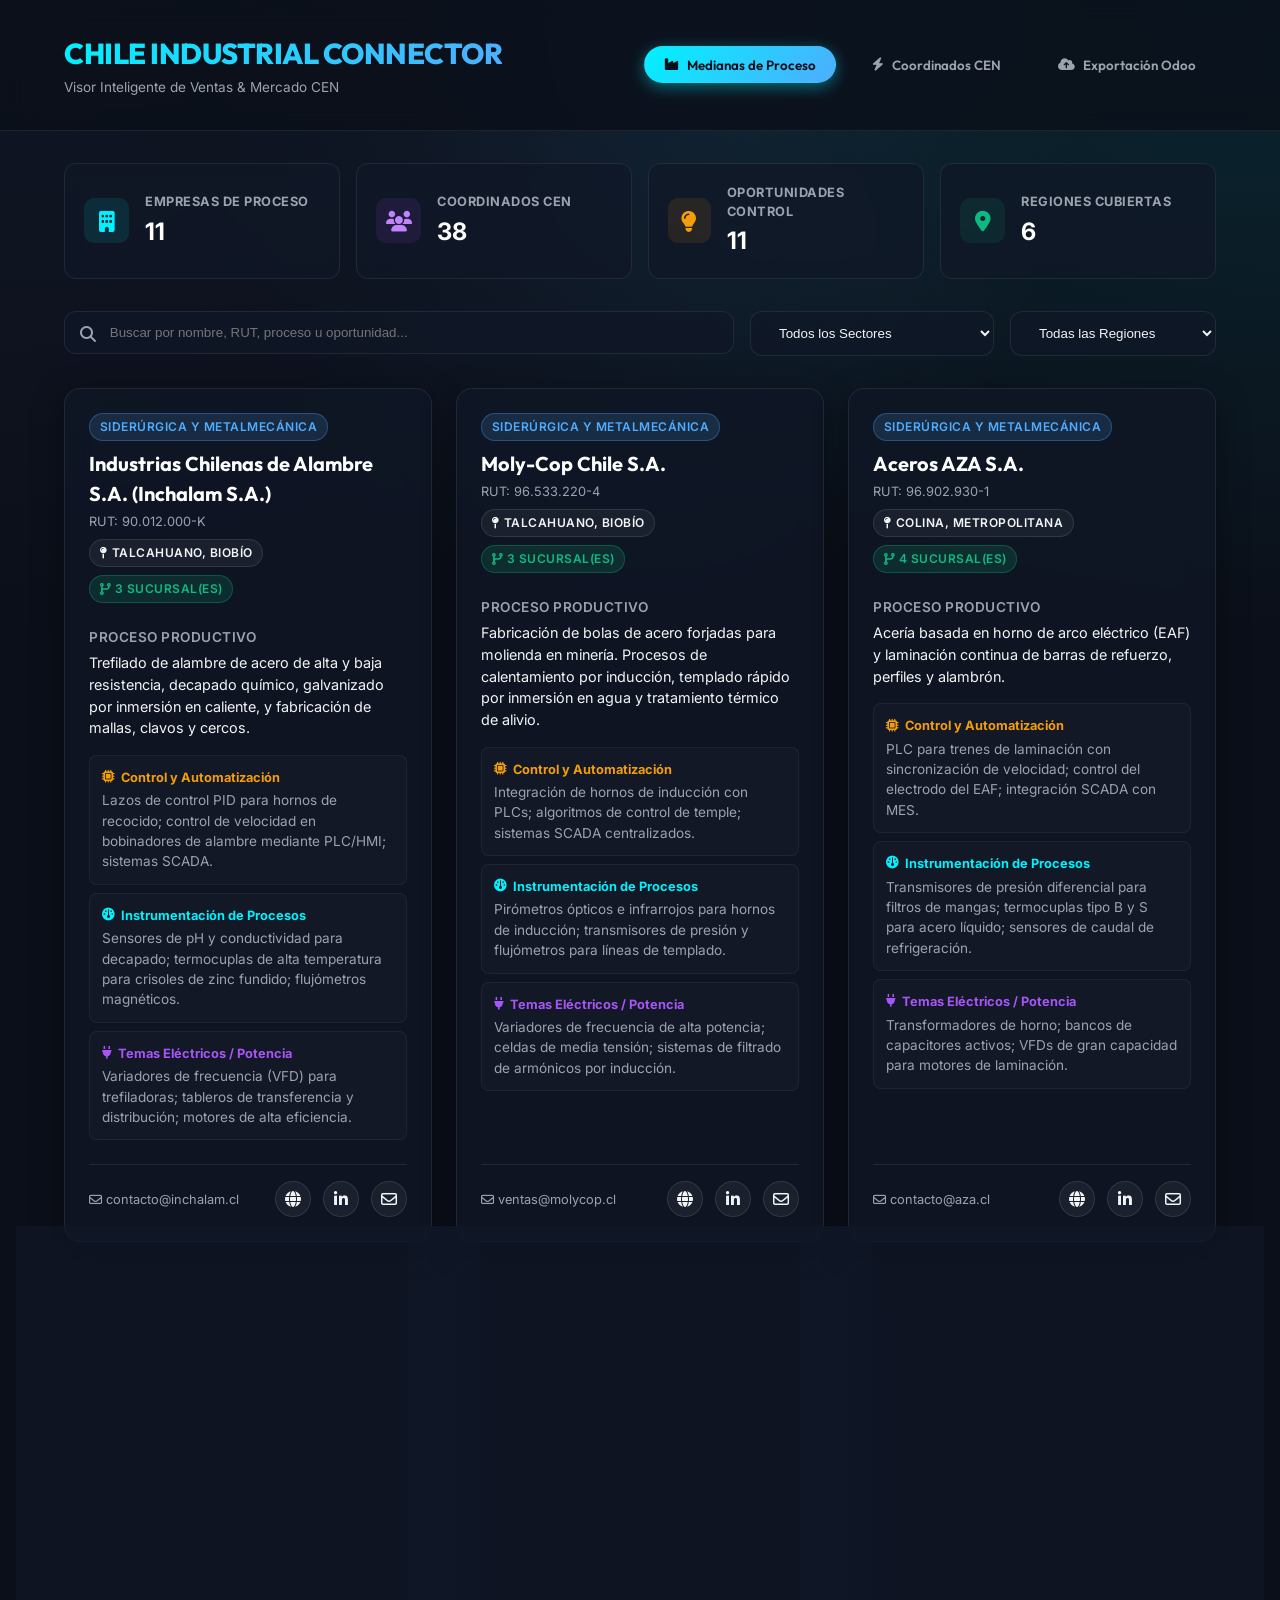
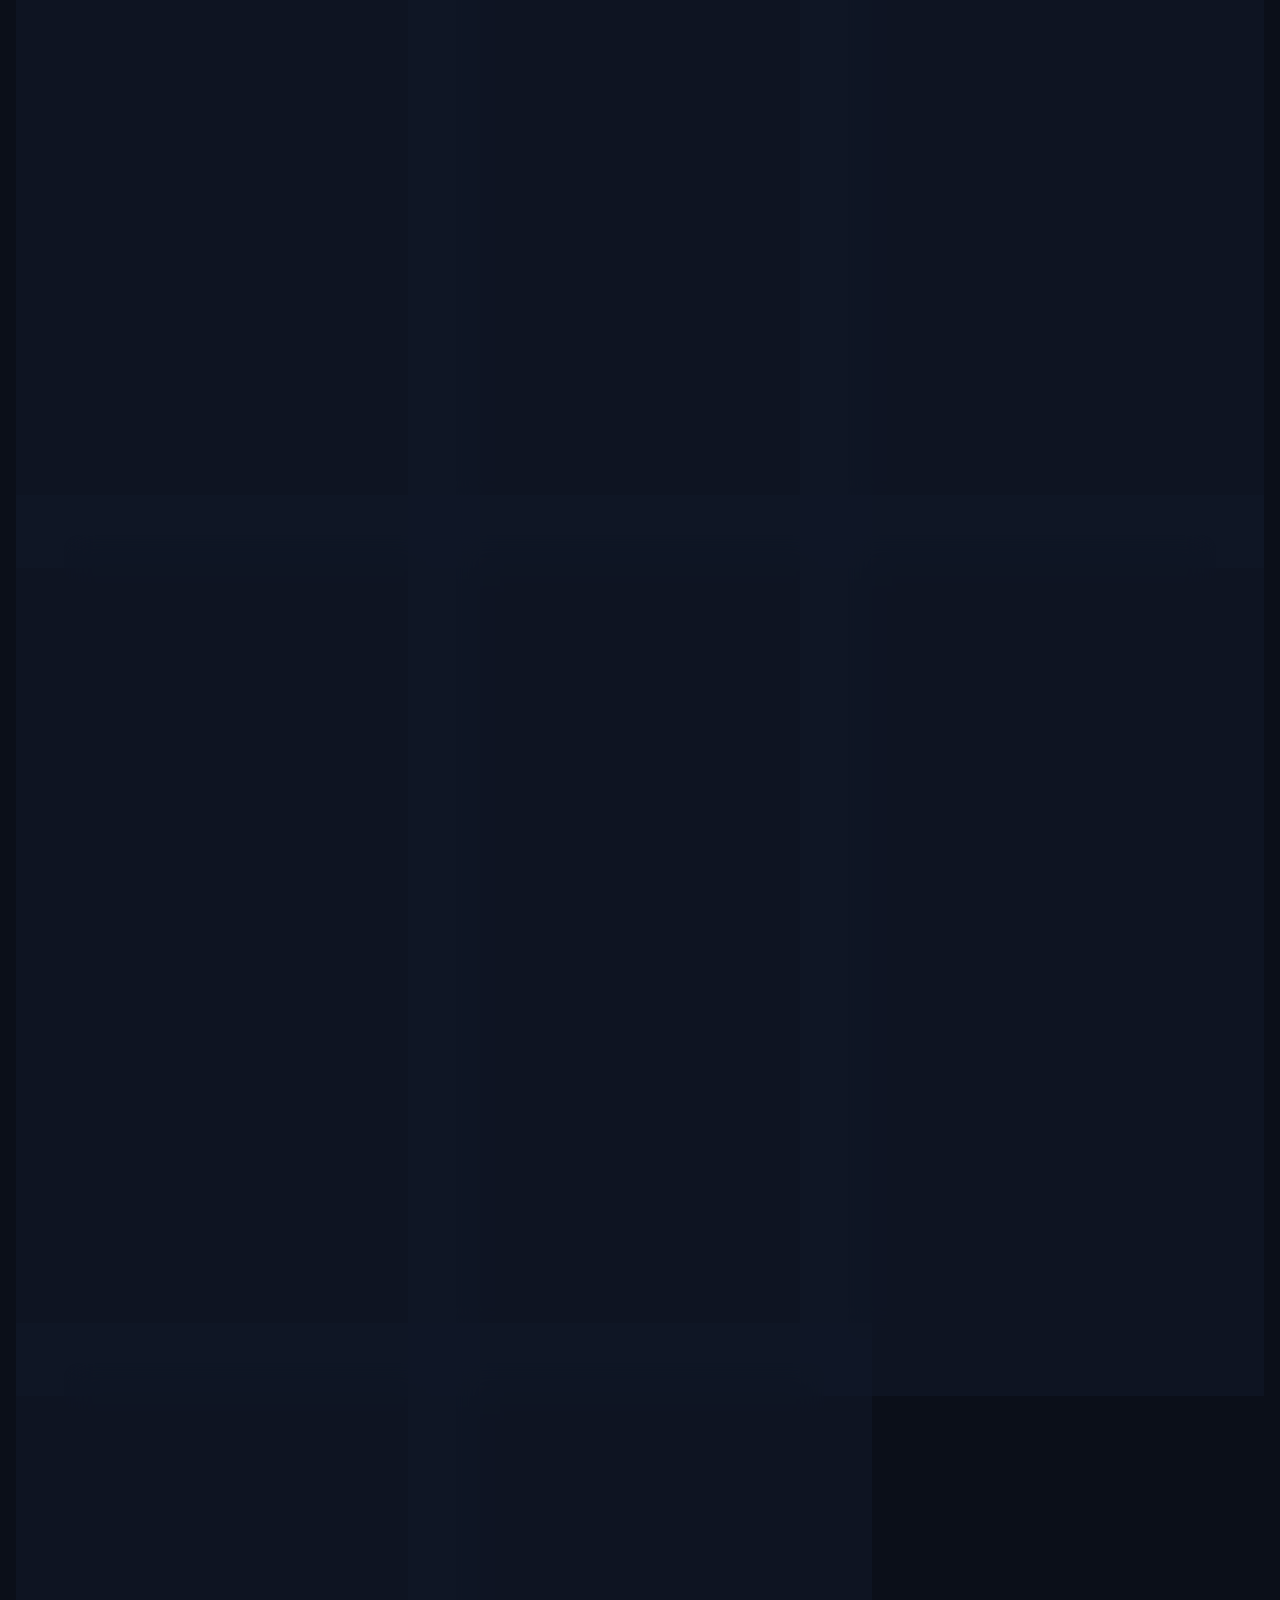
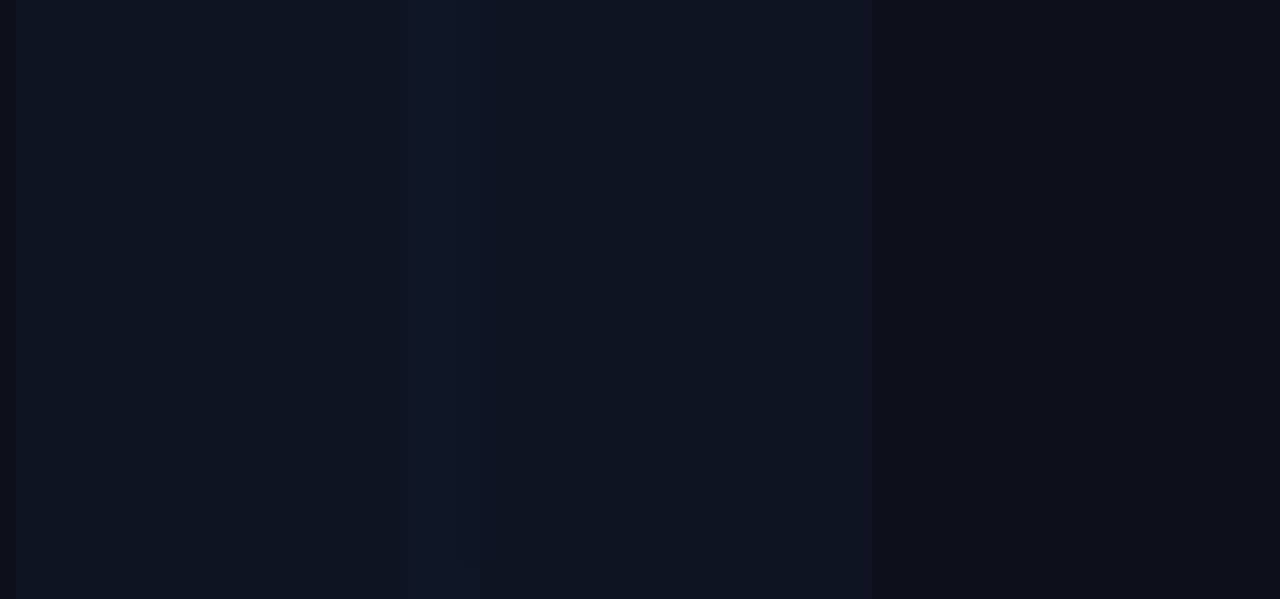
==== index.html @ 89772b0c "Initial commit" ====
<!DOCTYPE html>
<html lang="es">
<head>
    <meta charset="UTF-8">
    <meta name="viewport" content="width=device-width, initial-scale=1.0">
    <title>Industrial Market Dashboard - Chile</title>
    <!-- Google Fonts -->
    <link rel="preconnect" href="https://fonts.googleapis.com">
    <link rel="preconnect" href="https://fonts.gstatic.com" crossorigin>
    <link href="https://fonts.googleapis.com/css2?family=Inter:wght@300;400;500;600;700&family=Outfit:wght@400;600;700;800&display=swap" rel="stylesheet">
    <!-- FontAwesome for Icons -->
    <link rel="stylesheet" href="https://cdnjs.cloudflare.com/ajax/libs/font-awesome/6.4.0/css/all.min.css">
    
    <style>
        :root {
            --bg-color: #0b0f19;
            --card-bg: rgba(17, 24, 39, 0.7);
            --card-border: rgba(255, 255, 255, 0.08);
            --accent-primary: #00f2fe;
            --accent-secondary: #4facfe;
            --text-main: #f3f4f6;
            --text-muted: #9ca3af;
            --success: #10b981;
            --warning: #f59e0b;
            --danger: #ef4444;
            --shadow: 0 8px 32px 0 rgba(0, 0, 0, 0.37);
        }

        * {
            box-sizing: border-box;
            margin: 0;
            padding: 0;
        }

        body {
            font-family: 'Inter', sans-serif;
            background-color: var(--bg-color);
            background-image: 
                radial-gradient(at 0% 0%, rgba(17, 24, 39, 0.8) 0, transparent 50%),
                radial-gradient(at 50% 0%, rgba(79, 172, 254, 0.1) 0, transparent 50%),
                radial-gradient(at 100% 0%, rgba(0, 242, 254, 0.1) 0, transparent 50%);
            background-attachment: fixed;
            color: var(--text-main);
            min-height: 100vh;
            line-height: 1.5;
        }

        header {
            padding: 2rem 4rem;
            display: flex;
            justify-content: space-between;
            align-items: center;
            border-bottom: 1px solid var(--card-border);
            backdrop-filter: blur(12px);
            position: sticky;
            top: 0;
            z-index: 100;
            background: rgba(11, 15, 25, 0.8);
        }

        .logo-area h1 {
            font-family: 'Outfit', sans-serif;
            font-size: 1.8rem;
            font-weight: 800;
            background: linear-gradient(135deg, var(--accent-primary), var(--accent-secondary));
            -webkit-background-clip: text;
            -webkit-text-fill-color: transparent;
            letter-spacing: -0.5px;
        }

        .logo-area p {
            font-size: 0.85rem;
            color: var(--text-muted);
            margin-top: 2px;
        }

        .tabs {
            display: flex;
            gap: 1rem;
        }

        .tab-btn {
            background: transparent;
            border: 1px solid transparent;
            color: var(--text-muted);
            padding: 0.6rem 1.2rem;
            border-radius: 30px;
            font-weight: 600;
            cursor: pointer;
            transition: all 0.3s ease;
            font-family: 'Outfit', sans-serif;
            display: flex;
            align-items: center;
            gap: 0.5rem;
        }

        .tab-btn:hover {
            color: var(--text-main);
            border-color: rgba(255, 255, 255, 0.1);
            background: rgba(255, 255, 255, 0.03);
        }

        .tab-btn.active {
            background: linear-gradient(135deg, var(--accent-primary), var(--accent-secondary));
            color: #0b0f19;
            box-shadow: 0 4px 15px rgba(0, 242, 254, 0.4);
        }

        main {
            padding: 2rem 4rem;
            max-width: 1600px;
            margin: 0 auto;
        }

        .search-filters {
            display: flex;
            gap: 1rem;
            margin-bottom: 2rem;
            flex-wrap: wrap;
        }

        .search-box {
            flex: 1;
            min-width: 300px;
            position: relative;
        }

        .search-box i {
            position: absolute;
            left: 1rem;
            top: 50%;
            transform: translateY(-50%);
            color: var(--text-muted);
        }

        .search-box input {
            width: 100%;
            padding: 0.8rem 1rem 0.8rem 2.8rem;
            background: var(--card-bg);
            border: 1px solid var(--card-border);
            border-radius: 12px;
            color: var(--text-main);
            outline: none;
            transition: all 0.3s ease;
        }

        .search-box input:focus {
            border-color: var(--accent-primary);
            box-shadow: 0 0 10px rgba(0, 242, 254, 0.2);
        }

        .filter-select {
            padding: 0.8rem 1.5rem;
            background: var(--card-bg);
            border: 1px solid var(--card-border);
            border-radius: 12px;
            color: var(--text-main);
            outline: none;
            cursor: pointer;
            transition: all 0.3s ease;
            min-width: 180px;
        }

        .filter-select:focus {
            border-color: var(--accent-primary);
        }

        .grid-container {
            display: grid;
            grid-template-columns: repeat(auto-fill, minmax(350px, 1fr));
            gap: 1.5rem;
        }

        .card {
            background: var(--card-bg);
            border: 1px solid var(--card-border);
            border-radius: 16px;
            padding: 1.5rem;
            backdrop-filter: blur(16px);
            box-shadow: var(--shadow);
            transition: all 0.3s cubic-bezier(0.4, 0, 0.2, 1);
            position: relative;
            overflow: hidden;
            display: flex;
            flex-direction: column;
            justify-content: space-between;
        }

        .card::before {
            content: '';
            position: absolute;
            top: 0;
            left: 0;
            width: 100%;
            height: 4px;
            background: linear-gradient(90deg, var(--accent-primary), var(--accent-secondary));
            opacity: 0;
            transition: opacity 0.3s ease;
        }

        .card:hover {
            transform: translateY(-5px);
            border-color: rgba(0, 242, 254, 0.3);
            box-shadow: 0 12px 40px rgba(0, 242, 254, 0.1);
        }

        .card:hover::before {
            opacity: 1;
        }

        .card-header {
            margin-bottom: 1rem;
        }

        .card-title {
            font-family: 'Outfit', sans-serif;
            font-size: 1.25rem;
            font-weight: 700;
            margin-bottom: 0.2rem;
            color: #fff;
        }

        .card-rut {
            font-size: 0.8rem;
            color: var(--text-muted);
            margin-bottom: 0.5rem;
        }

        .badge {
            display: inline-block;
            padding: 0.25rem 0.6rem;
            border-radius: 20px;
            font-size: 0.75rem;
            font-weight: 600;
            text-transform: uppercase;
            letter-spacing: 0.5px;
            margin-bottom: 0.5rem;
        }

        .badge-sector {
            background: rgba(79, 172, 254, 0.15);
            color: var(--accent-secondary);
            border: 1px solid rgba(79, 172, 254, 0.3);
        }

        .badge-location {
            background: rgba(255, 255, 255, 0.05);
            color: var(--text-main);
            border: 1px solid rgba(255, 255, 255, 0.1);
        }

        .badge-branches {
            background: rgba(16, 185, 129, 0.15);
            color: var(--success);
            border: 1px solid rgba(16, 185, 129, 0.3);
        }

        .card-body {
            margin-bottom: 1.5rem;
            flex-grow: 1;
        }

        .process-title {
            font-size: 0.85rem;
            font-weight: 600;
            color: var(--text-muted);
            margin-bottom: 0.3rem;
            text-transform: uppercase;
            letter-spacing: 0.5px;
        }

        .process-text {
            font-size: 0.9rem;
            color: var(--text-main);
            margin-bottom: 1rem;
        }

        .opp-box {
            background: rgba(255, 255, 255, 0.02);
            border: 1px solid rgba(255, 255, 255, 0.05);
            border-radius: 8px;
            padding: 0.75rem;
            margin-bottom: 0.5rem;
        }

        .opp-title {
            font-size: 0.8rem;
            font-weight: 700;
            margin-bottom: 0.2rem;
            display: flex;
            align-items: center;
            gap: 0.4rem;
        }

        .opp-control .opp-title { color: #f59e0b; }
        .opp-inst .opp-title { color: #00f2fe; }
        .opp-elec .opp-title { color: #a855f7; }

        .opp-desc {
            font-size: 0.85rem;
            color: var(--text-muted);
        }

        .card-footer {
            display: flex;
            justify-content: space-between;
            align-items: center;
            border-top: 1px solid var(--card-border);
            padding-top: 1rem;
            margin-top: auto;
        }

        .contact-links {
            display: flex;
            gap: 0.75rem;
        }

        .contact-btn {
            background: rgba(255, 255, 255, 0.05);
            border: 1px solid rgba(255, 255, 255, 0.1);
            color: var(--text-main);
            width: 36px;
            height: 36px;
            border-radius: 50%;
            display: flex;
            justify-content: center;
            align-items: center;
            cursor: pointer;
            transition: all 0.3s ease;
            text-decoration: none;
        }

        .contact-btn:hover {
            background: linear-gradient(135deg, var(--accent-primary), var(--accent-secondary));
            color: #0b0f19;
            border-color: transparent;
            transform: scale(1.1);
        }

        .odoo-view {
            display: none;
            animation: fadeIn 0.5s ease;
        }

        .odoo-container {
            display: grid;
            grid-template-columns: 1fr 1.2fr;
            gap: 2rem;
            align-items: start;
        }

        @media (max-width: 1000px) {
            .odoo-container {
                grid-template-columns: 1fr;
            }
        }

        .odoo-card {
            background: var(--card-bg);
            border: 1px solid var(--card-border);
            border-radius: 16px;
            padding: 2rem;
            box-shadow: var(--shadow);
            backdrop-filter: blur(16px);
        }

        .odoo-card h3 {
            font-family: 'Outfit', sans-serif;
            font-size: 1.5rem;
            margin-bottom: 1rem;
            color: #fff;
            display: flex;
            align-items: center;
            gap: 0.5rem;
        }

        .odoo-card p {
            color: var(--text-muted);
            font-size: 0.95rem;
            margin-bottom: 1.5rem;
        }

        .step-list {
            list-style: none;
        }

        .step-item {
            display: flex;
            gap: 1rem;
            margin-bottom: 1.2rem;
        }

        .step-num {
            background: linear-gradient(135deg, var(--accent-primary), var(--accent-secondary));
            color: #0b0f19;
            width: 28px;
            height: 28px;
            border-radius: 50%;
            display: flex;
            justify-content: center;
            align-items: center;
            font-weight: 700;
            flex-shrink: 0;
            font-size: 0.85rem;
        }

        .step-text h4 {
            font-size: 1rem;
            margin-bottom: 0.2rem;
            color: #fff;
        }

        .step-text p {
            font-size: 0.85rem;
            color: var(--text-muted);
            margin: 0;
        }

        .code-block {
            background: #060913;
            border: 1px solid var(--card-border);
            border-radius: 12px;
            padding: 1.2rem;
            font-family: 'Courier New', Courier, monospace;
            font-size: 0.85rem;
            color: #10b981;
            overflow-x: auto;
            position: relative;
        }

        .code-block pre {
            margin: 0;
        }

        .copy-btn {
            position: absolute;
            top: 0.8rem;
            right: 0.8rem;
            background: rgba(255, 255, 255, 0.05);
            border: 1px solid rgba(255, 255, 255, 0.1);
            color: var(--text-muted);
            padding: 0.4rem 0.8rem;
            border-radius: 6px;
            cursor: pointer;
            font-size: 0.75rem;
            transition: all 0.3s ease;
        }

        .copy-btn:hover {
            color: var(--text-main);
            background: rgba(255, 255, 255, 0.1);
        }

        .mapping-table {
            width: 100%;
            border-collapse: collapse;
            margin-top: 1rem;
            font-size: 0.85rem;
        }

        .mapping-table th, .mapping-table td {
            padding: 0.75rem;
            text-align: left;
            border-bottom: 1px solid var(--card-border);
        }

        .mapping-table th {
            color: var(--accent-primary);
            font-weight: 600;
        }

        .mapping-table td {
            color: var(--text-main);
        }

        .cen-view {
            display: none;
            animation: fadeIn 0.5s ease;
        }

        @keyframes fadeIn {
            from { opacity: 0; transform: translateY(10px); }
            to { opacity: 1; transform: translateY(0); }
        }

        .cen-table-container {
            background: var(--card-bg);
            border: 1px solid var(--card-border);
            border-radius: 16px;
            overflow: hidden;
            box-shadow: var(--shadow);
            backdrop-filter: blur(16px);
        }

        .cen-table {
            width: 100%;
            border-collapse: collapse;
        }

        .cen-table th, .cen-table td {
            padding: 1rem 1.5rem;
            text-align: left;
            border-bottom: 1px solid var(--card-border);
        }

        .cen-table th {
            background: rgba(255, 255, 255, 0.02);
            color: var(--accent-primary);
            font-family: 'Outfit', sans-serif;
            font-weight: 600;
        }

        .cen-table tr:hover {
            background: rgba(255, 255, 255, 0.01);
        }

        .cen-table td {
            font-size: 0.9rem;
        }

        .badge-cen {
            font-size: 0.7rem;
            padding: 0.2rem 0.5rem;
            border-radius: 4px;
            font-weight: 700;
            text-transform: uppercase;
        }

        .badge-gen { background: rgba(239, 68, 68, 0.15); color: var(--danger); border: 1px solid rgba(239, 68, 68, 0.3); }
        .badge-trans { background: rgba(168, 85, 247, 0.15); color: #c084fc; border: 1px solid rgba(168, 85, 247, 0.3); }
        .badge-dist { background: rgba(245, 158, 11, 0.15); color: var(--warning); border: 1px solid rgba(245, 158, 11, 0.3); }
        .badge-free { background: rgba(16, 185, 129, 0.15); color: var(--success); border: 1px solid rgba(16, 185, 129, 0.3); }

        .stat-banner {
            display: grid;
            grid-template-columns: repeat(auto-fit, minmax(200px, 1fr));
            gap: 1rem;
            margin-bottom: 2rem;
        }

        .stat-card {
            background: var(--card-bg);
            border: 1px solid var(--card-border);
            border-radius: 12px;
            padding: 1.2rem;
            display: flex;
            align-items: center;
            gap: 1rem;
            backdrop-filter: blur(8px);
        }

        .stat-icon {
            width: 45px;
            height: 45px;
            border-radius: 10px;
            background: rgba(0, 242, 254, 0.1);
            color: var(--accent-primary);
            display: flex;
            justify-content: center;
            align-items: center;
            font-size: 1.3rem;
        }

        .stat-info h5 {
            font-size: 0.8rem;
            color: var(--text-muted);
            text-transform: uppercase;
            letter-spacing: 0.5px;
        }

        .stat-info h3 {
            font-size: 1.5rem;
            font-weight: 700;
            color: #fff;
            margin-top: 2px;
        }
    </style>
</head>
<body>

    <header>
        <div class="logo-area">
            <h1>CHILE INDUSTRIAL CONNECTOR</h1>
            <p>Visor Inteligente de Ventas & Mercado CEN</p>
        </div>
        <div class="tabs">
            <button class="tab-btn active" onclick="switchTab('proceso')"><i class="fa-solid fa-industry"></i> Medianas de Proceso</button>
            <button class="tab-btn" onclick="switchTab('cen')"><i class="fa-solid fa-bolt"></i> Coordinados CEN</button>
            <button class="tab-btn" onclick="switchTab('odoo')"><i class="fa-solid fa-cloud-arrow-up"></i> Exportación Odoo</button>
        </div>
    </header>

    <main>
        <!-- STATS BANNER -->
        <div class="stat-banner" id="stats-banner">
            <div class="stat-card">
                <div class="stat-icon"><i class="fa-solid fa-building"></i></div>
                <div class="stat-info">
                    <h5>Empresas de Proceso</h5>
                    <h3 id="stat-proceso-count">11</h3>
                </div>
            </div>
            <div class="stat-card">
                <div class="stat-icon" style="color: #c084fc; background: rgba(168, 85, 247, 0.1);"><i class="fa-solid fa-users"></i></div>
                <div class="stat-info">
                    <h5>Coordinados CEN</h5>
                    <h3 id="stat-cen-count">38</h3>
                </div>
            </div>
            <div class="stat-card">
                <div class="stat-icon" style="color: #f59e0b; background: rgba(245, 158, 11, 0.1);"><i class="fa-solid fa-lightbulb"></i></div>
                <div class="stat-info">
                    <h5>Oportunidades Control</h5>
                    <h3 id="stat-control-count">11</h3>
                </div>
            </div>
            <div class="stat-card">
                <div class="stat-icon" style="color: #10b981; background: rgba(16, 185, 129, 0.1);"><i class="fa-solid fa-location-dot"></i></div>
                <div class="stat-info">
                    <h5>Regiones Cubiertas</h5>
                    <h3 id="stat-regions-count">6</h3>
                </div>
            </div>
        </div>

        <!-- PROCESS COMPANIES VIEW -->
        <div id="proceso-view" class="active-view">
            <div class="search-filters">
                <div class="search-box">
                    <i class="fa-solid fa-magnifying-glass"></i>
                    <input type="text" id="search-proceso" placeholder="Buscar por nombre, RUT, proceso u oportunidad..." onkeyup="filterProceso()">
                </div>
                <select id="filter-sector" class="filter-select" onchange="filterProceso()">
                    <option value="">Todos los Sectores</option>
                    <option value="Siderúrgica y Metalmecánica">Siderúrgica & Metalmecánica</option>
                    <option value="Cemento, Cal y Materiales">Cemento & Cal</option>
                    <option value="Alimentos y Bebidas">Alimentos & Bebidas</option>
                    <option value="Química, Petroquímica y Gases">Química & Gases</option>
                    <option value="Celulosa, Papel y Vidrio">Celulosa, Papel & Vidrio</option>
                </select>
                <select id="filter-region" class="filter-select" onchange="filterProceso()">
                    <option value="">Todas las Regiones</option>
                    <option value="Biobío">Región del Biobío</option>
                    <option value="Metropolitana">Región Metropolitana</option>
                    <option value="Valparaíso">Región de Valparaíso</option>
                    <option value="Antofagasta">Región de Antofagasta</option>
                    <option value="Maule">Región del Maule</option>
                    <option value="Los Ríos">Región de Los Ríos</option>
                </select>
            </div>

            <div class="grid-container" id="proceso-grid">
                <!-- Javascript will populate this -->
            </div>
        </div>

        <!-- CEN COORDINATED VIEW -->
        <div id="cen-view" class="cen-view">
            <div class="search-filters">
                <div class="search-box">
                    <i class="fa-solid fa-magnifying-glass"></i>
                    <input type="text" id="search-cen" placeholder="Buscar coordinado por Razón Social, RUT o Sigla..." onkeyup="filterCen()">
                </div>
                <select id="filter-cen-cat" class="filter-select" onchange="filterCen()">
                    <option value="">Todas las Categorías</option>
                    <option value="Generación">Generadoras</option>
                    <option value="Transmisión">Transmisoras</option>
                    <option value="Distribución">Distribuidoras</option>
                    <option value="Cliente Libre">Clientes Libres</option>
                </select>
            </div>

            <div class="cen-table-container">
                <table class="cen-table">
                    <thead>
                        <tr>
                            <th>Categoría CEN</th>
                            <th>Razón Social</th>
                            <th>Sigla</th>
                            <th>RUT</th>
                            <th>Oportunidad Comercial Principal</th>
                        </tr>
                    </thead>
                    <tbody id="cen-table-body">
                        <!-- Javascript will populate this -->
                    </tbody>
                </table>
            </div>
        </div>

        <!-- ODOO INTEGRATION GUIDE -->
        <div id="odoo-view" class="odoo-view">
            <div class="odoo-container">
                <!-- Left panel: Guide -->
                <div class="odoo-card">
                    <h3><i class="fa-solid fa-rocket" style="color: var(--accent-primary);"></i> Importación a Odoo ERP</h3>
                    <p>La base de datos en formato CSV que hemos construido está lista para importarse en el módulo de <strong>CRM</strong> o <strong>Contactos</strong> de Odoo. Aquí tienes la guía paso a paso y la correspondencia de campos recomendada:</p>
                    
                    <div class="step-list">
                        <div class="step-item">
                            <div class="step-num">1</div>
                            <div class="step-text">
                                <h4>Descarga el archivo CSV</h4>
                                <p>Utiliza el archivo <code>base_empresas_procesos_chile.csv</code> generado en la carpeta.</p>
                            </div>
                        </div>
                        <div class="step-item">
                            <div class="step-num">2</div>
                            <div class="step-text">
                                <h4>Ir a Odoo CRM</h4>
                                <p>Entra a Odoo > CRM o Contactos, haz clic en <strong>Favoritos</strong> > <strong>Importar registros</strong>.</p>
                            </div>
                        </div>
                        <div class="step-item">
                            <div class="step-num">3</div>
                            <div class="step-text">
                                <h4>Subir y mapear campos</h4>
                                <p>Sube el archivo y mapea las columnas. Para evitar crear campos personalizados en Odoo, te sugerimos mapear el contenido técnico al campo <strong>Descripción (Notas internas)</strong>, o crear campos personalizados tipo texto.</p>
                            </div>
                        </div>
                    </div>

                    <table class="mapping-table">
                        <thead>
                            <tr>
                                <th>Columna CSV</th>
                                <th>Campo Sugerido en Odoo</th>
                                <th>Tipo de Campo</th>
                            </tr>
                        </thead>
                        <tbody>
                            <tr>
                                <td>Empresa</td>
                                <td>Compañía / Nombre (name)</td>
                                <td>Estándar</td>
                            </tr>
                            <tr>
                                <td>RUT</td>
                                <td>RUT (vat)</td>
                                <td>Estándar</td>
                            </tr>
                            <tr>
                                <td>Pagina_Web</td>
                                <td>Sitio Web (website)</td>
                                <td>Estándar</td>
                            </tr>
                            <tr>
                                <td>Email</td>
                                <td>Correo Electrónico (email)</td>
                                <td>Estándar</td>
                            </tr>
                            <tr>
                                <td>Sector</td>
                                <td>Categoría / Etiquetas (x_sector)</td>
                                <td>Etiqueta o Texto</td>
                            </tr>
                            <tr>
                                <td>Proceso_Critico, Oportunidad_...</td>
                                <td>Descripción / Notas (description)</td>
                                <td>Texto Multilínea</td>
                            </tr>
                        </tbody>
                    </table>
                </div>

                <!-- Right panel: Automated Script -->
                <div class="odoo-card">
                    <h3><i class="fa-brands fa-python" style="color: #10b981;"></i> Script Automatizado de Sincronización</h3>
                    <p>Si deseas automatizar la subida de estos prospectos directamente a Odoo mediante su API XML-RPC oficial sin pasar por la interfaz web, ejecuta este script en Python. Creará un lead en el CRM para cada empresa:</p>
                    
                    <div class="code-block">
                        <button class="copy-btn" onclick="copyCode()"><i class="fa-regular fa-copy"></i> Copiar Código</button>
                        <pre id="python-code">
import csv
import xmlrpc.client

# ---- CONFIGURACIÓN ODOO ----
ODOO_URL = "https://tu-base-odoo.odoo.com"
ODOO_DB = "nombre_base_datos"
USERNAME = "tu_usuario@email.com"
API_KEY = "tu_token_o_password"

# 1. Conexión y Autenticación con Odoo API
print("Conectando a Odoo...")
common = xmlrpc.client.ServerProxy(f"{ODOO_URL}/xmlrpc/2/common")
uid = common.authenticate(ODOO_DB, USERNAME, API_KEY, {})
if not uid:
    print("Error de autenticación. Verifica tus credenciales.")
    exit()
print(f"Autenticado con éxito. UID: {uid}")

models = xmlrpc.client.ServerProxy(f"{ODOO_URL}/xmlrpc/2/object")

# 2. Leer base de datos CSV de empresas
with open('base_empresas_procesos_chile.csv', mode='r', encoding='utf-8') as f:
    reader = csv.DictReader(f)
    for row in reader:
        # Generar descripción rica para el lead
        desc = (
            f"RUT: {row['RUT']}\n"
            f"Sector: {row['Sector']}\n"
            f"Región/Comuna: {row['Region']}, {row['Comuna']}\n"
            f"Proceso Crítico: {row['Proceso_Critico']}\n\n"
            f"OPORTUNIDADES DE VENTA:\n"
            f"- CONTROL: {row['Oportunidad_Control']}\n"
            f"- INSTRUMENTACIÓN: {row['Oportunidad_Instrumentacion']}\n"
            f"- ELÉCTRICA: {row['Oportunidad_Electrica']}\n\n"
            f"Contacto: {row['Email']} | LinkedIn: {row['LinkedIn']}\n"
            f"Sucursales físicas: {row['Sucursales']}"
        )
        
        # Crear Lead en CRM de Odoo
        lead_data = {
            'name': f"Prospección SUPCON: {row['Empresa']}",
            'partner_name': row['Empresa'],
            'email_from': row['Email'],
            'website': row['Pagina_Web'],
            'description': desc,
            'type': 'lead'
        }
        
        lead_id = models.execute_kw(
            ODOO_DB, uid, API_KEY, 
            'crm.lead', 'create', [lead_data]
        )
        print(f"Lead creado exitosamente para {row['Empresa']} (ID: {lead_id})")

print("Sincronización finalizada exitosamente.")
                        </pre>
                    </div>
                </div>
            </div>
        </div>
    </main>

    <script>
        // DATA OBJECTS
        const empresasProcesos = [
            {
                id: 1,
                nombre: "Industrias Chilenas de Alambre S.A. (Inchalam S.A.)",
                rut: "90.012.000-K",
                sector: "Siderúrgica y Metalmecánica",
                region: "Biobío",
                comuna: "Talcahuano",
                sucursales: 3,
                proceso: "Trefilado de alambre de acero de alta y baja resistencia, decapado químico, galvanizado por inmersión en caliente, y fabricación de mallas, clavos y cercos.",
                oppControl: "Lazos de control PID para hornos de recocido; control de velocidad en bobinadores de alambre mediante PLC/HMI; sistemas SCADA.",
                oppInst: "Sensores de pH y conductividad para decapado; termocuplas de alta temperatura para crisoles de zinc fundido; flujómetros magnéticos.",
                oppElec: "Variadores de frecuencia (VFD) para trefiladoras; tableros de transferencia y distribución; motores de alta eficiencia.",
                web: "https://www.inchalam.cl",
                linkedin: "https://www.linkedin.com/company/inchalam/",
                email: "contacto@inchalam.cl"
            },
            {
                id: 2,
                nombre: "Moly-Cop Chile S.A.",
                rut: "96.533.220-4",
                sector: "Siderúrgica y Metalmecánica",
                region: "Biobío",
                comuna: "Talcahuano",
                sucursales: 3,
                proceso: "Fabricación de bolas de acero forjadas para molienda en minería. Procesos de calentamiento por inducción, templado rápido por inmersión en agua y tratamiento térmico de alivio.",
                oppControl: "Integración de hornos de inducción con PLCs; algoritmos de control de temple; sistemas SCADA centralizados.",
                oppInst: "Pirómetros ópticos e infrarrojos para hornos de inducción; transmisores de presión y flujómetros para líneas de templado.",
                oppElec: "Variadores de frecuencia de alta potencia; celdas de media tensión; sistemas de filtrado de armónicos por inducción.",
                web: "https://www.molycop.cl",
                linkedin: "https://www.linkedin.com/company/molycop-chile/",
                email: "ventas@molycop.cl"
            },
            {
                id: 3,
                nombre: "Aceros AZA S.A.",
                rut: "96.902.930-1",
                sector: "Siderúrgica y Metalmecánica",
                region: "Metropolitana",
                comuna: "Colina",
                sucursales: 4,
                proceso: "Acería basada en horno de arco eléctrico (EAF) y laminación continua de barras de refuerzo, perfiles y alambrón.",
                oppControl: "PLC para trenes de laminación con sincronización de velocidad; control del electrodo del EAF; integración SCADA con MES.",
                oppInst: "Transmisores de presión diferencial para filtros de mangas; termocuplas tipo B y S para acero líquido; sensores de caudal de refrigeración.",
                oppElec: "Transformadores de horno; bancos de capacitores activos; VFDs de gran capacidad para motores de laminación.",
                web: "https://www.aza.cl",
                linkedin: "https://www.linkedin.com/company/aceros-aza-s-a-/",
                email: "contacto@aza.cl"
            },
            {
                id: 4,
                nombre: "Cementos Bío Bío S.A. (Cbb)",
                rut: "90.065.000-9",
                sector: "Cemento, Cal y Materiales",
                region: "Biobío",
                comuna: "Talcahuano",
                sucursales: 20,
                proceso: "Calcinación en hornos rotatorios horizontales a 1.450°C para la producción de clínker y hornos verticales para cal hidratada. Molienda final y ensacado.",
                oppControl: "DCS para la dosificación y control de la combustión del horno; control multivariable de molinos de bolas; arquitecturas SCADA remotas.",
                oppInst: "Medidores de nivel tipo radar para silos de clinker; pirómetros e inclinómetros para hornos; analizadores de gases en chimeneas (CO, O2, NO).",
                oppElec: "Arrancadores suaves y VFDs para ventiladores de tiro inducido; celdas de media tensión; motores síncronos de alta potencia.",
                web: "https://www.cbb.cl",
                linkedin: "https://www.linkedin.com/company/cementos-bio-bio/",
                email: "contacto@cbb.cl"
            },
            {
                id: 5,
                nombre: "Cemento Melón S.A.",
                rut: "90.082.000-1",
                sector: "Cemento, Cal y Materiales",
                region: "Valparaíso",
                comuna: "La Calera",
                sucursales: 30,
                proceso: "Molienda y mezcla de clínker, yeso y puzolana. Producción de morteros listos para usar y hormigón premezclado.",
                oppControl: "Migración de PLCs legacy; modernización de terminales de pesaje automáticos integrados con sistemas ERP; SCADA de ensacadoras.",
                oppInst: "Balanzas integradoras y pesómetros de cinta; sensores de vibración para rodamientos de molino; celdas de carga en silos.",
                oppElec: "Tableros de distribución de fuerza y alumbrado; variadores de frecuencia para dosificadores de balanza.",
                web: "https://www.melon.cl",
                linkedin: "https://www.linkedin.com/company/melon-sa/",
                email: "contacto@melon.cl"
            },
            {
                id: 6,
                nombre: "Sugal Chile S.A.",
                rut: "96.953.940-7",
                sector: "Alimentos y Bebidas",
                region: "Maule",
                comuna: "Talca",
                sucursales: 2,
                proceso: "Concentración térmica en evaporadores multietapa de vacío, pasteurización flash y envasado aséptico de pulpa de tomate y frutas.",
                oppControl: "Lazos de control PID críticos para temperatura de pasteurización; control de nivel analógico en evaporadores; automatización de CIP.",
                oppInst: "Flujómetros electromagnéticos sanitarios; transmisores de presión diferencial de vacío; sensores de temperatura sanitarios de inserción rápida.",
                oppElec: "Motores eléctricos con protección IP69K; VFDs para bombas de pulpa; canalizaciones herméticas de acero inoxidable.",
                web: "https://www.sugal-group.com",
                linkedin: "https://www.linkedin.com/company/sugal-chile/",
                email: "contacto@sugal-group.com"
            },
            {
                id: 7,
                nombre: "Lechera Colun",
                rut: "82.520.100-3",
                sector: "Alimentos y Bebidas",
                region: "Los Ríos",
                comuna: "La Unión",
                sucursales: 13,
                proceso: "Pasteurización de leche, evaporación para producción de leche en polvo, elaboración de quesos y yogurt, envasado UHT automatizado.",
                oppControl: "Sistemas DCS y PLCs redundantes para salas de leche; software de recetas Batch (S88); control de humedad en secadores spray.",
                oppInst: "Conductivímetros sanitarios para retorno de CIP; medidores de flujo Coriolis para grasa láctea; sensores de nivel en silos.",
                oppElec: "Variadores de frecuencia para bombas sanitarias; CCMs inteligentes (Centros de Control de Motores); redes Profinet/EthernetIP.",
                web: "https://www.colun.cl",
                linkedin: "https://www.linkedin.com/company/colun/",
                email: "contacto@colun.cl"
            },
            {
                id: 8,
                nombre: "Enaex S.A. (Prillex)",
                rut: "90.076.000-9",
                sector: "Química, Petroquímica y Gases",
                region: "Antofagasta",
                comuna: "Mejillones",
                sucursales: 7,
                proceso: "Síntesis química de ácido nítrico mediante combustión catalítica de amoniaco, neutralización para producir nitrato de amonio líquido y perlado.",
                oppControl: "Sistemas Instrumentados de Seguridad (SIS) certificados SIL3 (redundancia TMR); DCS continuos para reactores químicos.",
                oppInst: "Transmisores de temperatura y presión con certificación intrínsecamente segura (Ex i) y antideflagrante (Ex d); detectores de fuga.",
                oppElec: "Sistemas UPS industriales redundantes; tableros eléctricos bajo normas de áreas peligrosas; bandejas porta-cables anticorrosión.",
                web: "https://www.enaex.com",
                linkedin: "https://www.linkedin.com/company/enaex/",
                email: "contacto@enaex.com"
            },
            {
                id: 9,
                nombre: "Oxiquim S.A.",
                rut: "90.280.000-8",
                sector: "Química, Petroquímica y Gases",
                region: "Biobío",
                comuna: "Coronel",
                sucursales: 5,
                proceso: "Fabricación de resinas de formaldehído, urea y fenol en reactores Batch encamisados. Terminales de almacenamiento criogénico de gas y bombeo a presión.",
                oppControl: "SIS (Fuego y Gas) para terminales de almacenamiento; SCADA HMI con pantallas de seguridad integradas; automatización de reactores.",
                oppInst: "Sensores de temperatura multipunto en reactores; medidores de nivel tipo radar para estanques inflamables; instrumentación SIL2.",
                oppElec: "Motores A Prueba de Explosión (XP); barreras de aislamiento intrínseco; tableros neumáticos y de control.",
                web: "https://www.oxiquim.com",
                linkedin: "https://www.linkedin.com/company/oxiquim-s.a./",
                email: "contacto@oxiquim.com"
            },
            {
                id: 10,
                nombre: "Papeles Bío Bío S.A.",
                rut: "76.012.390-3",
                sector: "Celulosa, Papel y Vidrio",
                region: "Biobío",
                comuna: "San Pedro de la Paz",
                sucursales: 1,
                proceso: "Producción de papel periódico a partir de pulpa termomecánica (TMP). Refinación de madera, blanqueamiento, formación en máquina y secado continuo.",
                oppControl: "DCS para el control del refino mecánico; control de lazo cerrado para la humedad y peso base en la máquina de papel (QCS).",
                oppInst: "Transmisores de consistencia de pulpa; transmisores de presión diferencial para líneas de vapor; sensores de pH y redox.",
                oppElec: "Motores de media tensión para refinadores de astillas (hasta 10 MW); variadores de frecuencia multieje para alineación de rodillos.",
                web: "https://www.papelesbiobio.cl",
                linkedin: "https://www.linkedin.com/company/papeles-bio-bio/",
                email: "contacto@papelesbiobio.cl"
            },
            {
                id: 11,
                nombre: "Vidrios Lirquén S.A.",
                rut: "90.340.000-3",
                sector: "Celulosa, Papel y Vidrio",
                region: "Biobío",
                comuna: "Penco",
                sucursales: 2,
                proceso: "Fabricación de vidrio plano mediante proceso Float. Fusión de arena y óxidos en horno regenerativo a 1.600°C, enfriamiento lento y corte robotizado.",
                oppControl: "DCS continuo para control de combustión de horno Float; lazos cerrados de presión y tiro; automatización PLC en líneas de corte.",
                oppInst: "Termocuplas de platino de alta resistencia; termómetros infrarrojos de banda estrecha; caudalímetros Coriolis para gas combustible.",
                oppElec: "VFDs para ventiladores de combustión y enfriamiento; transformadores de distribución para calentamiento eléctrico del estaño; UPS de potencia.",
                web: "https://www.vidrioslirquen.cl",
                linkedin: "https://www.linkedin.com/company/vidrios-lirquen-sa/",
                email: "contacto@vidrioslirquen.cl"
            }
        ];

        const empresasCen = [
            { categoria: "Generación", razonSocial: "Enel Generación Chile S.A.", sigla: "ENELGEN", rut: "96.505.510-3", opp: "Modernización de DCS Hidro/Térmico y PPC Solar" },
            { categoria: "Generación", razonSocial: "Colbún S.A.", sigla: "COLBUN", rut: "90.062.000-2", opp: "Controladores de Planta (PPC), BESS EMS, DCS Hidro" },
            { categoria: "Generación", razonSocial: "AES Andes S.A.", sigla: "AESANDES", rut: "96.824.000-9", opp: "Sistemas BESS EMS de gran escala, DCS Térmico" },
            { categoria: "Generación", razonSocial: "Engie Energía Chile S.A.", sigla: "ENGIE", rut: "90.160.000-5", opp: "BESS EMS y modernización de control de turbinas" },
            { categoria: "Generación", razonSocial: "Prime Energía SpA", sigla: "PRIME", rut: "76.438.490-6", opp: "RTUs y SAS para centrales de respaldo distribuidas" },
            { categoria: "Generación", razonSocial: "Guacolda Energía S.A.", sigla: "GUACOLDA", rut: "96.671.040-7", opp: "DCS Térmico de calderas de carbón en Huasco" },
            { categoria: "Generación", razonSocial: "Pacific Hydro Chile S.A.", sigla: "PACHYDRO", rut: "96.963.090-0", opp: "DCS e integraciones de centrales de pasada" },
            { categoria: "Generación", razonSocial: "Statkraft Chile S.A.", sigla: "STATKRAFT", rut: "76.027.653-K", opp: "Controladores y SAS en centrales hidro/eólicas" },
            { categoria: "Generación", razonSocial: "Acciona Energía Chile S.A.", sigla: "ACCIONA", rut: "96.790.660-7", opp: "Sistemas PPC y supervisión SCADA solar/eólica" },
            { categoria: "Transmisión", razonSocial: "Transelec S.A.", sigla: "TRANSELEC", rut: "96.815.190-1", opp: "Automatización de Subestaciones (SAS), RTUs IEC 61850" },
            { categoria: "Transmisión", razonSocial: "ISA Interchile S.A.", sigla: "INTERCHILE", rut: "76.241.970-2", opp: "Pasarelas de comunicación, RTUs y SCADA de transmisión" },
            { categoria: "Transmisión", razonSocial: "Celeo Redes Chile SpA", sigla: "CELEO", rut: "76.082.910-K", opp: "SAS, RTUs y servicios de integración eléctrica" },
            { categoria: "Transmisión", razonSocial: "CGE Transmisión S.A.", sigla: "CGETRANS", rut: "76.541.910-K", opp: "Equipamiento eléctrico de subestación, RTUs zonales" },
            { categoria: "Transmisión", razonSocial: "Enel Transmisión Chile S.A.", sigla: "ENELTRANS", rut: "96.806.990-3", opp: "Celdas de MT, reconectadores, pasarelas de comunicación" },
            { categoria: "Distribución", razonSocial: "CGE S.A.", sigla: "CGE", rut: "76.411.321-K", opp: "SCADA de distribución, reconectadores remotos" },
            { categoria: "Distribución", razonSocial: "Enel Distribución Chile S.A.", sigla: "ENELDIST", rut: "96.807.000-6", opp: "Medidores inteligentes, tableros de distribución" },
            { categoria: "Distribución", razonSocial: "Chilquinta Distribución S.A.", sigla: "CHILQUINTA", rut: "96.813.520-5", opp: "Sistemas SCADA de distribución, RTUs de subestación" },
            { categoria: "Distribución", razonSocial: "Saesa", sigla: "SAESA", rut: "90.067.000-K", opp: "Integración eléctrica rural, sistemas SCADA" },
            { categoria: "Cliente Libre", razonSocial: "Industrias Chilenas de Alambre S.A.", sigla: "INCHALAM", rut: "90.012.000-K", opp: "Control de trefilas, instrumentación química, VFDs" },
            { categoria: "Cliente Libre", razonSocial: "Moly-Cop Chile S.A.", sigla: "MOLYCOP", rut: "96.533.220-4", opp: "Pirómetros hornos inducción, control de temple, VFDs" },
            { categoria: "Cliente Libre", razonSocial: "Aceros AZA S.A.", sigla: "AZA", rut: "96.902.930-1", opp: "Control de hornos de arco (EAF), tren de laminación" },
            { categoria: "Cliente Libre", razonSocial: "Cementos Bío Bío S.A.", sigla: "CBB", rut: "90.065.000-9", opp: "Radares de nivel en silos, DCS de horno rotatorio" },
            { categoria: "Cliente Libre", razonSocial: "Cemento Melón S.A.", sigla: "MELON", rut: "90.082.000-1", opp: "Pesómetros de cinta, lazos de control de dosificación" },
            { categoria: "Cliente Libre", razonSocial: "Cemento Polpaico S.A.", sigla: "POLPAICO", rut: "90.090.000-5", opp: "Analizadores de combustión de horno, control de molinos" },
            { categoria: "Cliente Libre", razonSocial: "Celulosa Arauco y Constitución S.A.", sigla: "ARAUCO", rut: "93.450.000-3", opp: "DCS continuo, caldera de recuperación, SAS subestaciones" },
            { categoria: "Cliente Libre", razonSocial: "CMPC Celulosa S.A.", sigla: "CMPC", rut: "90.158.000-8", opp: "Control de procesos en digestor, turbogenerador, QCS" },
            { categoria: "Cliente Libre", razonSocial: "Sugal Chile S.A.", sigla: "SUGAL", rut: "96.953.940-7", opp: "Flujómetros sanitarios, control PID pasteurizadores" },
            { categoria: "Cliente Libre", razonSocial: "Soprole S.A.", sigla: "SOPROLE", rut: "90.170.000-1", opp: "Control Batch (S88), conductivímetros sanitarios, CIP" },
            { categoria: "Cliente Libre", razonSocial: "Nestlé Chile S.A.", sigla: "NESTLE", rut: "90.021.000-9", opp: "DCS evaporador, instrumentación higiénica, SCADA" },
            { categoria: "Cliente Libre", razonSocial: "Carozzi S.A.", sigla: "CAROZZI", rut: "80.019.200-9", opp: "Control de extrusoras, dosificación en silos, PLCs" },
            { categoria: "Cliente Libre", razonSocial: "Agrosuper S.A.", sigla: "AGROSUPER", rut: "91.077.000-1", opp: "Monitoreo túneles frío, PLCs compresores de amoniaco" },
            { categoria: "Cliente Libre", razonSocial: "Enaex S.A.", sigla: "ENAEX", rut: "90.076.000-9", opp: "SIS SIL3 de emergencia reactores, transmisores Ex" },
            { categoria: "Cliente Libre", razonSocial: "Oxiquim S.A.", sigla: "OXIQUIM", rut: "90.280.000-8", opp: "Radar estanques de solventes, SIS Fuego y Gas, motores XP" },
            { categoria: "Cliente Libre", razonSocial: "Vidrios Lirquén S.A.", sigla: "LIRQUEN", rut: "90.340.000-3", opp: "Pirómetros de horno Float, DCS de combustión" },
            { categoria: "Cliente Libre", razonSocial: "Cristalerías de Chile S.A.", sigla: "CRISTALCHILE", rut: "90.070.000-3", opp: "Control temperatura de hornos de vidrio, PLCs" },
            { categoria: "Cliente Libre", razonSocial: "Molibdenos y Metales S.A.", sigla: "MOLYMET", rut: "90.270.000-3", opp: "Analizadores de chimenea ácida, DCS de hornos" },
            { categoria: "Cliente Libre", razonSocial: "Methanex Chile S.A.", sigla: "METHANEX", rut: "96.721.230-3", opp: "DCS y SIS SIL3 planta de metanol Cabo Negro" },
            { categoria: "Cliente Libre", razonSocial: "Empresa Nacional del Petróleo", sigla: "ENAP", rut: "90.210.000-3", opp: "DCS y SIS SIL3 reactores craqueo catalítico" }
        ];

        // RENDER FUNCTIONS
        function renderProceso(data = empresasProcesos) {
            const container = document.getElementById("proceso-grid");
            container.innerHTML = "";

            data.forEach(item => {
                const card = document.createElement("div");
                card.className = "card";
                card.innerHTML = `
                    <div>
                        <span class="badge badge-sector">${item.sector}</span>
                        <div class="card-header">
                            <h3 class="card-title">${item.nombre}</h3>
                            <div class="card-rut">RUT: ${item.rut}</div>
                            <span class="badge badge-location"><i class="fa-solid fa-map-pin"></i> ${item.comuna}, ${item.region}</span>
                            <span class="badge badge-branches"><i class="fa-solid fa-code-branch"></i> ${item.sucursales} sucursal(es)</span>
                        </div>
                        <div class="card-body">
                            <div class="process-title">Proceso Productivo</div>
                            <p class="process-text">${item.proceso}</p>
                            
                            <div class="opp-box opp-control">
                                <div class="opp-title"><i class="fa-solid fa-microchip"></i> Control y Automatización</div>
                                <div class="opp-desc">${item.oppControl}</div>
                            </div>
                            <div class="opp-box opp-inst">
                                <div class="opp-title"><i class="fa-solid fa-gauge"></i> Instrumentación de Procesos</div>
                                <div class="opp-desc">${item.oppInst}</div>
                            </div>
                            <div class="opp-box opp-elec">
                                <div class="opp-title"><i class="fa-solid fa-plug"></i> Temas Eléctricos / Potencia</div>
                                <div class="opp-desc">${item.oppElec}</div>
                            </div>
                        </div>
                    </div>
                    <div class="card-footer">
                        <div style="font-size:0.8rem; color:var(--text-muted);">
                            <i class="fa-regular fa-envelope"></i> ${item.email}
                        </div>
                        <div class="contact-links">
                            <a href="${item.web}" target="_blank" class="contact-btn" title="Sitio Web"><i class="fa-solid fa-globe"></i></a>
                            <a href="${item.linkedin}" target="_blank" class="contact-btn" title="LinkedIn"><i class="fa-brands fa-linkedin-in"></i></a>
                            <a href="mailto:${item.email}" class="contact-btn" title="Enviar Correo"><i class="fa-regular fa-envelope"></i></a>
                        </div>
                    </div>
                `;
                container.appendChild(card);
            });
        }

        function renderCen(data = empresasCen) {
            const body = document.getElementById("cen-table-body");
            body.innerHTML = "";

            data.forEach(item => {
                let badgeClass = "badge-free";
                if (item.categoria === "Generación") badgeClass = "badge-gen";
                if (item.categoria === "Transmisión") badgeClass = "badge-trans";
                if (item.categoria === "Distribución") badgeClass = "badge-dist";

                const tr = document.createElement("tr");
                tr.innerHTML = `
                    <td><span class="badge-cen ${badgeClass}">${item.categoria}</span></td>
                    <td style="font-weight:600; color:#fff;">${item.razonSocial}</td>
                    <td><code>${item.sigla}</code></td>
                    <td>${item.rut}</td>
                    <td style="color:var(--text-muted);">${item.opp}</td>
                `;
                body.appendChild(tr);
            });
        }

        // TABS SWITCHER
        function switchTab(tab) {
            // Update Active Buttons
            const btns = document.querySelectorAll(".tab-btn");
            btns.forEach(btn => btn.classList.remove("active"));
            
            // Activate target button
            const activeBtn = Array.from(btns).find(btn => btn.getAttribute("onclick").includes(tab));
            if (activeBtn) activeBtn.classList.add("active");

            // Hide all views
            document.getElementById("proceso-view").style.display = "none";
            document.getElementById("cen-view").style.display = "none";
            document.getElementById("odoo-view").style.display = "none";
            document.getElementById("stats-banner").style.display = "flex";

            // Show active view
            if (tab === 'proceso') {
                document.getElementById("proceso-view").style.display = "block";
            } else if (tab === 'cen') {
                document.getElementById("cen-view").style.display = "block";
            } else if (tab === 'odoo') {
                document.getElementById("odoo-view").style.display = "grid";
                document.getElementById("stats-banner").style.display = "none";
            }
        }

        // FILTER FUNCTIONS
        function filterProceso() {
            const q = document.getElementById("search-proceso").value.toLowerCase();
            const sector = document.getElementById("filter-sector").value;
            const region = document.getElementById("filter-region").value;

            const filtered = empresasProcesos.filter(item => {
                const matchQ = item.nombre.toLowerCase().includes(q) || 
                               item.rut.toLowerCase().includes(q) || 
                               item.proceso.toLowerCase().includes(q) ||
                               item.oppControl.toLowerCase().includes(q) ||
                               item.oppInst.toLowerCase().includes(q) ||
                               item.oppElec.toLowerCase().includes(q);
                
                const matchSector = sector === "" || item.sector === sector;
                const matchRegion = region === "" || item.region === region;

                return matchQ && matchSector && matchRegion;
            });

            renderProceso(filtered);
            document.getElementById("stat-proceso-count").innerText = filtered.length;
        }

        function filterCen() {
            const q = document.getElementById("search-cen").value.toLowerCase();
            const cat = document.getElementById("filter-cen-cat").value;

            const filtered = empresasCen.filter(item => {
                const matchQ = item.razonSocial.toLowerCase().includes(q) || 
                               item.sigla.toLowerCase().includes(q) || 
                               item.rut.toLowerCase().includes(q);
                
                const matchCat = cat === "" || item.categoria === cat;

                return matchQ && matchCat;
            });

            renderCen(filtered);
            document.getElementById("stat-cen-count").innerText = filtered.length;
        }

        // UTILITIES
        function copyCode() {
            const code = document.getElementById("python-code").innerText;
            navigator.clipboard.writeText(code).then(() => {
                const btn = document.querySelector(".copy-btn");
                btn.innerHTML = '<i class="fa-solid fa-check" style="color:#10b981;"></i> ¡Copiado!';
                setTimeout(() => {
                    btn.innerHTML = '<i class="fa-regular fa-copy"></i> Copiar Código';
                }, 2000);
            });
        }

        // INITIALIZATION
        window.onload = () => {
            renderProceso();
            renderCen();
        }
    </script>
</body>
</html>
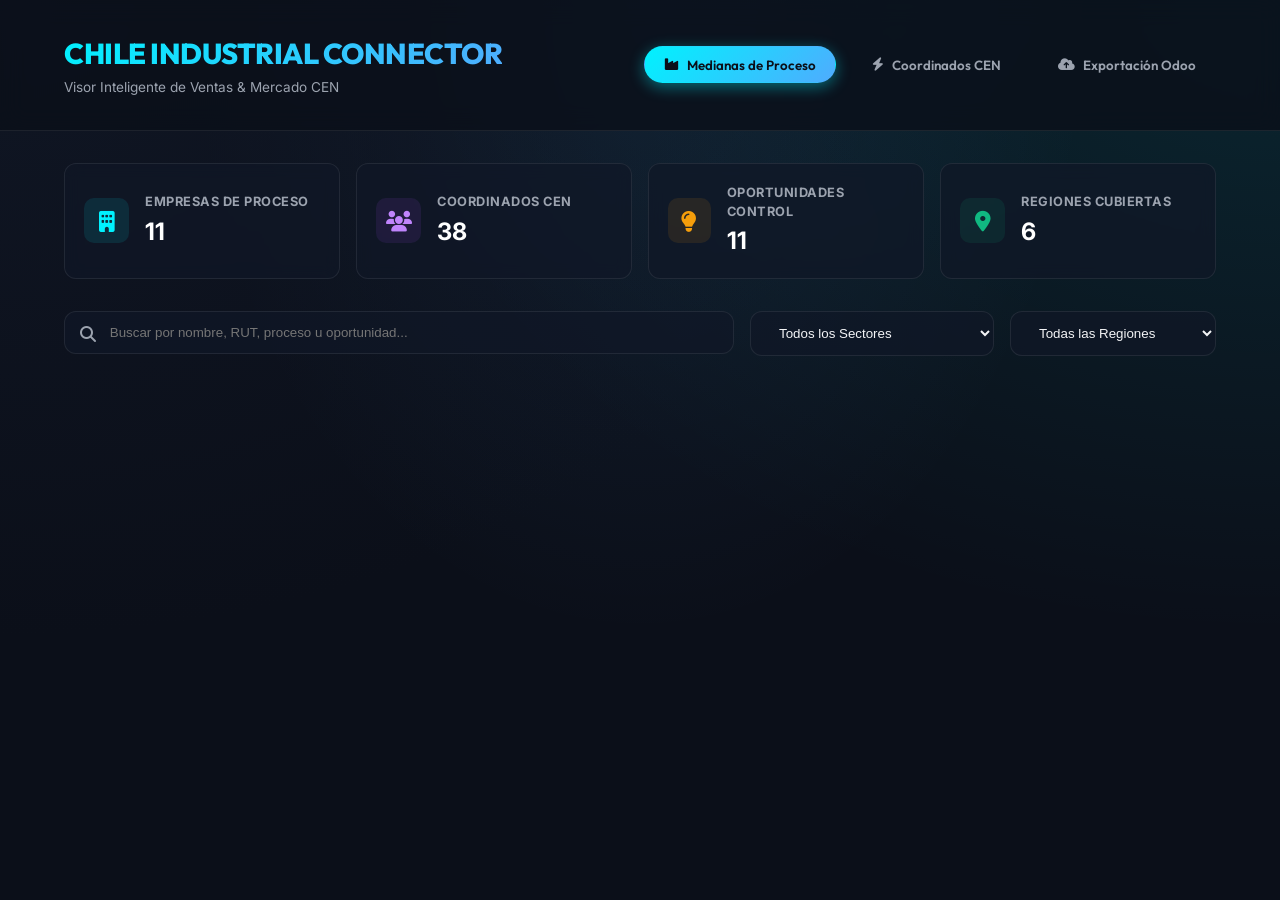
==== commit 9e09d171: "Expand coordinated companies and industrial process industries database" ====
--- a/index.html
+++ b/index.html
@@ -837,223 +837,46250 @@
         // DATA OBJECTS
         const empresasProcesos = [
             {
-                id: 1,
-                nombre: "Industrias Chilenas de Alambre S.A. (Inchalam S.A.)",
-                rut: "90.012.000-K",
-                sector: "Siderúrgica y Metalmecánica",
-                region: "Biobío",
-                comuna: "Talcahuano",
-                sucursales: 3,
-                proceso: "Trefilado de alambre de acero de alta y baja resistencia, decapado químico, galvanizado por inmersión en caliente, y fabricación de mallas, clavos y cercos.",
-                oppControl: "Lazos de control PID para hornos de recocido; control de velocidad en bobinadores de alambre mediante PLC/HMI; sistemas SCADA.",
-                oppInst: "Sensores de pH y conductividad para decapado; termocuplas de alta temperatura para crisoles de zinc fundido; flujómetros magnéticos.",
-                oppElec: "Variadores de frecuencia (VFD) para trefiladoras; tableros de transferencia y distribución; motores de alta eficiencia.",
-                web: "https://www.inchalam.cl",
-                linkedin: "https://www.linkedin.com/company/inchalam/",
-                email: "contacto@inchalam.cl"
-            },
-            {
-                id: 2,
-                nombre: "Moly-Cop Chile S.A.",
-                rut: "96.533.220-4",
-                sector: "Siderúrgica y Metalmecánica",
-                region: "Biobío",
-                comuna: "Talcahuano",
-                sucursales: 3,
-                proceso: "Fabricación de bolas de acero forjadas para molienda en minería. Procesos de calentamiento por inducción, templado rápido por inmersión en agua y tratamiento térmico de alivio.",
-                oppControl: "Integración de hornos de inducción con PLCs; algoritmos de control de temple; sistemas SCADA centralizados.",
-                oppInst: "Pirómetros ópticos e infrarrojos para hornos de inducción; transmisores de presión y flujómetros para líneas de templado.",
-                oppElec: "Variadores de frecuencia de alta potencia; celdas de media tensión; sistemas de filtrado de armónicos por inducción.",
-                web: "https://www.molycop.cl",
-                linkedin: "https://www.linkedin.com/company/molycop-chile/",
-                email: "ventas@molycop.cl"
-            },
-            {
-                id: 3,
-                nombre: "Aceros AZA S.A.",
-                rut: "96.902.930-1",
-                sector: "Siderúrgica y Metalmecánica",
-                region: "Metropolitana",
-                comuna: "Colina",
-                sucursales: 4,
-                proceso: "Acería basada en horno de arco eléctrico (EAF) y laminación continua de barras de refuerzo, perfiles y alambrón.",
-                oppControl: "PLC para trenes de laminación con sincronización de velocidad; control del electrodo del EAF; integración SCADA con MES.",
-                oppInst: "Transmisores de presión diferencial para filtros de mangas; termocuplas tipo B y S para acero líquido; sensores de caudal de refrigeración.",
-                oppElec: "Transformadores de horno; bancos de capacitores activos; VFDs de gran capacidad para motores de laminación.",
-                web: "https://www.aza.cl",
-                linkedin: "https://www.linkedin.com/company/aceros-aza-s-a-/",
-                email: "contacto@aza.cl"
-            },
-            {
-                id: 4,
-                nombre: "Cementos Bío Bío S.A. (Cbb)",
-                rut: "90.065.000-9",
-                sector: "Cemento, Cal y Materiales",
-                region: "Biobío",
-                comuna: "Talcahuano",
-                sucursales: 20,
-                proceso: "Calcinación en hornos rotatorios horizontales a 1.450°C para la producción de clínker y hornos verticales para cal hidratada. Molienda final y ensacado.",
-                oppControl: "DCS para la dosificación y control de la combustión del horno; control multivariable de molinos de bolas; arquitecturas SCADA remotas.",
-                oppInst: "Medidores de nivel tipo radar para silos de clinker; pirómetros e inclinómetros para hornos; analizadores de gases en chimeneas (CO, O2, NO).",
-                oppElec: "Arrancadores suaves y VFDs para ventiladores de tiro inducido; celdas de media tensión; motores síncronos de alta potencia.",
-                web: "https://www.cbb.cl",
-                linkedin: "https://www.linkedin.com/company/cementos-bio-bio/",
-                email: "contacto@cbb.cl"
-            },
-            {
-                id: 5,
-                nombre: "Cemento Melón S.A.",
-                rut: "90.082.000-1",
-                sector: "Cemento, Cal y Materiales",
-                region: "Valparaíso",
-                comuna: "La Calera",
-                sucursales: 30,
-                proceso: "Molienda y mezcla de clínker, yeso y puzolana. Producción de morteros listos para usar y hormigón premezclado.",
-                oppControl: "Migración de PLCs legacy; modernización de terminales de pesaje automáticos integrados con sistemas ERP; SCADA de ensacadoras.",
-                oppInst: "Balanzas integradoras y pesómetros de cinta; sensores de vibración para rodamientos de molino; celdas de carga en silos.",
-                oppElec: "Tableros de distribución de fuerza y alumbrado; variadores de frecuencia para dosificadores de balanza.",
-                web: "https://www.melon.cl",
-                linkedin: "https://www.linkedin.com/company/melon-sa/",
-                email: "contacto@melon.cl"
-            },
-            {
-                id: 6,
-                nombre: "Sugal Chile S.A.",
-                rut: "96.953.940-7",
-                sector: "Alimentos y Bebidas",
-                region: "Maule",
-                comuna: "Talca",
-                sucursales: 2,
-                proceso: "Concentración térmica en evaporadores multietapa de vacío, pasteurización flash y envasado aséptico de pulpa de tomate y frutas.",
-                oppControl: "Lazos de control PID críticos para temperatura de pasteurización; control de nivel analógico en evaporadores; automatización de CIP.",
-                oppInst: "Flujómetros electromagnéticos sanitarios; transmisores de presión diferencial de vacío; sensores de temperatura sanitarios de inserción rápida.",
-                oppElec: "Motores eléctricos con protección IP69K; VFDs para bombas de pulpa; canalizaciones herméticas de acero inoxidable.",
-                web: "https://www.sugal-group.com",
-                linkedin: "https://www.linkedin.com/company/sugal-chile/",
-                email: "contacto@sugal-group.com"
-            },
-            {
-                id: 7,
-                nombre: "Lechera Colun",
-                rut: "82.520.100-3",
-                sector: "Alimentos y Bebidas",
-                region: "Los Ríos",
-                comuna: "La Unión",
-                sucursales: 13,
-                proceso: "Pasteurización de leche, evaporación para producción de leche en polvo, elaboración de quesos y yogurt, envasado UHT automatizado.",
-                oppControl: "Sistemas DCS y PLCs redundantes para salas de leche; software de recetas Batch (S88); control de humedad en secadores spray.",
-                oppInst: "Conductivímetros sanitarios para retorno de CIP; medidores de flujo Coriolis para grasa láctea; sensores de nivel en silos.",
-                oppElec: "Variadores de frecuencia para bombas sanitarias; CCMs inteligentes (Centros de Control de Motores); redes Profinet/EthernetIP.",
-                web: "https://www.colun.cl",
-                linkedin: "https://www.linkedin.com/company/colun/",
-                email: "contacto@colun.cl"
-            },
-            {
-                id: 8,
-                nombre: "Enaex S.A. (Prillex)",
-                rut: "90.076.000-9",
-                sector: "Química, Petroquímica y Gases",
-                region: "Antofagasta",
-                comuna: "Mejillones",
-                sucursales: 7,
-                proceso: "Síntesis química de ácido nítrico mediante combustión catalítica de amoniaco, neutralización para producir nitrato de amonio líquido y perlado.",
-                oppControl: "Sistemas Instrumentados de Seguridad (SIS) certificados SIL3 (redundancia TMR); DCS continuos para reactores químicos.",
-                oppInst: "Transmisores de temperatura y presión con certificación intrínsecamente segura (Ex i) y antideflagrante (Ex d); detectores de fuga.",
-                oppElec: "Sistemas UPS industriales redundantes; tableros eléctricos bajo normas de áreas peligrosas; bandejas porta-cables anticorrosión.",
-                web: "https://www.enaex.com",
-                linkedin: "https://www.linkedin.com/company/enaex/",
-                email: "contacto@enaex.com"
-            },
-            {
-                id: 9,
-                nombre: "Oxiquim S.A.",
-                rut: "90.280.000-8",
-                sector: "Química, Petroquímica y Gases",
-                region: "Biobío",
-                comuna: "Coronel",
-                sucursales: 5,
-                proceso: "Fabricación de resinas de formaldehído, urea y fenol en reactores Batch encamisados. Terminales de almacenamiento criogénico de gas y bombeo a presión.",
-                oppControl: "SIS (Fuego y Gas) para terminales de almacenamiento; SCADA HMI con pantallas de seguridad integradas; automatización de reactores.",
-                oppInst: "Sensores de temperatura multipunto en reactores; medidores de nivel tipo radar para estanques inflamables; instrumentación SIL2.",
-                oppElec: "Motores A Prueba de Explosión (XP); barreras de aislamiento intrínseco; tableros neumáticos y de control.",
-                web: "https://www.oxiquim.com",
-                linkedin: "https://www.linkedin.com/company/oxiquim-s.a./",
-                email: "contacto@oxiquim.com"
-            },
-            {
-                id: 10,
-                nombre: "Papeles Bío Bío S.A.",
-                rut: "76.012.390-3",
-                sector: "Celulosa, Papel y Vidrio",
-                region: "Biobío",
-                comuna: "San Pedro de la Paz",
-                sucursales: 1,
-                proceso: "Producción de papel periódico a partir de pulpa termomecánica (TMP). Refinación de madera, blanqueamiento, formación en máquina y secado continuo.",
-                oppControl: "DCS para el control del refino mecánico; control de lazo cerrado para la humedad y peso base en la máquina de papel (QCS).",
-                oppInst: "Transmisores de consistencia de pulpa; transmisores de presión diferencial para líneas de vapor; sensores de pH y redox.",
-                oppElec: "Motores de media tensión para refinadores de astillas (hasta 10 MW); variadores de frecuencia multieje para alineación de rodillos.",
-                web: "https://www.papelesbiobio.cl",
-                linkedin: "https://www.linkedin.com/company/papeles-bio-bio/",
-                email: "contacto@papelesbiobio.cl"
-            },
-            {
-                id: 11,
-                nombre: "Vidrios Lirquén S.A.",
-                rut: "90.340.000-3",
-                sector: "Celulosa, Papel y Vidrio",
-                region: "Biobío",
-                comuna: "Penco",
-                sucursales: 2,
-                proceso: "Fabricación de vidrio plano mediante proceso Float. Fusión de arena y óxidos en horno regenerativo a 1.600°C, enfriamiento lento y corte robotizado.",
-                oppControl: "DCS continuo para control de combustión de horno Float; lazos cerrados de presión y tiro; automatización PLC en líneas de corte.",
-                oppInst: "Termocuplas de platino de alta resistencia; termómetros infrarrojos de banda estrecha; caudalímetros Coriolis para gas combustible.",
-                oppElec: "VFDs para ventiladores de combustión y enfriamiento; transformadores de distribución para calentamiento eléctrico del estaño; UPS de potencia.",
-                web: "https://www.vidrioslirquen.cl",
-                linkedin: "https://www.linkedin.com/company/vidrios-lirquen-sa/",
-                email: "contacto@vidrioslirquen.cl"
+                        "id": 1,
+                        "nombre": "Industrias Chilenas de Alambre S.A. (Inchalam)",
+                        "rut": "91.868.000-4",
+                        "sector": "Siderúrgica y Metalmecánica",
+                        "region": "Biobío",
+                        "comuna": "Talcahuano",
+                        "sucursales": 3,
+                        "proceso": "Trefilado de alambre de acero de alta y baja resistencia, decapado químico, galvanizado por inmersión en caliente.",
+                        "oppControl": "Lazos de control PID para hornos de recocido; control de velocidad en bobinadores de alambre mediante PLC/HMI.",
+                        "oppInst": "Sensores de pH y conductividad para baños de decapado; termocuplas de alta temperatura para crisoles de zinc fundido.",
+                        "oppElec": "Variadores de frecuencia (VFD) para trefiladoras; motores de eficiencia Premium; celdas de media tensión.",
+                        "web": "https://www.inchalam.cl",
+                        "linkedin": "https://www.linkedin.com/company/inchalam/",
+                        "email": "contacto@inchalam.cl"
+            },
+            {
+                        "id": 2,
+                        "nombre": "Moly-Cop Chile S.A.",
+                        "rut": "92.244.000-K",
+                        "sector": "Siderúrgica y Metalmecánica",
+                        "region": "Biobío",
+                        "comuna": "Talcahuano",
+                        "sucursales": 3,
+                        "proceso": "Calentamiento por inducción eléctrica, forjado continuo de bolas de acero para molienda de mineral y tratamiento térmico de temple.",
+                        "oppControl": "Integración de hornos de inducción con PLCs; algoritmos avanzados de control de temple rápido; sistemas SCADA centralizados.",
+                        "oppInst": "Pirómetros ópticos e infrarrojos para hornos de inducción; flujómetros magnéticos de enfriamiento.",
+                        "oppElec": "VFDs de alta potencia; celdas de media tensión con filtros de armónicos activos para hornos de inducción.",
+                        "web": "https://www.molycop.cl",
+                        "linkedin": "https://www.linkedin.com/company/molycop-chile/",
+                        "email": "ventas@molycop.cl"
+            },
+            {
+                        "id": 3,
+                        "nombre": "Moly-Cop Chile S.A.",
+                        "rut": "92.244.000-K",
+                        "sector": "Siderúrgica y Metalmecánica",
+                        "region": "Antofagasta",
+                        "comuna": "Mejillones",
+                        "sucursales": 3,
+                        "proceso": "Forjado y tratamiento térmico de bolas de acero de gran diámetro para la gran minería del norte.",
+                        "oppControl": "Monitoreo HMI local de líneas de temple; control distribuido de agua de enfriamiento mediante PLC redundantes.",
+                        "oppInst": "Termómetros infrarrojos de banda estrecha; transmisores de presión en tuberías de alta presión de enfriamiento.",
+                        "oppElec": "Tableros de fuerza y control; partidores suaves de motores de bombas de alta presión.",
+                        "web": "https://www.molycop.cl",
+                        "linkedin": "https://www.linkedin.com/company/molycop-chile/",
+                        "email": "ventasmejillones@molycop.cl"
+            },
+            {
+                        "id": 4,
+                        "nombre": "Aceros AZA S.A.",
+                        "rut": "92.176.000-0",
+                        "sector": "Siderúrgica y Metalmecánica",
+                        "region": "Metropolitana",
+                        "comuna": "Colina",
+                        "sucursales": 4,
+                        "proceso": "Fusión de chatarra en horno de arco eléctrico (EAF) y laminación continua de barras de refuerzo y perfiles.",
+                        "oppControl": "PLC para trenes de laminación con sincronización de velocidad fina; control del electrodo del EAF; integración SCADA-MES.",
+                        "oppInst": "Transmisores de presión diferencial para filtros de mangas; termocuplas tipo B y S para acero líquido.",
+                        "oppElec": "Transformadores de horno; bancos de capacitores activos; VFDs de gran capacidad para motores de laminador.",
+                        "web": "https://www.aza.cl",
+                        "linkedin": "https://www.linkedin.com/company/aceros-aza-s-a-/",
+                        "email": "contacto@aza.cl"
+            },
+            {
+                        "id": 5,
+                        "nombre": "Aceros AZA S.A.",
+                        "rut": "92.176.000-0",
+                        "sector": "Siderúrgica y Metalmecánica",
+                        "region": "Metropolitana",
+                        "comuna": "Renca",
+                        "sucursales": 4,
+                        "proceso": "Fabricación de perfiles livianos de acero, enderezado y corte a medida continuo.",
+                        "oppControl": "Control automático de corte por cizalla volante con PLCs de alta velocidad; pantallas HMI de operación.",
+                        "oppInst": "Sensores de proximidad inductivos para alta temperatura; encoders para medición de longitud lineal.",
+                        "oppElec": "Servomotores de posicionamiento rápido; VFDs de media potencia; tableros de distribución auxiliar.",
+                        "web": "https://www.aza.cl",
+                        "linkedin": "https://www.linkedin.com/company/aceros-aza-s-a-/",
+                        "email": "contactorenca@aza.cl"
+            },
+            {
+                        "id": 6,
+                        "nombre": "Compañía Siderúrgica Huachipato S.A. (CAP)",
+                        "rut": "94.637.000-2",
+                        "sector": "Siderúrgica y Metalmecánica",
+                        "region": "Biobío",
+                        "comuna": "Talcahuano",
+                        "sucursales": 2,
+                        "proceso": "Reducción en Alto Horno, refinación en acería de oxígeno (LD) y laminación en caliente de barras para forja.",
+                        "oppControl": "DCS para dosificación de coque y mineral en Alto Horno; SIS certificado SIL3 para parada de emergencia por gas de alto horno.",
+                        "oppInst": "Analizadores de combustión; medidores de flujo Coriolis para combustibles líquidos; pirómetros infrarrojos.",
+                        "oppElec": "Transformadores de gran potencia; subestaciones encapsuladas GIS; variadores de frecuencia de media tensión.",
+                        "web": "https://www.capacero.cl",
+                        "linkedin": "https://www.linkedin.com/company/siderurgicahuachipato/",
+                        "email": "contacto@huachipato.cl"
+            },
+            {
+                        "id": 7,
+                        "nombre": "Indura S.A. (Air Products)",
+                        "rut": "76.150.343-K",
+                        "sector": "Siderúrgica y Metalmecánica",
+                        "region": "Metropolitana",
+                        "comuna": "Lampa",
+                        "sucursales": 15,
+                        "proceso": "Fraccionamiento criogénico de aire atmosférico para la producción de oxígeno, nitrógeno y argón líquido.",
+                        "oppControl": "DCS continuo para columnas de destilación criogénica; lazos de control de presión y temperatura extrema.",
+                        "oppInst": "Analizadores de pureza de gas en línea; transmisores de presión de alta precisión; medidores de nivel criogénicos.",
+                        "oppElec": "Motores síncronos de gran potencia para compresores de aire; arrancadores suaves y celdas de media tensión.",
+                        "web": "https://www.indura.cl",
+                        "linkedin": "https://www.linkedin.com/company/indura/",
+                        "email": "contacto@indura.cl"
+            },
+            {
+                        "id": 8,
+                        "nombre": "Compañía Electro Metalúrgica S.A. (Elecmetal)",
+                        "rut": "90.095.000-4",
+                        "sector": "Siderúrgica y Metalmecánica",
+                        "region": "Metropolitana",
+                        "comuna": "Estación Central",
+                        "sucursales": 5,
+                        "proceso": "Fusión en hornos de arco de aceros aleados y tratamiento térmico de temple/revenido para revestimientos de molino minero.",
+                        "oppControl": "Control de hornos mediante PLCs; SCADA HMI para monitoreo del ciclo de tratamiento térmico; control PID de quemadores.",
+                        "oppInst": "Termocuplas desechables para cuchara de fundición; pirómetros ópticos; caudalímetros de gas natural.",
+                        "oppElec": "Transformadores industriales; VFDs para extractores de gases; tableros de transferencia de potencia.",
+                        "web": "https://www.me-elecmetal.com",
+                        "linkedin": "https://www.linkedin.com/company/me-elecmetal/",
+                        "email": "contacto@me-elecmetal.com"
+            },
+            {
+                        "id": 9,
+                        "nombre": "Fundición Talleres Ltda.",
+                        "rut": "96.505.020-5",
+                        "sector": "Siderúrgica y Metalmecánica",
+                        "region": "O'Higgins",
+                        "comuna": "Graneros",
+                        "sucursales": 1,
+                        "proceso": "Moldeo y fundición de piezas metálicas complejas, mecanizado de precisión de bolas y piezas de desgaste minero.",
+                        "oppControl": "Automatización del mezclado de arena de moldeo; automatización del control del horno de inducción por PLC.",
+                        "oppInst": "Celdas de carga en tolvas de aditivos; sensores de temperatura infrarrojos en vertido de metal líquido.",
+                        "oppElec": "Variadores de velocidad en mezcladoras; motores eléctricos eficientes; tableros de distribución general.",
+                        "web": "https://www.fundiciontalleres.cl",
+                        "linkedin": "https://www.linkedin.com/company/fundicion-talleres-limitada/",
+                        "email": "contacto@fundiciontalleres.cl"
+            },
+            {
+                        "id": 10,
+                        "nombre": "Cintac S.A.",
+                        "rut": "90.134.000-5",
+                        "sector": "Siderúrgica y Metalmecánica",
+                        "region": "Metropolitana",
+                        "comuna": "Maipú",
+                        "sucursales": 3,
+                        "proceso": "Conformado y perfilado de acero en frío para tubos estructurales y cubiertas de acero galvanizado.",
+                        "oppControl": "Sistemas de sincronización de velocidad PLC-HMI en trenes de conformado rápido de rodillos continuos; corte volante.",
+                        "oppInst": "Encoders ópticos e inductivos; barreras de seguridad optoelectrónicas para resguardo de operadores.",
+                        "oppElec": "VFDs acoplados en bus de continua; motores trifásicos estándar; celdas de distribución de baja tensión.",
+                        "web": "https://www.cintac.cl",
+                        "linkedin": "https://www.linkedin.com/company/cintac-s-a-/",
+                        "email": "ventas@cintac.cl"
+            },
+            {
+                        "id": 11,
+                        "nombre": "Alusa S.A.",
+                        "rut": "90.297.000-2",
+                        "sector": "Siderúrgica y Metalmecánica",
+                        "region": "Metropolitana",
+                        "comuna": "Quilicura",
+                        "sucursales": 2,
+                        "proceso": "Extrusión de películas de polímero, impresión por rotograbado a alta velocidad y laminación multicapa con adhesivos.",
+                        "oppControl": "Control de tensión de film continuo mediante lazos PID rápidos; automatización de dosificadores gravimétricos por PLC.",
+                        "oppInst": "Celdas de carga de rodillo tensor; medidores de espesor por infrarrojos; flujómetros para disolventes.",
+                        "oppElec": "VFDs vectoriales de lazo cerrado para motores de impresión; sistemas de secado por aire caliente con resistencias eléctricas.",
+                        "web": "https://www.alusa.cl",
+                        "linkedin": "https://www.linkedin.com/company/alusa-s.a./",
+                        "email": "ventas@alusa.cl"
+            },
+            {
+                        "id": 12,
+                        "nombre": "Wrought Copper Chile (WCC)",
+                        "rut": "76.120.450-5",
+                        "sector": "Siderúrgica y Metalmecánica",
+                        "region": "Metropolitana",
+                        "comuna": "San Bernardo",
+                        "sucursales": 1,
+                        "proceso": "Fusión de cátodos de cobre y extrusión hidráulica para la fabricación de barras, perfiles y alambres de cobre de alta conductividad.",
+                        "oppControl": "Control de la prensa hidráulica de extrusión mediante PLC HMI; control de temperatura del billet en el horno de precalentamiento.",
+                        "oppInst": "Transmisores de presión hidráulica de alta dinámica; sensores de temperatura infrarrojos para cobre en movimiento.",
+                        "oppElec": "Motores de bombas hidráulicas con VFD; tableros eléctricos de fuerza; bancos de condensadores para corregir factor de potencia.",
+                        "web": "https://www.wcc.cl",
+                        "linkedin": "https://www.linkedin.com/company/wrought-copper-chile/",
+                        "email": "ventas@wcc.cl"
+            },
+            {
+                        "id": 13,
+                        "nombre": "Cementos Bío Bío S.A. (Cbb)",
+                        "rut": "91.755.000-K",
+                        "sector": "Cemento, Cal y Materiales",
+                        "region": "Biobío",
+                        "comuna": "Talcahuano",
+                        "sucursales": 20,
+                        "proceso": "Calcinación de clínker en hornos rotatorios horizontales e inyección de carbón pulverizado; molienda final de cemento.",
+                        "oppControl": "DCS para control de combustión en horno rotatorio; control multivariable y optimizador MPC para molinos de bolas.",
+                        "oppInst": "Medidores de nivel por radar en silos de clínker; pirómetros infrarrojos de carcasa de horno; analizadores CEMS de chimenea.",
+                        "oppElec": "Arrancadores suaves y VFDs para ventiladores de tiro inducido (ID Fan); motores síncronos de alta potencia.",
+                        "web": "https://www.cbb.cl",
+                        "linkedin": "https://www.linkedin.com/company/cementos-bio-bio/",
+                        "email": "contacto@cbb.cl"
+            },
+            {
+                        "id": 14,
+                        "nombre": "Cementos Bío Bío S.A. (Cbb)",
+                        "rut": "91.755.000-K",
+                        "sector": "Cemento, Cal y Materiales",
+                        "region": "Antofagasta",
+                        "comuna": "Antofagasta",
+                        "sucursales": 20,
+                        "proceso": "Calcinación de caliza en hornos verticales a alta temperatura para la obtención de cal viva para la minería.",
+                        "oppControl": "DCS de Planta para dosificación de piedra caliza y control de aire secundario en hornos de cuba.",
+                        "oppInst": "Termocuplas multipunto en horno; celdas de carga para tolvas de dosificación pesada.",
+                        "oppElec": "VFDs para ventiladores de aire comburente; celdas eléctricas integradas con bus de comunicación industrial.",
+                        "web": "https://www.cbb.cl",
+                        "linkedin": "https://www.linkedin.com/company/cementos-bio-bio/",
+                        "email": "contactoantofagasta@cbb.cl"
+            },
+            {
+                        "id": 15,
+                        "nombre": "Cementos Bío Bío S.A. (Cbb)",
+                        "rut": "91.755.000-K",
+                        "sector": "Cemento, Cal y Materiales",
+                        "region": "Atacama",
+                        "comuna": "Copiapó",
+                        "sucursales": 20,
+                        "proceso": "Molienda de clínker y aditivos, ensacado y despacho a granel de cemento especial.",
+                        "oppControl": "Control automático de ensacadoras rotatorias mediante PLC; SCADA de monitoreo de despacho.",
+                        "oppInst": "Transmisores de nivel ultrasónicos para silos; pesómetros de cinta de alimentación.",
+                        "oppElec": "VFDs en transportadores helicoidales y elevadores de capachos; tableros de fuerza.",
+                        "web": "https://www.cbb.cl",
+                        "linkedin": "https://www.linkedin.com/company/cementos-bio-bio/",
+                        "email": "contactocopiapo@cbb.cl"
+            },
+            {
+                        "id": 16,
+                        "nombre": "Cemento Melón S.A.",
+                        "rut": "76.109.779-2",
+                        "sector": "Cemento, Cal y Materiales",
+                        "region": "Valparaíso",
+                        "comuna": "La Calera",
+                        "sucursales": 30,
+                        "proceso": "Molienda de clínker en molinos de rodillos de alta presión (roller press) y dosificación exacta de yeso y puzolana.",
+                        "oppControl": "Modernización de PLCs legacy de control de dosificación; SCADA de integración de ensacadoras y pallets.",
+                        "oppInst": "Balanzas integradoras y pesómetros de cinta; sensores de vibración e inclinación para molinos.",
+                        "oppElec": "Tableros de fuerza y motores de molino; variadores de frecuencia para balanzas alimentadoras.",
+                        "web": "https://www.melon.cl",
+                        "linkedin": "https://www.linkedin.com/company/melon-sa/",
+                        "email": "contacto@melon.cl"
+            },
+            {
+                        "id": 17,
+                        "nombre": "Cemento Melón S.A.",
+                        "rut": "76.109.779-2",
+                        "sector": "Cemento, Cal y Materiales",
+                        "region": "Valparaíso",
+                        "comuna": "Puchuncaví",
+                        "sucursales": 30,
+                        "proceso": "Molienda final de cemento a partir de clínker importado por vía marítima y despacho terrestre masivo.",
+                        "oppControl": "SCADA de supervisión de molienda y control automático de cintas de transporte portuarias.",
+                        "oppInst": "Medidores de flujo de aire comprimido para transporte neumático de cemento; medidores de nivel tipo radar.",
+                        "oppElec": "CCMs (Centros de Control de Motores) inteligentes; variadores de frecuencia en cintas transportadoras.",
+                        "web": "https://www.melon.cl",
+                        "linkedin": "https://www.linkedin.com/company/melon-sa/",
+                        "email": "contactoventanas@melon.cl"
+            },
+            {
+                        "id": 18,
+                        "nombre": "Cemento Melón S.A.",
+                        "rut": "76.109.779-2",
+                        "sector": "Cemento, Cal y Materiales",
+                        "region": "Los Lagos",
+                        "comuna": "Puerto Montt",
+                        "sucursales": 30,
+                        "proceso": "Recepción de clínker, molienda fina y ensacado para distribución en la zona sur de Chile.",
+                        "oppControl": "Automatización local de envasadoras automáticas mediante PLCs compactos; SCADA de supervisión de planta.",
+                        "oppInst": "Celdas de carga y sensores de peso dinámicos; interruptores de nivel alto en silos.",
+                        "oppElec": "Variadores de velocidad para elevadores; tableros de distribución de fuerza de baja tensión.",
+                        "web": "https://www.melon.cl",
+                        "linkedin": "https://www.linkedin.com/company/melon-sa/",
+                        "email": "contactopuertomontt@melon.cl"
+            },
+            {
+                        "id": 19,
+                        "nombre": "Cemento Polpaico S.A.",
+                        "rut": "91.337.000-7",
+                        "sector": "Cemento, Cal y Materiales",
+                        "region": "Metropolitana",
+                        "comuna": "Til Til",
+                        "sucursales": 25,
+                        "proceso": "Calcinación de clínker en horno rotatorio largo con precalentador de ciclones e inyección de combustibles alternativos.",
+                        "oppControl": "DCS para horno rotatorio y control predictivo de combustión; SIS para corte de quemadores por llama ausente.",
+                        "oppInst": "Analizadores de gases de combustión en precalentador; radares de nivel de alta temperatura para tolvas de clínker.",
+                        "oppElec": "VFDs de media tensión para el ventilador principal del horno; motores de accionamiento principal de horno.",
+                        "web": "https://www.polpaico.cl",
+                        "linkedin": "https://www.linkedin.com/company/polpaico/",
+                        "email": "contacto@polpaico.cl"
+            },
+            {
+                        "id": 20,
+                        "nombre": "Cbb Cales S.A.",
+                        "rut": "91.755.000-K",
+                        "sector": "Cemento, Cal y Materiales",
+                        "region": "Atacama",
+                        "comuna": "Copiapó",
+                        "sucursales": 5,
+                        "proceso": "Calcinación e hidratación de cal de alta pureza en hornos rotatorios horizontales de cal.",
+                        "oppControl": "DCS de control continuo de hornos de calcinación y control automático de hidratadoras por lotes.",
+                        "oppInst": "Flujómetros de aire de combustión; sensores de temperatura del lecho del horno; detectores de monóxido de carbono.",
+                        "oppElec": "VFDs para bombas hidráulicas y soplantes de aire; celdas de fuerza de baja y media tensión.",
+                        "web": "https://www.cbb.cl",
+                        "linkedin": "https://www.linkedin.com/company/cementos-bio-bio/",
+                        "email": "cales.copiapo@cbb.cl"
+            },
+            {
+                        "id": 21,
+                        "nombre": "Vidrios Lirquén S.A.",
+                        "rut": "90.687.000-2",
+                        "sector": "Cemento, Cal y Materiales",
+                        "region": "Biobío",
+                        "comuna": "Penco",
+                        "sucursales": 2,
+                        "proceso": "Fabricación de vidrio plano mediante proceso Float, con horno de fusión a 1.600°C y baño de estaño líquido.",
+                        "oppControl": "DCS continuo para control de combustión de horno Float; lazos cerrados de presión y tiro; automatización de corte mediante PLC.",
+                        "oppInst": "Termocuplas de platino de alta resistencia; pirómetros infrarrojos de banda estrecha; caudalímetros Coriolis para gas.",
+                        "oppElec": "Variadores de frecuencia para ventiladores; transformadores de distribución seca; UPS de potencia de respaldo.",
+                        "web": "https://www.vidrioslirquen.cl",
+                        "linkedin": "https://www.linkedin.com/company/vidrios-lirquen-sa/",
+                        "email": "contacto@vidrioslirquen.cl"
+            },
+            {
+                        "id": 22,
+                        "nombre": "Cristalerías de Chile S.A.",
+                        "rut": "90.331.000-6",
+                        "sector": "Cemento, Cal y Materiales",
+                        "region": "Valparaíso",
+                        "comuna": "Llay Llay",
+                        "sucursales": 3,
+                        "proceso": "Fusión de vidrio en hornos de alta temperatura y moldeado soplado rápido en máquinas IS para botellas y envases.",
+                        "oppControl": "DCS para control de temperatura del horno y alimentador (forehearth); automatización secuencial PLC de empujadores de botellas.",
+                        "oppInst": "Pirómetros infrarrojos ópticos en canales de distribución; medidores de caudal de gas y aire comprimido de soplado.",
+                        "oppElec": "VFDs para ventiladores de refrigeración de moldes; inversores de frecuencia para cintas transportadoras calientes.",
+                        "web": "https://www.cristaleriaschile.cl",
+                        "linkedin": "https://www.linkedin.com/company/cristalerias-de-chile-s-a-/",
+                        "email": "contacto@cristalchile.cl"
+            },
+            {
+                        "id": 23,
+                        "nombre": "Knauf Chile Ltda.",
+                        "rut": "76.012.355-2",
+                        "sector": "Cemento, Cal y Materiales",
+                        "region": "Metropolitana",
+                        "comuna": "Puente Alto",
+                        "sucursales": 2,
+                        "proceso": "Mezclado de yeso, aditivos y agua, tendido entre láminas de papel y secado continuo en horno multietapa.",
+                        "oppControl": "Sistemas de control PLC HMI para dosificación continua de yeso/aditivos; lazos de temperatura de secado multietapa en horno.",
+                        "oppInst": "Medidores de flujo electromagnéticos sanitarios; sensores de humedad de plancha en línea; termocuplas de secador.",
+                        "oppElec": "Motores con VFD en la cinta transportadora de conformado continuo y sopladores de calor del secador.",
+                        "web": "https://www.knauf.cl",
+                        "linkedin": "https://www.linkedin.com/company/knauf-chile/",
+                        "email": "info@knauf.cl"
+            },
+            {
+                        "id": 24,
+                        "nombre": "Volcán S.A.",
+                        "rut": "90.100.000-K",
+                        "sector": "Cemento, Cal y Materiales",
+                        "region": "Metropolitana",
+                        "comuna": "Puente Alto",
+                        "sucursales": 4,
+                        "proceso": "Fusión de vidrio y arena para lana mineral de aislamiento, y mezcla/prensado de fibrocemento en autoclave.",
+                        "oppControl": "DCS para horno de fusión de lana de vidrio; control automático de presión del autoclave de fibrocemento por PLC.",
+                        "oppInst": "Transmisores de presión de vapor para autoclave; termómetros ópticos infrarrojos en horno de fusión.",
+                        "oppElec": "VFDs para ventiladores de tiro de gases; arrancadores para compresores de aire de planta.",
+                        "web": "https://www.volcan.cl",
+                        "linkedin": "https://www.linkedin.com/company/volcan-chile/",
+                        "email": "contacto@volcan.cl"
+            },
+            {
+                        "id": 25,
+                        "nombre": "Nestlé Chile S.A.",
+                        "rut": "90.703.000-8",
+                        "sector": "Alimentos y Bebidas",
+                        "region": "Los Lagos",
+                        "comuna": "Osorno",
+                        "sucursales": 8,
+                        "proceso": "Pasteurización de leche, evaporación multietapa al vacío y secado en torre Spray para leche en polvo.",
+                        "oppControl": "DCS de procesos Batch (S88); control automático de recetas e integraciones con ERP; secadores automatizados.",
+                        "oppInst": "Sensores de conductividad y pH sanitarios para CIP; flujómetros electromagnéticos y Coriolis.",
+                        "oppElec": "Variadores de frecuencia sanitarios; motores de alta eficiencia; CCMs inteligentes.",
+                        "web": "https://www.nestle.cl",
+                        "linkedin": "https://www.linkedin.com/company/nestle/",
+                        "email": "contactoosorno@cl.nestle.com"
+            },
+            {
+                        "id": 26,
+                        "nombre": "Nestlé Chile S.A.",
+                        "rut": "90.703.000-8",
+                        "sector": "Alimentos y Bebidas",
+                        "region": "Maule",
+                        "comuna": "Teno",
+                        "sucursales": 8,
+                        "proceso": "Procesamiento estéril, mezcla en seco y envasado de fórmulas lácteas infantiles bajo atmósfera controlada.",
+                        "oppControl": "DCS Batch con altos requisitos de trazabilidad; control de esterilización en línea; envasado robótico.",
+                        "oppInst": "Transmisores de presión de vacío en envase; sensores higiénicos de temperatura de respuesta ultrarrápida.",
+                        "oppElec": "Motores inoxidables IP69K; VFDs en redes de comunicación Ethernet/IP para dosificación fina.",
+                        "web": "https://www.nestle.cl",
+                        "linkedin": "https://www.linkedin.com/company/nestle/",
+                        "email": "contactoteno@cl.nestle.com"
+            },
+            {
+                        "id": 27,
+                        "nombre": "Nestlé Chile S.A.",
+                        "rut": "90.703.000-8",
+                        "sector": "Alimentos y Bebidas",
+                        "region": "O'Higgins",
+                        "comuna": "San Fernando",
+                        "sucursales": 8,
+                        "proceso": "Liofilización de extracto de café mediante congelación rápida y sublimación de hielo a alto vacío térmico.",
+                        "oppControl": "DCS para secador liofilizador; automatización secuencial de las cámaras de vacío por PLC.",
+                        "oppInst": "Transmisores de vacío pirani y capacitivos; termocuplas multipunto en bandejas de liofilización.",
+                        "oppElec": "VFDs para compresores de frío de amoniaco de gran tamaño; tableros de distribución de fuerza.",
+                        "web": "https://www.nestle.cl",
+                        "linkedin": "https://www.linkedin.com/company/nestle/",
+                        "email": "contactosanfernando@cl.nestle.com"
+            },
+            {
+                        "id": 28,
+                        "nombre": "Sugal Chile S.A.",
+                        "rut": "96.953.940-3",
+                        "sector": "Alimentos y Bebidas",
+                        "region": "Maule",
+                        "comuna": "Talca",
+                        "sucursales": 2,
+                        "proceso": "Molienda de tomate, concentración térmica al vacío en evaporadores triples y pasteurización flash.",
+                        "oppControl": "Control PID de temperatura en pasteurizadores; automatización CIP; control de nivel analógico en evaporador.",
+                        "oppInst": "Flujómetros electromagnéticos sanitarios; medidores de presión de vacío diferencial.",
+                        "oppElec": "VFDs para bombas de lodo y pulpa espesa; motores IP69K resistentes a lavados con agua a presión.",
+                        "web": "https://www.sugal-group.com",
+                        "linkedin": "https://www.linkedin.com/company/sugal-chile/",
+                        "email": "contacto@sugal-group.com"
+            },
+            {
+                        "id": 29,
+                        "nombre": "Cooperativa Agrícola y Lechera de La Unión Ltda. (Colun)",
+                        "rut": "82.520.100-9",
+                        "sector": "Alimentos y Bebidas",
+                        "region": "Los Ríos",
+                        "comuna": "La Unión",
+                        "sucursales": 13,
+                        "proceso": "Recepción de leche cruda, descremado, pasteurización rápida HTST y secado Spray continuo.",
+                        "oppControl": "DCS redundante de proceso lácteo; recetas Batch S88; lazo de control de humedad de polvo.",
+                        "oppInst": "Conductivímetros en retorno de CIP; medidores de caudal Coriolis para control de grasa láctea.",
+                        "oppElec": "Arrancadores suaves y VFDs en bombas sanitarias; CCMs con comunicación Profinet integrada.",
+                        "web": "https://www.colun.cl",
+                        "linkedin": "https://www.linkedin.com/company/colun/",
+                        "email": "contacto@colun.cl"
+            },
+            {
+                        "id": 30,
+                        "nombre": "Compañía de Cervecerías Unidas S.A. (CCU)",
+                        "rut": "90.413.000-1",
+                        "sector": "Alimentos y Bebidas",
+                        "region": "Metropolitana",
+                        "comuna": "Quilicura",
+                        "sucursales": 12,
+                        "proceso": "Maceración, filtrado de mosto, ebullición, fermentación en estanques cilindro-cónicos de gran tamaño.",
+                        "oppControl": "DCS Batch de control de sala de cocción; control automático de perfiles de temperatura de fermentación; SIS para amoniaco.",
+                        "oppInst": "Flujómetros electromagnéticos y masivos; sensores de nivel hidrostáticos en tanques de cerveza.",
+                        "oppElec": "VFDs en bombas centrífugas de transferencia; tableros de distribución de fuerza principal.",
+                        "web": "https://www.ccu.cl",
+                        "linkedin": "https://www.linkedin.com/company/ccu/",
+                        "email": "contactocerveceria@ccu.cl"
+            },
+            {
+                        "id": 31,
+                        "nombre": "Soprole S.A.",
+                        "rut": "76.101.812-4",
+                        "sector": "Alimentos y Bebidas",
+                        "region": "Metropolitana",
+                        "comuna": "San Bernardo",
+                        "sucursales": 5,
+                        "proceso": "Pasteurización de alta velocidad, fermentación en estanques para yogurt y envasado en líneas multipack.",
+                        "oppControl": "Control por DCS de recetas de yogurt y adición de fruta; automatización completa de salas de válvulas CIP.",
+                        "oppInst": "Sensores de turbidez óptica y conductividad sanitaria; medidores de temperatura de alta sensibilidad.",
+                        "oppElec": "Motores eficientes IP69K; VFDs vectoriales acoplados en bus de comunicación Ethernet/IP.",
+                        "web": "https://www.soprole.cl",
+                        "linkedin": "https://www.linkedin.com/company/soprole/",
+                        "email": "contacto@soprole.cl"
+            },
+            {
+                        "id": 32,
+                        "nombre": "Agrosuper S.A.",
+                        "rut": "76.129.263-3",
+                        "sector": "Alimentos y Bebidas",
+                        "region": "O'Higgins",
+                        "comuna": "Doñihue",
+                        "sucursales": 10,
+                        "proceso": "Faenamiento automatizado de cerdos/aves, túneles de congelación rápida por amoniaco y empaque al vacío.",
+                        "oppControl": "SCADA de supervisión de compresores de amoniaco; control automático por PLC de transportadores aéreos; SIS de amoniaco.",
+                        "oppInst": "Medidores de flujo de amoniaco; sensores de temperatura en túneles de frío; detectores de gases tóxicos (NH3).",
+                        "oppElec": "Arrancadores suaves de gran potencia en compresores; motores IP66 en líneas de lavado diario; VFDs.",
+                        "web": "https://www.agrosuper.cl",
+                        "linkedin": "https://www.linkedin.com/company/agrosuper/",
+                        "email": "contacto@agrosuper.cl"
+            },
+            {
+                        "id": 33,
+                        "nombre": "Carozzi S.A.",
+                        "rut": "96.591.040-9",
+                        "sector": "Alimentos y Bebidas",
+                        "region": "Metropolitana",
+                        "comuna": "San Bernardo",
+                        "sucursales": 5,
+                        "proceso": "Molienda de trigo, extrusión de sémola para pastas alimenticias y secado térmico continuo.",
+                        "oppControl": "Control por PLC de extrusoras de pastas con lazos de humedad y presión de extrusión; SCADA de silos de harina.",
+                        "oppInst": "Celdas de carga y sensores de nivel por radar en silos; sensores de temperatura infrarrojos en secadores.",
+                        "oppElec": "Motores de alto torque para extrusores con VFD; celdas eléctricas de distribución en baja tensión.",
+                        "web": "https://www.carozzi.cl",
+                        "linkedin": "https://www.linkedin.com/company/carozzi-s-a-/",
+                        "email": "contactonos@carozzi.cl"
+            },
+            {
+                        "id": 34,
+                        "nombre": "Watt's S.A.",
+                        "rut": "76.455.830-8",
+                        "sector": "Alimentos y Bebidas",
+                        "region": "Metropolitana",
+                        "comuna": "San Bernardo",
+                        "sucursales": 6,
+                        "proceso": "Refinado e hidrogenación de aceites vegetales, batido continuo y envasado de margarinas y aceites embotellados.",
+                        "oppControl": "DCS para reactores de hidrogenación continua; lazo PID para dosificación de catalizadores; SCADA de soplado de botellas PET.",
+                        "oppInst": "Medidores Coriolis de caudal másico; transmisores de presión de alta seguridad en reactores; sensores de nivel.",
+                        "oppElec": "VFDs para bombas de engranajes de aceites de alta viscosidad; tableros de transferencia; motores eficientes.",
+                        "web": "https://www.watts.cl",
+                        "linkedin": "https://www.linkedin.com/company/watts-s.a./",
+                        "email": "contacto@watts.cl"
+            },
+            {
+                        "id": 35,
+                        "nombre": "Empresas Iansa S.A.",
+                        "rut": "90.315.000-9",
+                        "sector": "Alimentos y Bebidas",
+                        "region": "Ñuble",
+                        "comuna": "Chillán",
+                        "sucursales": 4,
+                        "proceso": "Difusión de remolacha, purificación de jugo, evaporación múltiple efecto y centrifugación para la obtención de azúcar cristalizada.",
+                        "oppControl": "DCS para evaporadores multietapa y tachos de cocción de azúcar; lazos de control de nivel y sobresaturación.",
+                        "oppInst": "Transmisores de presión diferencial de vacío; medidores de densidad por conductividad o ultrasonido; caudalímetros.",
+                        "oppElec": "VFDs para motores de centrífugas de azúcar; motores de picadores de remolacha; subestación eléctrica de planta.",
+                        "web": "https://www.empresasiansa.cl",
+                        "linkedin": "https://www.linkedin.com/company/empresas-iansa/",
+                        "email": "contacto@iansa.cl"
+            },
+            {
+                        "id": 36,
+                        "nombre": "PF Alimentos (Productos Fernández S.A.)",
+                        "rut": "91.127.000-5",
+                        "sector": "Alimentos y Bebidas",
+                        "region": "Maule",
+                        "comuna": "Talca",
+                        "sucursales": 8,
+                        "proceso": "Mezclado de carnes, embutido automático, cocción en hornos térmicos continuos y envasado en termoformadoras al vacío.",
+                        "oppControl": "Control por PLC de temperatura y humedad en hornos de cocción y ahumado; SCADA de supervisión de compresores de frío amoniaco.",
+                        "oppInst": "Sondas de temperatura tipo pincho para carne; sensores de humedad relativa; detectores de amoniaco en salas de máquinas.",
+                        "oppElec": "VFDs para bombas de salmuera y mezcladoras; tableros de fuerza auxiliares; motores con protección IP69K.",
+                        "web": "https://www.pfalimentos.cl",
+                        "linkedin": "https://www.linkedin.com/company/pf-alimentos/",
+                        "email": "contacto@pf.cl"
+            },
+            {
+                        "id": 37,
+                        "nombre": "Viña Concha y Toro S.A.",
+                        "rut": "90.027.000-3",
+                        "sector": "Alimentos y Bebidas",
+                        "region": "Metropolitana",
+                        "comuna": "Pirque",
+                        "sucursales": 10,
+                        "proceso": "Molienda de uva, fermentación controlada por temperatura de cubas y embotellado rápido estéril.",
+                        "oppControl": "SCADA de supervisión térmica de cubas de acero inoxidable; control de lazo cerrado PLC de embotellado.",
+                        "oppInst": "Termómetros sanitarios RTD en cubas; flujómetros magnéticos de agua de enfriamiento; sensores de nivel de cuba.",
+                        "oppElec": "VFDs para bombas de vino y bombas de vacío de embotelladora; tableros de fuerza.",
+                        "web": "https://www.conchaytoro.com",
+                        "linkedin": "https://www.linkedin.com/company/vina-concha-y-toro/",
+                        "email": "contacto@conchaytoro.cl"
+            },
+            {
+                        "id": 38,
+                        "nombre": "Enaex S.A.",
+                        "rut": "90.266.000-3",
+                        "sector": "Química, Petroquímica y Gases",
+                        "region": "Antofagasta",
+                        "comuna": "Mejillones",
+                        "sucursales": 7,
+                        "proceso": "Síntesis catalítica de ácido nítrico y neutralización con amoniaco para nitrato de amonio líquido; torre de perlado.",
+                        "oppControl": "DCS continuo de reactores exotérmicos; SIS certificado SIL3 triple redundante (ESD) para parada de emergencia.",
+                        "oppInst": "Transmisores de presión y temperatura Ex de seguridad intrínseca; detectores fijos de amoniaco en aire.",
+                        "oppElec": "Sistemas de UPS industriales redundantes; tableros eléctricos NEMA a prueba de explosión; motores XP.",
+                        "web": "https://www.enaex.com",
+                        "linkedin": "https://www.linkedin.com/company/enaex/",
+                        "email": "contacto@enaex.com"
+            },
+            {
+                        "id": 39,
+                        "nombre": "Oxiquim S.A.",
+                        "rut": "80.326.500-3",
+                        "sector": "Química, Petroquímica y Gases",
+                        "region": "Biobío",
+                        "comuna": "Coronel",
+                        "sucursales": 5,
+                        "proceso": "Fabricación de formaldehído y resinas fenólicas/urea en reactores Batch encamisados; bombeo a estanques de despacho.",
+                        "oppControl": "DCS para reactores por lotes; SCADA HMI con pantallas de seguridad integradas; control PID de temperatura.",
+                        "oppInst": "Sensores multipunto de temperatura en reactores; radares de nivel guiado para estanques de inflamables.",
+                        "oppElec": "Motores A Prueba de Explosión (XP); barreras de seguridad intrínseca; tableros neumáticos e instrumentales.",
+                        "web": "https://www.oxiquim.com",
+                        "linkedin": "https://www.linkedin.com/company/oxiquim-s.a./",
+                        "email": "contacto@oxiquim.com"
+            },
+            {
+                        "id": 40,
+                        "nombre": "Oxiquim S.A.",
+                        "rut": "80.326.500-3",
+                        "sector": "Química, Petroquímica y Gases",
+                        "region": "Valparaíso",
+                        "comuna": "Quintero",
+                        "sucursales": 5,
+                        "proceso": "Almacenamiento marítimo, descarga criogénica y despacho por bombeo a alta presión de combustibles licuados y productos químicos.",
+                        "oppControl": "SIS (Fuego y Gas) para terminales marítimos; SCADA de supervisión de brazos de carga y bombas de oleoducto.",
+                        "oppInst": "Medidores de nivel de alta precisión tipo radar sin contacto; sensores térmicos criogénicos en tuberías de gas.",
+                        "oppElec": "Motores XP para bombas de gran capacidad; tableros eléctricos de media y baja tensión estancos.",
+                        "web": "https://www.oxiquim.com",
+                        "linkedin": "https://www.linkedin.com/company/oxiquim-s.a./",
+                        "email": "contactoquintero@oxiquim.com"
+            },
+            {
+                        "id": 41,
+                        "nombre": "Dow Química Chile S.A.",
+                        "rut": "92.879.000-2",
+                        "sector": "Química, Petroquímica y Gases",
+                        "region": "Biobío",
+                        "comuna": "Talcahuano",
+                        "sucursales": 2,
+                        "proceso": "Polimerización de monómeros de estireno y butadieno para la producción de resinas plásticas industriales.",
+                        "oppControl": "DCS para reactores de polimerización continuos; SIS para corte rápido de alimentación de reactivos químicos.",
+                        "oppInst": "Medidores de flujo Coriolis de químicos corrosivos; transmisores de presión diferencial de alta precisión.",
+                        "oppElec": "Variadores de velocidad para agitadores de reactores; tableros eléctricos e instrumentales en zonas Ex.",
+                        "web": "https://www.dow.com",
+                        "linkedin": "https://www.linkedin.com/company/dow-chemical/",
+                        "email": "contacto@dow.com"
+            },
+            {
+                        "id": 42,
+                        "nombre": "Petroquim S.A.",
+                        "rut": "78.021.560-7",
+                        "sector": "Química, Petroquímica y Gases",
+                        "region": "Biobío",
+                        "comuna": "Talcahuano",
+                        "sucursales": 2,
+                        "proceso": "Reactores de polimerización en fase gas para la síntesis de polipropileno de alta pureza.",
+                        "oppControl": "DCS continuo de reactores químicos; SIS redundante SIL3; optimizadores de control multivariable.",
+                        "oppInst": "Flujómetros ultrasónicos de gas propileno; medidores de temperatura de alta sensibilidad en reactor.",
+                        "oppElec": "Variadores de frecuencia de media tensión para compresores de ciclo; motores con certificación Ex.",
+                        "web": "https://www.petroquim.cl",
+                        "linkedin": "https://www.linkedin.com/company/petroquim-s-a-/",
+                        "email": "ventas@petroquim.cl"
+            },
+            {
+                        "id": 43,
+                        "nombre": "Empresa Nacional del Petróleo (ENAP)",
+                        "rut": "92.604.000-6",
+                        "sector": "Química, Petroquímica y Gases",
+                        "region": "Valparaíso",
+                        "comuna": "Concón",
+                        "sucursales": 4,
+                        "proceso": "Refinación continua de petróleo crudo, destilación atmosférica y craqueo catalítico para combustibles.",
+                        "oppControl": "DCS de gran escala para unidades de refinación; SIS SIL3 triple modular (TMR) para sistemas de seguridad y quemadores.",
+                        "oppInst": "Transmisores de presión y temperatura Ex i de alta confiabilidad; analizadores de gases en línea en chimeneas.",
+                        "oppElec": "Sistemas de UPS redundantes; motores de media tensión con variadores; subestaciones eléctricas integradas.",
+                        "web": "https://www.enap.cl",
+                        "linkedin": "https://www.linkedin.com/company/enap/",
+                        "email": "contactoaconcagua@enap.cl"
+            },
+            {
+                        "id": 44,
+                        "nombre": "Empresa Nacional del Petróleo (ENAP)",
+                        "rut": "92.604.000-6",
+                        "sector": "Química, Petroquímica y Gases",
+                        "region": "Biobío",
+                        "comuna": "Hualpén",
+                        "sucursales": 4,
+                        "proceso": "Procesamiento de hidrocarburos, reformado catalítico e hidrotratamiento de diésel para reducción de azufre.",
+                        "oppControl": "DCS y SIS SIL3 para reactores de hidrotratamiento a alta temperatura y presión; SCADA central de tanques.",
+                        "oppInst": "Transmisores de presión diferencial en columnas de destilación; radares en línea de alta precisión.",
+                        "oppElec": "Celdas de media tensión con protecciones avanzadas; variadores de potencia para bombas de alimentación.",
+                        "web": "https://www.enap.cl",
+                        "linkedin": "https://www.linkedin.com/company/enap/",
+                        "email": "contactobiobio@enap.cl"
+            },
+            {
+                        "id": 45,
+                        "nombre": "Methanex Chile S.A.",
+                        "rut": "76.030.472-7",
+                        "sector": "Química, Petroquímica y Gases",
+                        "region": "Magallanes",
+                        "comuna": "Punta Arenas",
+                        "sucursales": 2,
+                        "proceso": "Conversión catalítica continua de gas natural y vapor de agua en gas de síntesis y refinado continuo a metanol.",
+                        "oppControl": "DCS de gran escala y SIS SIL3 redundante (ESD) para reactores químicos reformadores de vapor a gas.",
+                        "oppInst": "Termocuplas multipunto Ex para reactores de síntesis; medidores Coriolis de alta presión de gas.",
+                        "oppElec": "Turbogeneradores con reguladores de control de frecuencia; variadores de frecuencia en compresores.",
+                        "web": "https://www.methanex.com/chile",
+                        "linkedin": "https://www.linkedin.com/company/methanex-corporation/",
+                        "email": "contactochile@methanex.com"
+            },
+            {
+                        "id": 46,
+                        "nombre": "BASF Chile S.A.",
+                        "rut": "80.043.600-1",
+                        "sector": "Química, Petroquímica y Gases",
+                        "region": "Valparaíso",
+                        "comuna": "Concón",
+                        "sucursales": 3,
+                        "proceso": "Producción de dispersiones acrílicas para adhesivos y pinturas, y formulaciones de aditivos para hormigón.",
+                        "oppControl": "DCS Batch para control de reactores con perfiles de dosificación de monómeros; SCADA HMI local de mezcladoras.",
+                        "oppInst": "Flujómetros magnéticos de reactivos corrosivos; termocuplas en reactores con camisas de control.",
+                        "oppElec": "Motores eléctricos trifásicos eficientes con VFD en reactores agitados; celdas eléctricas estándar.",
+                        "web": "https://www.basf.com/cl",
+                        "linkedin": "https://www.linkedin.com/company/basf/",
+                        "email": "info.chile@basf.com"
+            },
+            {
+                        "id": 47,
+                        "nombre": "Henkel Chile Ltda",
+                        "rut": "78.803.490-3",
+                        "sector": "Química, Petroquímica y Gases",
+                        "region": "Metropolitana",
+                        "comuna": "Pudahuel",
+                        "sucursales": 2,
+                        "proceso": "Dispersión, emulsión y envasado de adhesivos industriales (marcas Agorex, Loctite) en reactores mezcladores Batch.",
+                        "oppControl": "Control de mezclado y calentamiento por PLC redundante; SCADA HMI de control de recetas por lote.",
+                        "oppInst": "Celdas de carga y balanzas para dosificación exacta de aditivos; sensores de temperatura e interruptores de nivel.",
+                        "oppElec": "Variadores de velocidad para agitadores de palas de alta viscosidad; tableros eléctricos industriales.",
+                        "web": "https://www.henkel.cl",
+                        "linkedin": "https://www.linkedin.com/company/henkel/",
+                        "email": "contacto@henkel.cl"
+            },
+            {
+                        "id": 48,
+                        "nombre": "Sociedad Química y Minera de Chile (SQM)",
+                        "rut": "93.007.000-9",
+                        "sector": "Química, Petroquímica y Gases",
+                        "region": "Antofagasta",
+                        "comuna": "Antofagasta",
+                        "sucursales": 12,
+                        "proceso": "Purificación de salmuera de litio, cristalización de carbonato de litio y secado/molienda de hidróxido de litio grado batería.",
+                        "oppControl": "DCS para reactores químicos continuos de precipitación y cristalizadores; lazos PID de temperatura de secado.",
+                        "oppInst": "Medidores de pH y redox en reactores de purificación; analizadores de humedad de litio seco; celdas de carga.",
+                        "oppElec": "Variadores de velocidad de motores de centrífugas de litio; motores eficientes; tableros de fuerza.",
+                        "web": "https://www.sqm.com",
+                        "linkedin": "https://www.linkedin.com/company/sqm/",
+                        "email": "litio.negra@sqm.com"
+            },
+            {
+                        "id": 49,
+                        "nombre": "Sociedad Química y Minera de Chile (SQM)",
+                        "rut": "93.007.000-9",
+                        "sector": "Química, Petroquímica y Gases",
+                        "region": "Antofagasta",
+                        "comuna": "María Elena",
+                        "sucursales": 12,
+                        "proceso": "Conversión química de sales para la producción de nitrato de potasio soluble mediante cristalización masiva.",
+                        "oppControl": "DCS de gran escala para control de cristalizadores y evaporadores solares; SCADA de molienda y secado.",
+                        "oppInst": "Transmisores de presión diferencial en filtros; termocuplas de alta resistencia en hornos de secado.",
+                        "oppElec": "Motores de bombas de transferencia de salmueras calientes con VFD; celdas de distribución eléctrica.",
+                        "web": "https://www.sqm.com",
+                        "linkedin": "https://www.linkedin.com/company/sqm/",
+                        "email": "coyasur@sqm.com"
+            },
+            {
+                        "id": 50,
+                        "nombre": "Papeles Bío Bío S.A.",
+                        "rut": "77.562.510-4",
+                        "sector": "Celulosa, Papel y Vidrio",
+                        "region": "Biobío",
+                        "comuna": "San Pedro de la Paz",
+                        "sucursales": 1,
+                        "proceso": "Refino mecánico de astillas de madera para pulpa termomecánica (TMP) y formación/secado continuo en máquina papelera.",
+                        "oppControl": "DCS de control de refinación de astillas; sistema QCS de lazo cerrado para humedad y peso base de máquina de papel.",
+                        "oppInst": "Sensores de consistencia óptica de pulpa; transmisores de presión diferencial para rodillos de vapor.",
+                        "oppElec": "Motores síncronos de media tensión para refinadores (10 MW); variadores multieje para rodillos de la máquina papelera.",
+                        "web": "https://www.papelesbiobio.cl",
+                        "linkedin": "https://www.linkedin.com/company/papeles-bio-bio/",
+                        "email": "contacto@papelesbiobio.cl"
+            },
+            {
+                        "id": 51,
+                        "nombre": "Celulosa Arauco y Constitución S.A.",
+                        "rut": "93.458.000-1",
+                        "sector": "Celulosa, Papel y Vidrio",
+                        "region": "Biobío",
+                        "comuna": "Arauco",
+                        "sucursales": 10,
+                        "proceso": "Digestión continua Kraft de celulosa, evaporación de licor negro y caldera de recuperación de biomasa de gran escala.",
+                        "oppControl": "DCS de gran escala para control de digestores químicos y secador; SIS certificado SIL3 (ESD) para caldera de recuperación.",
+                        "oppInst": "Sensores CEMS en chimeneas de caldera de recuperación; medidores Coriolis de reactivos químicos y cloro.",
+                        "oppElec": "Sistemas de turbogeneración controlados por PLC; variadores de frecuencia de media tensión en sopladores de aire.",
+                        "web": "https://www.arauco.com",
+                        "linkedin": "https://www.linkedin.com/company/arauco/",
+                        "email": "mapa@arauco.com"
+            },
+            {
+                        "id": 52,
+                        "nombre": "Celulosa Arauco y Constitución S.A.",
+                        "rut": "93.458.000-1",
+                        "sector": "Celulosa, Papel y Vidrio",
+                        "region": "Ñuble",
+                        "comuna": "Ránquil",
+                        "sucursales": 10,
+                        "proceso": "Líneas continuas de lavado, blanqueo de pulpa Kraft y generación eléctrica por turbinas de vapor de biomasa.",
+                        "oppControl": "DCS para la planta de blanqueamiento y DCS de tratamiento de efluentes; integración SCADA de subestación.",
+                        "oppInst": "Sensores de pH y ORP en blanqueo; analizadores de consistencia en digestor.",
+                        "oppElec": "Arrancadores de compresores de alta tensión; VFDs en bombas químicas; celdas eléctricas inteligentes.",
+                        "web": "https://www.arauco.com",
+                        "linkedin": "https://www.linkedin.com/company/arauco/",
+                        "email": "nuevaaldea@arauco.com"
+            },
+            {
+                        "id": 53,
+                        "nombre": "Celulosa Arauco y Constitución S.A.",
+                        "rut": "93.458.000-1",
+                        "sector": "Celulosa, Papel y Vidrio",
+                        "region": "Maule",
+                        "comuna": "Constitución",
+                        "sucursales": 10,
+                        "proceso": "Digestores Batch de celulosa Kraft cruda (no blanqueada) y producción de papel Kraft para embalaje.",
+                        "oppControl": "DCS para migración de digestores Batch heredados para optimizar el consumo de vapor y lazos de cocción.",
+                        "oppInst": "Celdas de carga de astillas; transmisores de consistencia de pulpa de cizallamiento clásico.",
+                        "oppElec": "Motores eléctricos estándar con variadores de frecuencia; tableros de distribución de fuerza en baja tensión.",
+                        "web": "https://www.arauco.com",
+                        "linkedin": "https://www.linkedin.com/company/arauco/",
+                        "email": "constitucion@arauco.com"
+            },
+            {
+                        "id": 54,
+                        "nombre": "CMPC Pulp SpA",
+                        "rut": "96.532.330-9",
+                        "sector": "Celulosa, Papel y Vidrio",
+                        "region": "Biobío",
+                        "comuna": "Laja",
+                        "sucursales": 8,
+                        "proceso": "Fabricación de celulosa Kraft y papel, recuperación química de soda en horno de cal y caustificación.",
+                        "oppControl": "DCS continuo de caustificación y horno de cal; control avanzado de combustión; SIS SIL3 de quemadores de horno de cal.",
+                        "oppInst": "Analizadores de gases de combustión en horno de cal; medidores de nivel de radar sin contacto.",
+                        "oppElec": "Motores de refinadores de media tensión; VFDs en soplantes e inyectores de aire; CCMs industriales.",
+                        "web": "https://www.cmpcpulp.com",
+                        "linkedin": "https://www.linkedin.com/company/cmpc/",
+                        "email": "laja@cmpc.cl"
+            },
+            {
+                        "id": 55,
+                        "nombre": "CMPC Pulp SpA",
+                        "rut": "96.532.330-9",
+                        "sector": "Celulosa, Papel y Vidrio",
+                        "region": "Biobío",
+                        "comuna": "Nacimiento",
+                        "sucursales": 8,
+                        "proceso": "Producción masiva de celulosa Kraft blanqueada de fibra corta de eucalipto en digestores continuos y caldera de biomasa.",
+                        "oppControl": "DCS para reactores digestores continuos de alta producción; optimizadores de lavado de celulosa MPC; SIS de calderas.",
+                        "oppInst": "Transmisores de consistencia por dispersión de luz; flujómetros magnéticos de licor blanco y negro.",
+                        "oppElec": "VFDs de gran potencia en bombas de alta presión; celdas eléctricas en media tensión integradas.",
+                        "web": "https://www.cmpcpulp.com",
+                        "linkedin": "https://www.linkedin.com/company/cmpc/",
+                        "email": "santafe@cmpc.cl"
+            },
+            {
+                        "id": 56,
+                        "nombre": "Masisa S.A.",
+                        "rut": "96.802.690-9",
+                        "sector": "Celulosa, Papel y Vidrio",
+                        "region": "Biobío",
+                        "comuna": "Cabrero",
+                        "sucursales": 4,
+                        "proceso": "Secado térmico de astillas de madera, mezcla de resinas adhesivas sintéticas y prensado continuo de tableros MDF/MDP.",
+                        "oppControl": "DCS para secador térmico de astillas; control automático de dosificación gravimétrica de resinas químicas por PLC.",
+                        "oppInst": "Sensores de humedad infrarrojos en astillas secas; celdas de carga en silos; transmisores de presión en prensas hidráulicas.",
+                        "oppElec": "Motores principales de prensas y extractores con VFD; tableros de fuerza auxiliar de media tensión.",
+                        "web": "https://www.masisa.com",
+                        "linkedin": "https://www.linkedin.com/company/masisa/",
+                        "email": "cabrero@masisa.com"
+            },
+            {
+                        "id": 57,
+                        "nombre": "Forestal y Papelera Concepción S.A. (FPC)",
+                        "rut": "96.528.420-6",
+                        "sector": "Celulosa, Papel y Vidrio",
+                        "region": "Biobío",
+                        "comuna": "Coronel",
+                        "sucursales": 1,
+                        "proceso": "Molienda de pulpa de papel reciclada, formación de hoja de papel tissue en máquina continua y secador Yankee.",
+                        "oppControl": "QCS para control de humedad y espesor de papel tissue; control automático de velocidad de rodillos con PLC HMI.",
+                        "oppInst": "Transmisores de consistencia de pulpa; sensores de temperatura de rodillos secadores Yankee por infrarrojos.",
+                        "oppElec": "Variadores vectoriales multieje sincronizados; motores eficientes; tableros de distribución.",
+                        "web": "https://www.fpc.cl",
+                        "linkedin": "https://www.linkedin.com/company/forestal-y-papelera-concepcion/",
+                        "email": "ventas@fpc.cl"
+            },
+            {
+                        "id": 58,
+                        "nombre": "Cartones San Fernando",
+                        "rut": "96.551.150-4",
+                        "sector": "Celulosa, Papel y Vidrio",
+                        "region": "O'Higgins",
+                        "comuna": "Chimbarongo",
+                        "sucursales": 2,
+                        "proceso": "Ondulado térmico de papel Kraft, encolado almidón multicapa y secado por rodillos de vapor continuos.",
+                        "oppControl": "Control por PLC de temperatura de rodillos y dosificación de almidón; sincronización de la corrugadora HMI.",
+                        "oppInst": "Transmisores de presión de vapor; sensores de temperatura infrarrojos en film de cartón; barreras de seguridad.",
+                        "oppElec": "Motores de cintas y rodillos corrugadores con VFD; celdas eléctricas estándar de baja tensión.",
+                        "web": "https://www.cartonessanfernando.cl",
+                        "linkedin": "https://www.linkedin.com/company/cartones-san-fernando/",
+                        "email": "contacto@cartonessf.cl"
+            },
+            {
+                        "id": 59,
+                        "nombre": "Kimberly-Clark Chile S.A.",
+                        "rut": "96.888.460-3",
+                        "sector": "Celulosa, Papel y Vidrio",
+                        "region": "Metropolitana",
+                        "comuna": "Lampa",
+                        "sucursales": 2,
+                        "proceso": "Conversión rápida de papel tissue en pañales y rollos higiénicos, y empaque robotizado rápido.",
+                        "oppControl": "Automatización secuencial rápida mediante PLCs de gama alta; control de movimiento de servomotores de corte y embalaje.",
+                        "oppInst": "Barreras de seguridad fotoeléctricas de seguridad industrial; sensores inductivos de alta frecuencia.",
+                        "oppElec": "Servovariadores vectoriales multieje; servomotores de alto posicionamiento dinámico; tableros de fuerza.",
+                        "web": "https://www.kimberly-clark.com/es-cl/",
+                        "linkedin": "https://www.linkedin.com/company/kimberly-clark/",
+                        "email": "ventaschile@kcc.com"
+            },
+            {
+                        "id": 60,
+                        "nombre": "CMPC Biopackaging",
+                        "rut": "90.222.000-3",
+                        "sector": "Celulosa, Papel y Vidrio",
+                        "region": "Metropolitana",
+                        "comuna": "Puente Alto",
+                        "sucursales": 6,
+                        "proceso": "Molienda de cartón reciclado para pulpa, conformado e impresión de planchas y cajas de cartón corrugado.",
+                        "oppControl": "Control de mezclado e hidratación de pulpa por PLC; control automático de tensión y registro en troqueladoras.",
+                        "oppInst": "Sensores de proximidad e inductivos en rodillos de troqueladora; encoders incrementales de posicionamiento.",
+                        "oppElec": "Variadores de velocidad en motores de cintas y mezcladores; motores eficientes; tableros eléctricos.",
+                        "web": "https://www.cmpc.com",
+                        "linkedin": "https://www.linkedin.com/company/cmpc/",
+                        "email": "biopackaging@cmpc.cl"
+            },
+            {
+                        "id": 61,
+                        "nombre": "Watt's S.A.",
+                        "rut": "76.455.830-8",
+                        "sector": "Alimentos y Bebidas",
+                        "region": "Maule",
+                        "comuna": "Linares",
+                        "sucursales": 6,
+                        "proceso": "Evaporación de jugos de frutas y pasteurización flash de néctares y salsas de tomate.",
+                        "oppControl": "Control PID de temperatura en pasteurizador; control de nivel analógico de evaporadores multietapa por PLC.",
+                        "oppInst": "Flujómetros electromagnéticos sanitarios; sensores de conductividad sanitarios para retorno CIP.",
+                        "oppElec": "Variadores de frecuencia IP66 en bombas centrífugas sanitarias; tableros de fuerza auxiliares.",
+                        "web": "https://www.watts.cl",
+                        "linkedin": "https://www.linkedin.com/company/watts-s.a./",
+                        "email": "linares@watts.cl"
+            },
+            {
+                        "id": 62,
+                        "nombre": "Ideal S.A. (Grupo Bimbo)",
+                        "rut": "82.623.500-4",
+                        "sector": "Alimentos y Bebidas",
+                        "region": "Metropolitana",
+                        "comuna": "Quilicura",
+                        "sucursales": 3,
+                        "proceso": "Preparación automática de masa de panificación, fermentación continua y horneado en hornos rotativos continuos de gran tamaño.",
+                        "oppControl": "Control PID de temperatura multizona de hornos de panificación continuos; control automático de amasadoras por PLC.",
+                        "oppInst": "Analizadores de humedad en masa continua; termocuplas multizona; sensores fotoeléctricos de paso de bandejas.",
+                        "oppElec": "Variadores de velocidad para rodillos transportadores y extractores de calor; motores estándar eficientes.",
+                        "web": "https://www.ideal.cl",
+                        "linkedin": "https://www.linkedin.com/company/ideal-s-a-chile/",
+                        "email": "ventas@ideal.cl"
+            },
+            {
+                        "id": 63,
+                        "nombre": "Tres Montes Lucchetti S.A. (Grupo Nutresa)",
+                        "rut": "99.550.580-0",
+                        "sector": "Alimentos y Bebidas",
+                        "region": "Metropolitana",
+                        "comuna": "Santiago",
+                        "sucursales": 4,
+                        "proceso": "Molienda de trigo, extrusión de sémola para pastas y secado térmico continuo de pastas secas.",
+                        "oppControl": "SCADA de supervisión de silos de sémola; control automático de velocidad de extrusores de rodillo por PLC HMI.",
+                        "oppInst": "Celdas de carga y medidores de nivel de radar guiado en silos; encoders ópticos de velocidad de rodillo.",
+                        "oppElec": "Motores eficientes VFD en extrusores; tableros de distribución de fuerza en baja tensión.",
+                        "web": "https://www.tresmontes.com",
+                        "linkedin": "https://www.linkedin.com/company/tres-montes-lucchetti-s.a./",
+                        "email": "contacto@tresmontes.com"
+            },
+            {
+                        "id": 64,
+                        "nombre": "Ariztía S.A.",
+                        "rut": "83.614.800-2",
+                        "sector": "Alimentos y Bebidas",
+                        "region": "Metropolitana",
+                        "comuna": "Melipilla",
+                        "sucursales": 6,
+                        "proceso": "Faenamiento automatizado de aves, empaque rápido al vacío y refrigeración industrial por amoniaco.",
+                        "oppControl": "SCADA de refrigeración y monitoreo de compresores de amoniaco; control PLC de transportadores de cadena aéreos.",
+                        "oppInst": "Detectores de amoniaco fijos; termómetros de inmersión en túneles de frío; sensores inductivos.",
+                        "oppElec": "Arrancadores de compresores; motores con VFD de alta eficiencia con protección contra agua IP66.",
+                        "web": "https://www.ariztia.cl",
+                        "linkedin": "https://www.linkedin.com/company/ariztia/",
+                        "email": "ventas@ariztia.cl"
+            },
+            {
+                        "id": 65,
+                        "nombre": "Agrozzi (Carozzi)",
+                        "rut": "96.591.040-9",
+                        "sector": "Alimentos y Bebidas",
+                        "region": "Maule",
+                        "comuna": "Teno",
+                        "sucursales": 2,
+                        "proceso": "Concentración al vacío de frutas y tomates, y envasado aséptico en bolsas industriales.",
+                        "oppControl": "Control PID de temperatura en pasteurizadores y evaporadores; control Batch de adición de catalizadores por PLC.",
+                        "oppInst": "Medidores de flujo electromagnéticos sanitarios; sensores de presión diferencial de vacío.",
+                        "oppElec": "Motores inoxidables IP69K; VFDs en bombas de pulpa; celdas de fuerza de baja tensión.",
+                        "web": "https://www.carozzi.cl",
+                        "linkedin": "https://www.linkedin.com/company/carozzi-s-a-/",
+                        "email": "agrozzi@carozzi.cl"
+            },
+            {
+                        "id": 66,
+                        "nombre": "Sopraval S.A. (Agrosuper)",
+                        "rut": "82.366.700-0",
+                        "sector": "Alimentos y Bebidas",
+                        "region": "Valparaíso",
+                        "comuna": "La Calera",
+                        "sucursales": 3,
+                        "proceso": "Faenamiento automatizado de pavos, procesamiento de hamburguesas y empaque rápido al vacío.",
+                        "oppControl": "Control de línea transportadora y SCADA de compresores de frío; control automático de mezclado por PLC.",
+                        "oppInst": "Termómetros en salas de empaque frío; detectores de gases tóxicos en sala de compresores; encoders.",
+                        "oppElec": "Arrancadores de compresores; VFDs en transportadores; motores IP66 con resistencia al chorro de agua.",
+                        "web": "https://www.sopraval.cl",
+                        "linkedin": "https://www.linkedin.com/company/sopraval/",
+                        "email": "ventas@sopraval.cl"
+            },
+            {
+                        "id": 67,
+                        "nombre": "Coca-Cola Embonor S.A.",
+                        "rut": "93.281.000-K",
+                        "sector": "Alimentos y Bebidas",
+                        "region": "Maule",
+                        "comuna": "Talca",
+                        "sucursales": 8,
+                        "proceso": "Soplado de botellas PET, mezclado continuo de jarabes, envasado rápido de gaseosas y empaque rápido.",
+                        "oppControl": "SCADA de supervisión de líneas de llenado rápido; control PID de temperatura en carbonatadores por PLC.",
+                        "oppInst": "Medidores de flujo Coriolis sanitarios; sensores inductivos en llenadora; sensores de presión en sopladoras PET.",
+                        "oppElec": "Variadores vectoriales de velocidad para cintas de botellas; motores eficientes; tableros de fuerza de baja tensión.",
+                        "web": "https://www.embonor.cl",
+                        "linkedin": "https://www.linkedin.com/company/coca-cola-embonor/",
+                        "email": "contactotalca@embonor.cl"
+            },
+            {
+                        "id": 68,
+                        "nombre": "Wacker Química Chile Ltda",
+                        "rut": "76.046.223-3",
+                        "sector": "Química, Petroquímica y Gases",
+                        "region": "Metropolitana",
+                        "comuna": "Colina",
+                        "sucursales": 1,
+                        "proceso": "Mezclado Batch de dispersiones poliméricas redispersables para adhesivos secos y morteros de construcción.",
+                        "oppControl": "Control Batch de mezclado por PLC; SCADA HMI de supervisión del ciclo de dosificación por peso.",
+                        "oppInst": "Celdas de carga de alta precisión para balanzas; flujómetros magnéticos de polímero líquido.",
+                        "oppElec": "Variadores de velocidad para mezcladores de alta viscosidad; tableros eléctricos y de fuerza.",
+                        "web": "https://www.wacker.com",
+                        "linkedin": "https://www.linkedin.com/company/wacker/",
+                        "email": "info.chile@wacker.com"
+            },
+            {
+                        "id": 69,
+                        "nombre": "BASF Chile S.A.",
+                        "rut": "80.043.600-1",
+                        "sector": "Química, Petroquímica y Gases",
+                        "region": "Metropolitana",
+                        "comuna": "Quilicura",
+                        "sucursales": 3,
+                        "proceso": "Dosificación y mezclado de formulaciones de poliuretano industrial y resinas sintéticas auxiliares.",
+                        "oppControl": "Control por PLC de dosificación gravimétrica en mezcladoras Batch; HMI local de recetas de aditivos.",
+                        "oppInst": "Celdas de carga en mezcladora; medidores de caudal electromagnéticos de disolventes.",
+                        "oppElec": "Variadores de velocidad en bombas de transferencia; motores Ex en mezcladora; tableros eléctricos.",
+                        "web": "https://www.basf.com/cl",
+                        "linkedin": "https://www.linkedin.com/company/basf/",
+                        "email": "santiago@basf.com"
+            },
+            {
+                        "id": 70,
+                        "nombre": "Clariant Chile Ltda",
+                        "rut": "80.853.400-2",
+                        "sector": "Química, Petroquímica y Gases",
+                        "region": "Metropolitana",
+                        "comuna": "Maipú",
+                        "sucursales": 1,
+                        "proceso": "Reactores de emulsión para la producción de especialidades químicas para la industria textil y minería.",
+                        "oppControl": "Control PID de temperatura en reactores Batch; automatización de limpieza CIP por PLC.",
+                        "oppInst": "Termocuplas con vaina de teflón; caudalímetros electromagnéticos de ácidos y disolventes.",
+                        "oppElec": "VFDs para agitadores; tableros eléctricos estancos NEMA; motores Ex en salas de reactores.",
+                        "web": "https://www.clariant.com",
+                        "linkedin": "https://www.linkedin.com/company/clariant/",
+                        "email": "contacto@clariant.com"
             }
-        ];
+];!DOCTYPE html>
+<html lang="es">
+<head>
+    <meta charset="UTF-8">
+    <meta name="viewport" content="width=device-width, initial-scale=1.0">
+    <title>Industrial Market Dashboard - Chile</title>
+    <!-- Google Fonts -->
+    <link rel="preconnect" href="https://fonts.googleapis.com">
+    <link rel="preconnect" href="https://fonts.gstatic.com" crossorigin>
+    <link href="https://fonts.googleapis.com/css2?family=Inter:wght@300;400;500;600;700&family=Outfit:wght@400;600;700;800&display=swap" rel="stylesheet">
+    <!-- FontAwesome for Icons -->
+    <link rel="stylesheet" href="https://cdnjs.cloudflare.com/ajax/libs/font-awesome/6.4.0/css/all.min.css">
+    
+    <style>
+        :root {
+            --bg-color: #0b0f19;
+            --card-bg: rgba(17, 24, 39, 0.7);
+            --card-border: rgba(255, 255, 255, 0.08);
+            --accent-primary: #00f2fe;
+            --accent-secondary: #4facfe;
+            --text-main: #f3f4f6;
+            --text-muted: #9ca3af;
+            --success: #10b981;
+            --warning: #f59e0b;
+            --danger: #ef4444;
+            --shadow: 0 8px 32px 0 rgba(0, 0, 0, 0.37);
+        }
+
+        * {
+            box-sizing: border-box;
+            margin: 0;
+            padding: 0;
+        }
+
+        body {
+            font-family: 'Inter', sans-serif;
+            background-color: var(--bg-color);
+            background-image: 
+                radial-gradient(at 0% 0%, rgba(17, 24, 39, 0.8) 0, transparent 50%),
+                radial-gradient(at 50% 0%, rgba(79, 172, 254, 0.1) 0, transparent 50%),
+                radial-gradient(at 100% 0%, rgba(0, 242, 254, 0.1) 0, transparent 50%);
+            background-attachment: fixed;
+            color: var(--text-main);
+            min-height: 100vh;
+            line-height: 1.5;
+        }
+
+        header {
+            padding: 2rem 4rem;
+            display: flex;
+            justify-content: space-between;
+            align-items: center;
+            border-bottom: 1px solid var(--card-border);
+            backdrop-filter: blur(12px);
+            position: sticky;
+            top: 0;
+            z-index: 100;
+            background: rgba(11, 15, 25, 0.8);
+        }
+
+        .logo-area h1 {
+            font-family: 'Outfit', sans-serif;
+            font-size: 1.8rem;
+            font-weight: 800;
+            background: linear-gradient(135deg, var(--accent-primary), var(--accent-secondary));
+            -webkit-background-clip: text;
+            -webkit-text-fill-color: transparent;
+            letter-spacing: -0.5px;
+        }
+
+        .logo-area p {
+            font-size: 0.85rem;
+            color: var(--text-muted);
+            margin-top: 2px;
+        }
+
+        .tabs {
+            display: flex;
+            gap: 1rem;
+        }
+
+        .tab-btn {
+            background: transparent;
+            border: 1px solid transparent;
+            color: var(--text-muted);
+            padding: 0.6rem 1.2rem;
+            border-radius: 30px;
+            font-weight: 600;
+            cursor: pointer;
+            transition: all 0.3s ease;
+            font-family: 'Outfit', sans-serif;
+            display: flex;
+            align-items: center;
+            gap: 0.5rem;
+        }
+
+        .tab-btn:hover {
+            color: var(--text-main);
+            border-color: rgba(255, 255, 255, 0.1);
+            background: rgba(255, 255, 255, 0.03);
+        }
+
+        .tab-btn.active {
+            background: linear-gradient(135deg, var(--accent-primary), var(--accent-secondary));
+            color: #0b0f19;
+            box-shadow: 0 4px 15px rgba(0, 242, 254, 0.4);
+        }
+
+        main {
+            padding: 2rem 4rem;
+            max-width: 1600px;
+            margin: 0 auto;
+        }
+
+        .search-filters {
+            display: flex;
+            gap: 1rem;
+            margin-bottom: 2rem;
+            flex-wrap: wrap;
+        }
+
+        .search-box {
+            flex: 1;
+            min-width: 300px;
+            position: relative;
+        }
+
+        .search-box i {
+            position: absolute;
+            left: 1rem;
+            top: 50%;
+            transform: translateY(-50%);
+            color: var(--text-muted);
+        }
+
+        .search-box input {
+            width: 100%;
+            padding: 0.8rem 1rem 0.8rem 2.8rem;
+            background: var(--card-bg);
+            border: 1px solid var(--card-border);
+            border-radius: 12px;
+            color: var(--text-main);
+            outline: none;
+            transition: all 0.3s ease;
+        }
+
+        .search-box input:focus {
+            border-color: var(--accent-primary);
+            box-shadow: 0 0 10px rgba(0, 242, 254, 0.2);
+        }
+
+        .filter-select {
+            padding: 0.8rem 1.5rem;
+            background: var(--card-bg);
+            border: 1px solid var(--card-border);
+            border-radius: 12px;
+            color: var(--text-main);
+            outline: none;
+            cursor: pointer;
+            transition: all 0.3s ease;
+            min-width: 180px;
+        }
+
+        .filter-select:focus {
+            border-color: var(--accent-primary);
+        }
+
+        .grid-container {
+            display: grid;
+            grid-template-columns: repeat(auto-fill, minmax(350px, 1fr));
+            gap: 1.5rem;
+        }
+
+        .card {
+            background: var(--card-bg);
+            border: 1px solid var(--card-border);
+            border-radius: 16px;
+            padding: 1.5rem;
+            backdrop-filter: blur(16px);
+            box-shadow: var(--shadow);
+            transition: all 0.3s cubic-bezier(0.4, 0, 0.2, 1);
+            position: relative;
+            overflow: hidden;
+            display: flex;
+            flex-direction: column;
+            justify-content: space-between;
+        }
+
+        .card::before {
+            content: '';
+            position: absolute;
+            top: 0;
+            left: 0;
+            width: 100%;
+            height: 4px;
+            background: linear-gradient(90deg, var(--accent-primary), var(--accent-secondary));
+            opacity: 0;
+            transition: opacity 0.3s ease;
+        }
+
+        .card:hover {
+            transform: translateY(-5px);
+            border-color: rgba(0, 242, 254, 0.3);
+            box-shadow: 0 12px 40px rgba(0, 242, 254, 0.1);
+        }
+
+        .card:hover::before {
+            opacity: 1;
+        }
+
+        .card-header {
+            margin-bottom: 1rem;
+        }
+
+        .card-title {
+            font-family: 'Outfit', sans-serif;
+            font-size: 1.25rem;
+            font-weight: 700;
+            margin-bottom: 0.2rem;
+            color: #fff;
+        }
+
+        .card-rut {
+            font-size: 0.8rem;
+            color: var(--text-muted);
+            margin-bottom: 0.5rem;
+        }
+
+        .badge {
+            display: inline-block;
+            padding: 0.25rem 0.6rem;
+            border-radius: 20px;
+            font-size: 0.75rem;
+            font-weight: 600;
+            text-transform: uppercase;
+            letter-spacing: 0.5px;
+            margin-bottom: 0.5rem;
+        }
+
+        .badge-sector {
+            background: rgba(79, 172, 254, 0.15);
+            color: var(--accent-secondary);
+            border: 1px solid rgba(79, 172, 254, 0.3);
+        }
+
+        .badge-location {
+            background: rgba(255, 255, 255, 0.05);
+            color: var(--text-main);
+            border: 1px solid rgba(255, 255, 255, 0.1);
+        }
+
+        .badge-branches {
+            background: rgba(16, 185, 129, 0.15);
+            color: var(--success);
+            border: 1px solid rgba(16, 185, 129, 0.3);
+        }
+
+        .card-body {
+            margin-bottom: 1.5rem;
+            flex-grow: 1;
+        }
+
+        .process-title {
+            font-size: 0.85rem;
+            font-weight: 600;
+            color: var(--text-muted);
+            margin-bottom: 0.3rem;
+            text-transform: uppercase;
+            letter-spacing: 0.5px;
+        }
+
+        .process-text {
+            font-size: 0.9rem;
+            color: var(--text-main);
+            margin-bottom: 1rem;
+        }
+
+        .opp-box {
+            background: rgba(255, 255, 255, 0.02);
+            border: 1px solid rgba(255, 255, 255, 0.05);
+            border-radius: 8px;
+            padding: 0.75rem;
+            margin-bottom: 0.5rem;
+        }
+
+        .opp-title {
+            font-size: 0.8rem;
+            font-weight: 700;
+            margin-bottom: 0.2rem;
+            display: flex;
+            align-items: center;
+            gap: 0.4rem;
+        }
+
+        .opp-control .opp-title { color: #f59e0b; }
+        .opp-inst .opp-title { color: #00f2fe; }
+        .opp-elec .opp-title { color: #a855f7; }
+
+        .opp-desc {
+            font-size: 0.85rem;
+            color: var(--text-muted);
+        }
+
+        .card-footer {
+            display: flex;
+            justify-content: space-between;
+            align-items: center;
+            border-top: 1px solid var(--card-border);
+            padding-top: 1rem;
+            margin-top: auto;
+        }
+
+        .contact-links {
+            display: flex;
+            gap: 0.75rem;
+        }
+
+        .contact-btn {
+            background: rgba(255, 255, 255, 0.05);
+            border: 1px solid rgba(255, 255, 255, 0.1);
+            color: var(--text-main);
+            width: 36px;
+            height: 36px;
+            border-radius: 50%;
+            display: flex;
+            justify-content: center;
+            align-items: center;
+            cursor: pointer;
+            transition: all 0.3s ease;
+            text-decoration: none;
+        }
+
+        .contact-btn:hover {
+            background: linear-gradient(135deg, var(--accent-primary), var(--accent-secondary));
+            color: #0b0f19;
+            border-color: transparent;
+            transform: scale(1.1);
+        }
+
+        .odoo-view {
+            display: none;
+            animation: fadeIn 0.5s ease;
+        }
+
+        .odoo-container {
+            display: grid;
+            grid-template-columns: 1fr 1.2fr;
+            gap: 2rem;
+            align-items: start;
+        }
+
+        @media (max-width: 1000px) {
+            .odoo-container {
+                grid-template-columns: 1fr;
+            }
+        }
+
+        .odoo-card {
+            background: var(--card-bg);
+            border: 1px solid var(--card-border);
+            border-radius: 16px;
+            padding: 2rem;
+            box-shadow: var(--shadow);
+            backdrop-filter: blur(16px);
+        }
+
+        .odoo-card h3 {
+            font-family: 'Outfit', sans-serif;
+            font-size: 1.5rem;
+            margin-bottom: 1rem;
+            color: #fff;
+            display: flex;
+            align-items: center;
+            gap: 0.5rem;
+        }
+
+        .odoo-card p {
+            color: var(--text-muted);
+            font-size: 0.95rem;
+            margin-bottom: 1.5rem;
+        }
+
+        .step-list {
+            list-style: none;
+        }
+
+        .step-item {
+            display: flex;
+            gap: 1rem;
+            margin-bottom: 1.2rem;
+        }
+
+        .step-num {
+            background: linear-gradient(135deg, var(--accent-primary), var(--accent-secondary));
+            color: #0b0f19;
+            width: 28px;
+            height: 28px;
+            border-radius: 50%;
+            display: flex;
+            justify-content: center;
+            align-items: center;
+            font-weight: 700;
+            flex-shrink: 0;
+            font-size: 0.85rem;
+        }
+
+        .step-text h4 {
+            font-size: 1rem;
+            margin-bottom: 0.2rem;
+            color: #fff;
+        }
+
+        .step-text p {
+            font-size: 0.85rem;
+            color: var(--text-muted);
+            margin: 0;
+        }
+
+        .code-block {
+            background: #060913;
+            border: 1px solid var(--card-border);
+            border-radius: 12px;
+            padding: 1.2rem;
+            font-family: 'Courier New', Courier, monospace;
+            font-size: 0.85rem;
+            color: #10b981;
+            overflow-x: auto;
+            position: relative;
+        }
+
+        .code-block pre {
+            margin: 0;
+        }
+
+        .copy-btn {
+            position: absolute;
+            top: 0.8rem;
+            right: 0.8rem;
+            background: rgba(255, 255, 255, 0.05);
+            border: 1px solid rgba(255, 255, 255, 0.1);
+            color: var(--text-muted);
+            padding: 0.4rem 0.8rem;
+            border-radius: 6px;
+            cursor: pointer;
+            font-size: 0.75rem;
+            transition: all 0.3s ease;
+        }
+
+        .copy-btn:hover {
+            color: var(--text-main);
+            background: rgba(255, 255, 255, 0.1);
+        }
+
+        .mapping-table {
+            width: 100%;
+            border-collapse: collapse;
+            margin-top: 1rem;
+            font-size: 0.85rem;
+        }
+
+        .mapping-table th, .mapping-table td {
+            padding: 0.75rem;
+            text-align: left;
+            border-bottom: 1px solid var(--card-border);
+        }
+
+        .mapping-table th {
+            color: var(--accent-primary);
+            font-weight: 600;
+        }
+
+        .mapping-table td {
+            color: var(--text-main);
+        }
+
+        .cen-view {
+            display: none;
+            animation: fadeIn 0.5s ease;
+        }
+
+        @keyframes fadeIn {
+            from { opacity: 0; transform: translateY(10px); }
+            to { opacity: 1; transform: translateY(0); }
+        }
+
+        .cen-table-container {
+            background: var(--card-bg);
+            border: 1px solid var(--card-border);
+            border-radius: 16px;
+            overflow: hidden;
+            box-shadow: var(--shadow);
+            backdrop-filter: blur(16px);
+        }
+
+        .cen-table {
+            width: 100%;
+            border-collapse: collapse;
+        }
+
+        .cen-table th, .cen-table td {
+            padding: 1rem 1.5rem;
+            text-align: left;
+            border-bottom: 1px solid var(--card-border);
+        }
+
+        .cen-table th {
+            background: rgba(255, 255, 255, 0.02);
+            color: var(--accent-primary);
+            font-family: 'Outfit', sans-serif;
+            font-weight: 600;
+        }
+
+        .cen-table tr:hover {
+            background: rgba(255, 255, 255, 0.01);
+        }
+
+        .cen-table td {
+            font-size: 0.9rem;
+        }
+
+        .badge-cen {
+            font-size: 0.7rem;
+            padding: 0.2rem 0.5rem;
+            border-radius: 4px;
+            font-weight: 700;
+            text-transform: uppercase;
+        }
+
+        .badge-gen { background: rgba(239, 68, 68, 0.15); color: var(--danger); border: 1px solid rgba(239, 68, 68, 0.3); }
+        .badge-trans { background: rgba(168, 85, 247, 0.15); color: #c084fc; border: 1px solid rgba(168, 85, 247, 0.3); }
+        .badge-dist { background: rgba(245, 158, 11, 0.15); color: var(--warning); border: 1px solid rgba(245, 158, 11, 0.3); }
+        .badge-free { background: rgba(16, 185, 129, 0.15); color: var(--success); border: 1px solid rgba(16, 185, 129, 0.3); }
+
+        .stat-banner {
+            display: grid;
+            grid-template-columns: repeat(auto-fit, minmax(200px, 1fr));
+            gap: 1rem;
+            margin-bottom: 2rem;
+        }
+
+        .stat-card {
+            background: var(--card-bg);
+            border: 1px solid var(--card-border);
+            border-radius: 12px;
+            padding: 1.2rem;
+            display: flex;
+            align-items: center;
+            gap: 1rem;
+            backdrop-filter: blur(8px);
+        }
+
+        .stat-icon {
+            width: 45px;
+            height: 45px;
+            border-radius: 10px;
+            background: rgba(0, 242, 254, 0.1);
+            color: var(--accent-primary);
+            display: flex;
+            justify-content: center;
+            align-items: center;
+            font-size: 1.3rem;
+        }
+
+        .stat-info h5 {
+            font-size: 0.8rem;
+            color: var(--text-muted);
+            text-transform: uppercase;
+            letter-spacing: 0.5px;
+        }
+
+        .stat-info h3 {
+            font-size: 1.5rem;
+            font-weight: 700;
+            color: #fff;
+            margin-top: 2px;
+        }
+    </style>
+</head>
+<body>
+
+    <header>
+        <div class="logo-area">
+            <h1>CHILE INDUSTRIAL CONNECTOR</h1>
+            <p>Visor Inteligente de Ventas & Mercado CEN</p>
+        </div>
+        <div class="tabs">
+            <button class="tab-btn active" onclick="switchTab('proceso')"><i class="fa-solid fa-industry"></i> Medianas de Proceso</button>
+            <button class="tab-btn" onclick="switchTab('cen')"><i class="fa-solid fa-bolt"></i> Coordinados CEN</button>
+            <button class="tab-btn" onclick="switchTab('odoo')"><i class="fa-solid fa-cloud-arrow-up"></i> Exportación Odoo</button>
+        </div>
+    </header>
+
+    <main>
+        <!-- STATS BANNER -->
+        <div class="stat-banner" id="stats-banner">
+            <div class="stat-card">
+                <div class="stat-icon"><i class="fa-solid fa-building"></i></div>
+                <div class="stat-info">
+                    <h5>Empresas de Proceso</h5>
+                    <h3 id="stat-proceso-count">11</h3>
+                </div>
+            </div>
+            <div class="stat-card">
+                <div class="stat-icon" style="color: #c084fc; background: rgba(168, 85, 247, 0.1);"><i class="fa-solid fa-users"></i></div>
+                <div class="stat-info">
+                    <h5>Coordinados CEN</h5>
+                    <h3 id="stat-cen-count">38</h3>
+                </div>
+            </div>
+            <div class="stat-card">
+                <div class="stat-icon" style="color: #f59e0b; background: rgba(245, 158, 11, 0.1);"><i class="fa-solid fa-lightbulb"></i></div>
+                <div class="stat-info">
+                    <h5>Oportunidades Control</h5>
+                    <h3 id="stat-control-count">11</h3>
+                </div>
+            </div>
+            <div class="stat-card">
+                <div class="stat-icon" style="color: #10b981; background: rgba(16, 185, 129, 0.1);"><i class="fa-solid fa-location-dot"></i></div>
+                <div class="stat-info">
+                    <h5>Regiones Cubiertas</h5>
+                    <h3 id="stat-regions-count">6</h3>
+                </div>
+            </div>
+        </div>
+
+        <!-- PROCESS COMPANIES VIEW -->
+        <div id="proceso-view" class="active-view">
+            <div class="search-filters">
+                <div class="search-box">
+                    <i class="fa-solid fa-magnifying-glass"></i>
+                    <input type="text" id="search-proceso" placeholder="Buscar por nombre, RUT, proceso u oportunidad..." onkeyup="filterProceso()">
+                </div>
+                <select id="filter-sector" class="filter-select" onchange="filterProceso()">
+                    <option value="">Todos los Sectores</option>
+                    <option value="Siderúrgica y Metalmecánica">Siderúrgica & Metalmecánica</option>
+                    <option value="Cemento, Cal y Materiales">Cemento & Cal</option>
+                    <option value="Alimentos y Bebidas">Alimentos & Bebidas</option>
+                    <option value="Química, Petroquímica y Gases">Química & Gases</option>
+                    <option value="Celulosa, Papel y Vidrio">Celulosa, Papel & Vidrio</option>
+                </select>
+                <select id="filter-region" class="filter-select" onchange="filterProceso()">
+                    <option value="">Todas las Regiones</option>
+                    <option value="Biobío">Región del Biobío</option>
+                    <option value="Metropolitana">Región Metropolitana</option>
+                    <option value="Valparaíso">Región de Valparaíso</option>
+                    <option value="Antofagasta">Región de Antofagasta</option>
+                    <option value="Maule">Región del Maule</option>
+                    <option value="Los Ríos">Región de Los Ríos</option>
+                </select>
+            </div>
+
+            <div class="grid-container" id="proceso-grid">
+                <!-- Javascript will populate this -->
+            </div>
+        </div>
+
+        <!-- CEN COORDINATED VIEW -->
+        <div id="cen-view" class="cen-view">
+            <div class="search-filters">
+                <div class="search-box">
+                    <i class="fa-solid fa-magnifying-glass"></i>
+                    <input type="text" id="search-cen" placeholder="Buscar coordinado por Razón Social, RUT o Sigla..." onkeyup="filterCen()">
+                </div>
+                <select id="filter-cen-cat" class="filter-select" onchange="filterCen()">
+                    <option value="">Todas las Categorías</option>
+                    <option value="Generación">Generadoras</option>
+                    <option value="Transmisión">Transmisoras</option>
+                    <option value="Distribución">Distribuidoras</option>
+                    <option value="Cliente Libre">Clientes Libres</option>
+                </select>
+            </div>
+
+            <div class="cen-table-container">
+                <table class="cen-table">
+                    <thead>
+                        <tr>
+                            <th>Categoría CEN</th>
+                            <th>Razón Social</th>
+                            <th>Sigla</th>
+                            <th>RUT</th>
+                            <th>Oportunidad Comercial Principal</th>
+                        </tr>
+                    </thead>
+                    <tbody id="cen-table-body">
+                        <!-- Javascript will populate this -->
+                    </tbody>
+                </table>
+            </div>
+        </div>
+
+        <!-- ODOO INTEGRATION GUIDE -->
+        <div id="odoo-view" class="odoo-view">
+            <div class="odoo-container">
+                <!-- Left panel: Guide -->
+                <div class="odoo-card">
+                    <h3><i class="fa-solid fa-rocket" style="color: var(--accent-primary);"></i> Importación a Odoo ERP</h3>
+                    <p>La base de datos en formato CSV que hemos construido está lista para importarse en el módulo de <strong>CRM</strong> o <strong>Contactos</strong> de Odoo. Aquí tienes la guía paso a paso y la correspondencia de campos recomendada:</p>
+                    
+                    <div class="step-list">
+                        <div class="step-item">
+                            <div class="step-num">1</div>
+                            <div class="step-text">
+                                <h4>Descarga el archivo CSV</h4>
+                                <p>Utiliza el archivo <code>base_empresas_procesos_chile.csv</code> generado en la carpeta.</p>
+                            </div>
+                        </div>
+                        <div class="step-item">
+                            <div class="step-num">2</div>
+                            <div class="step-text">
+                                <h4>Ir a Odoo CRM</h4>
+                                <p>Entra a Odoo > CRM o Contactos, haz clic en <strong>Favoritos</strong> > <strong>Importar registros</strong>.</p>
+                            </div>
+                        </div>
+                        <div class="step-item">
+                            <div class="step-num">3</div>
+                            <div class="step-text">
+                                <h4>Subir y mapear campos</h4>
+                                <p>Sube el archivo y mapea las columnas. Para evitar crear campos personalizados en Odoo, te sugerimos mapear el contenido técnico al campo <strong>Descripción (Notas internas)</strong>, o crear campos personalizados tipo texto.</p>
+                            </div>
+                        </div>
+                    </div>
+
+                    <table class="mapping-table">
+                        <thead>
+                            <tr>
+                                <th>Columna CSV</th>
+                                <th>Campo Sugerido en Odoo</th>
+                                <th>Tipo de Campo</th>
+                            </tr>
+                        </thead>
+                        <tbody>
+                            <tr>
+                                <td>Empresa</td>
+                                <td>Compañía / Nombre (name)</td>
+                                <td>Estándar</td>
+                            </tr>
+                            <tr>
+                                <td>RUT</td>
+                                <td>RUT (vat)</td>
+                                <td>Estándar</td>
+                            </tr>
+                            <tr>
+                                <td>Pagina_Web</td>
+                                <td>Sitio Web (website)</td>
+                                <td>Estándar</td>
+                            </tr>
+                            <tr>
+                                <td>Email</td>
+                                <td>Correo Electrónico (email)</td>
+                                <td>Estándar</td>
+                            </tr>
+                            <tr>
+                                <td>Sector</td>
+                                <td>Categoría / Etiquetas (x_sector)</td>
+                                <td>Etiqueta o Texto</td>
+                            </tr>
+                            <tr>
+                                <td>Proceso_Critico, Oportunidad_...</td>
+                                <td>Descripción / Notas (description)</td>
+                                <td>Texto Multilínea</td>
+                            </tr>
+                        </tbody>
+                    </table>
+                </div>
+
+                <!-- Right panel: Automated Script -->
+                <div class="odoo-card">
+                    <h3><i class="fa-brands fa-python" style="color: #10b981;"></i> Script Automatizado de Sincronización</h3>
+                    <p>Si deseas automatizar la subida de estos prospectos directamente a Odoo mediante su API XML-RPC oficial sin pasar por la interfaz web, ejecuta este script en Python. Creará un lead en el CRM para cada empresa:</p>
+                    
+                    <div class="code-block">
+                        <button class="copy-btn" onclick="copyCode()"><i class="fa-regular fa-copy"></i> Copiar Código</button>
+                        <pre id="python-code">
+import csv
+import xmlrpc.client
+
+# ---- CONFIGURACIÓN ODOO ----
+ODOO_URL = "https://tu-base-odoo.odoo.com"
+ODOO_DB = "nombre_base_datos"
+USERNAME = "tu_usuario@email.com"
+API_KEY = "tu_token_o_password"
+
+# 1. Conexión y Autenticación con Odoo API
+print("Conectando a Odoo...")
+common = xmlrpc.client.ServerProxy(f"{ODOO_URL}/xmlrpc/2/common")
+uid = common.authenticate(ODOO_DB, USERNAME, API_KEY, {})
+if not uid:
+    print("Error de autenticación. Verifica tus credenciales.")
+    exit()
+print(f"Autenticado con éxito. UID: {uid}")
+
+models = xmlrpc.client.ServerProxy(f"{ODOO_URL}/xmlrpc/2/object")
+
+# 2. Leer base de datos CSV de empresas
+with open('base_empresas_procesos_chile.csv', mode='r', encoding='utf-8') as f:
+    reader = csv.DictReader(f)
+    for row in reader:
+        # Generar descripción rica para el lead
+        desc = (
+            f"RUT: {row['RUT']}\n"
+            f"Sector: {row['Sector']}\n"
+            f"Región/Comuna: {row['Region']}, {row['Comuna']}\n"
+            f"Proceso Crítico: {row['Proceso_Critico']}\n\n"
+            f"OPORTUNIDADES DE VENTA:\n"
+            f"- CONTROL: {row['Oportunidad_Control']}\n"
+            f"- INSTRUMENTACIÓN: {row['Oportunidad_Instrumentacion']}\n"
+            f"- ELÉCTRICA: {row['Oportunidad_Electrica']}\n\n"
+            f"Contacto: {row['Email']} | LinkedIn: {row['LinkedIn']}\n"
+            f"Sucursales físicas: {row['Sucursales']}"
+        )
+        
+        # Crear Lead en CRM de Odoo
+        lead_data = {
+            'name': f"Prospección SUPCON: {row['Empresa']}",
+            'partner_name': row['Empresa'],
+            'email_from': row['Email'],
+            'website': row['Pagina_Web'],
+            'description': desc,
+            'type': 'lead'
+        }
+        
+        lead_id = models.execute_kw(
+            ODOO_DB, uid, API_KEY, 
+            'crm.lead', 'create', [lead_data]
+        )
+        print(f"Lead creado exitosamente para {row['Empresa']} (ID: {lead_id})")
+
+print("Sincronización finalizada exitosamente.")
+                        </pre>
+                    </div>
+                </div>
+            </div>
+        </div>
+    </main>
+
+    <script>
+        // DATA OBJECTS
+        const empresasProcesos = [
+            {
+                        "id": 1,
+                        "nombre": "Industrias Chilenas de Alambre S.A. (Inchalam)",
+                        "rut": "91.868.000-4",
+                        "sector": "Siderúrgica y Metalmecánica",
+                        "region": "Biobío",
+                        "comuna": "Talcahuano",
+                        "sucursales": 3,
+                        "proceso": "Trefilado de alambre de acero de alta y baja resistencia, decapado químico, galvanizado por inmersión en caliente.",
+                        "oppControl": "Lazos de control PID para hornos de recocido; control de velocidad en bobinadores de alambre mediante PLC/HMI.",
+                        "oppInst": "Sensores de pH y conductividad para baños de decapado; termocuplas de alta temperatura para crisoles de zinc fundido.",
+                        "oppElec": "Variadores de frecuencia (VFD) para trefiladoras; motores de eficiencia Premium; celdas de media tensión.",
+                        "web": "https://www.inchalam.cl",
+                        "linkedin": "https://www.linkedin.com/company/inchalam/",
+                        "email": "contacto@inchalam.cl"
+            },
+            {
+                        "id": 2,
+                        "nombre": "Moly-Cop Chile S.A.",
+                        "rut": "92.244.000-K",
+                        "sector": "Siderúrgica y Metalmecánica",
+                        "region": "Biobío",
+                        "comuna": "Talcahuano",
+                        "sucursales": 3,
+                        "proceso": "Calentamiento por inducción eléctrica, forjado continuo de bolas de acero para molienda de mineral y tratamiento térmico de temple.",
+                        "oppControl": "Integración de hornos de inducción con PLCs; algoritmos avanzados de control de temple rápido; sistemas SCADA centralizados.",
+                        "oppInst": "Pirómetros ópticos e infrarrojos para hornos de inducción; flujómetros magnéticos de enfriamiento.",
+                        "oppElec": "VFDs de alta potencia; celdas de media tensión con filtros de armónicos activos para hornos de inducción.",
+                        "web": "https://www.molycop.cl",
+                        "linkedin": "https://www.linkedin.com/company/molycop-chile/",
+                        "email": "ventas@molycop.cl"
+            },
+            {
+                        "id": 3,
+                        "nombre": "Moly-Cop Chile S.A.",
+                        "rut": "92.244.000-K",
+                        "sector": "Siderúrgica y Metalmecánica",
+                        "region": "Antofagasta",
+                        "comuna": "Mejillones",
+                        "sucursales": 3,
+                        "proceso": "Forjado y tratamiento térmico de bolas de acero de gran diámetro para la gran minería del norte.",
+                        "oppControl": "Monitoreo HMI local de líneas de temple; control distribuido de agua de enfriamiento mediante PLC redundantes.",
+                        "oppInst": "Termómetros infrarrojos de banda estrecha; transmisores de presión en tuberías de alta presión de enfriamiento.",
+                        "oppElec": "Tableros de fuerza y control; partidores suaves de motores de bombas de alta presión.",
+                        "web": "https://www.molycop.cl",
+                        "linkedin": "https://www.linkedin.com/company/molycop-chile/",
+                        "email": "ventasmejillones@molycop.cl"
+            },
+            {
+                        "id": 4,
+                        "nombre": "Aceros AZA S.A.",
+                        "rut": "92.176.000-0",
+                        "sector": "Siderúrgica y Metalmecánica",
+                        "region": "Metropolitana",
+                        "comuna": "Colina",
+                        "sucursales": 4,
+                        "proceso": "Fusión de chatarra en horno de arco eléctrico (EAF) y laminación continua de barras de refuerzo y perfiles.",
+                        "oppControl": "PLC para trenes de laminación con sincronización de velocidad fina; control del electrodo del EAF; integración SCADA-MES.",
+                        "oppInst": "Transmisores de presión diferencial para filtros de mangas; termocuplas tipo B y S para acero líquido.",
+                        "oppElec": "Transformadores de horno; bancos de capacitores activos; VFDs de gran capacidad para motores de laminador.",
+                        "web": "https://www.aza.cl",
+                        "linkedin": "https://www.linkedin.com/company/aceros-aza-s-a-/",
+                        "email": "contacto@aza.cl"
+            },
+            {
+                        "id": 5,
+                        "nombre": "Aceros AZA S.A.",
+                        "rut": "92.176.000-0",
+                        "sector": "Siderúrgica y Metalmecánica",
+                        "region": "Metropolitana",
+                        "comuna": "Renca",
+                        "sucursales": 4,
+                        "proceso": "Fabricación de perfiles livianos de acero, enderezado y corte a medida continuo.",
+                        "oppControl": "Control automático de corte por cizalla volante con PLCs de alta velocidad; pantallas HMI de operación.",
+                        "oppInst": "Sensores de proximidad inductivos para alta temperatura; encoders para medición de longitud lineal.",
+                        "oppElec": "Servomotores de posicionamiento rápido; VFDs de media potencia; tableros de distribución auxiliar.",
+                        "web": "https://www.aza.cl",
+                        "linkedin": "https://www.linkedin.com/company/aceros-aza-s-a-/",
+                        "email": "contactorenca@aza.cl"
+            },
+            {
+                        "id": 6,
+                        "nombre": "Compañía Siderúrgica Huachipato S.A. (CAP)",
+                        "rut": "94.637.000-2",
+                        "sector": "Siderúrgica y Metalmecánica",
+                        "region": "Biobío",
+                        "comuna": "Talcahuano",
+                        "sucursales": 2,
+                        "proceso": "Reducción en Alto Horno, refinación en acería de oxígeno (LD) y laminación en caliente de barras para forja.",
+                        "oppControl": "DCS para dosificación de coque y mineral en Alto Horno; SIS certificado SIL3 para parada de emergencia por gas de alto horno.",
+                        "oppInst": "Analizadores de combustión; medidores de flujo Coriolis para combustibles líquidos; pirómetros infrarrojos.",
+                        "oppElec": "Transformadores de gran potencia; subestaciones encapsuladas GIS; variadores de frecuencia de media tensión.",
+                        "web": "https://www.capacero.cl",
+                        "linkedin": "https://www.linkedin.com/company/siderurgicahuachipato/",
+                        "email": "contacto@huachipato.cl"
+            },
+            {
+                        "id": 7,
+                        "nombre": "Indura S.A. (Air Products)",
+                        "rut": "76.150.343-K",
+                        "sector": "Siderúrgica y Metalmecánica",
+                        "region": "Metropolitana",
+                        "comuna": "Lampa",
+                        "sucursales": 15,
+                        "proceso": "Fraccionamiento criogénico de aire atmosférico para la producción de oxígeno, nitrógeno y argón líquido.",
+                        "oppControl": "DCS continuo para columnas de destilación criogénica; lazos de control de presión y temperatura extrema.",
+                        "oppInst": "Analizadores de pureza de gas en línea; transmisores de presión de alta precisión; medidores de nivel criogénicos.",
+                        "oppElec": "Motores síncronos de gran potencia para compresores de aire; arrancadores suaves y celdas de media tensión.",
+                        "web": "https://www.indura.cl",
+                        "linkedin": "https://www.linkedin.com/company/indura/",
+                        "email": "contacto@indura.cl"
+            },
+            {
+                        "id": 8,
+                        "nombre": "Compañía Electro Metalúrgica S.A. (Elecmetal)",
+                        "rut": "90.095.000-4",
+                        "sector": "Siderúrgica y Metalmecánica",
+                        "region": "Metropolitana",
+                        "comuna": "Estación Central",
+                        "sucursales": 5,
+                        "proceso": "Fusión en hornos de arco de aceros aleados y tratamiento térmico de temple/revenido para revestimientos de molino minero.",
+                        "oppControl": "Control de hornos mediante PLCs; SCADA HMI para monitoreo del ciclo de tratamiento térmico; control PID de quemadores.",
+                        "oppInst": "Termocuplas desechables para cuchara de fundición; pirómetros ópticos; caudalímetros de gas natural.",
+                        "oppElec": "Transformadores industriales; VFDs para extractores de gases; tableros de transferencia de potencia.",
+                        "web": "https://www.me-elecmetal.com",
+                        "linkedin": "https://www.linkedin.com/company/me-elecmetal/",
+                        "email": "contacto@me-elecmetal.com"
+            },
+            {
+                        "id": 9,
+                        "nombre": "Fundición Talleres Ltda.",
+                        "rut": "96.505.020-5",
+                        "sector": "Siderúrgica y Metalmecánica",
+                        "region": "O'Higgins",
+                        "comuna": "Graneros",
+                        "sucursales": 1,
+                        "proceso": "Moldeo y fundición de piezas metálicas complejas, mecanizado de precisión de bolas y piezas de desgaste minero.",
+                        "oppControl": "Automatización del mezclado de arena de moldeo; automatización del control del horno de inducción por PLC.",
+                        "oppInst": "Celdas de carga en tolvas de aditivos; sensores de temperatura infrarrojos en vertido de metal líquido.",
+                        "oppElec": "Variadores de velocidad en mezcladoras; motores eléctricos eficientes; tableros de distribución general.",
+                        "web": "https://www.fundiciontalleres.cl",
+                        "linkedin": "https://www.linkedin.com/company/fundicion-talleres-limitada/",
+                        "email": "contacto@fundiciontalleres.cl"
+            },
+            {
+                        "id": 10,
+                        "nombre": "Cintac S.A.",
+                        "rut": "90.134.000-5",
+                        "sector": "Siderúrgica y Metalmecánica",
+                        "region": "Metropolitana",
+                        "comuna": "Maipú",
+                        "sucursales": 3,
+                        "proceso": "Conformado y perfilado de acero en frío para tubos estructurales y cubiertas de acero galvanizado.",
+                        "oppControl": "Sistemas de sincronización de velocidad PLC-HMI en trenes de conformado rápido de rodillos continuos; corte volante.",
+                        "oppInst": "Encoders ópticos e inductivos; barreras de seguridad optoelectrónicas para resguardo de operadores.",
+                        "oppElec": "VFDs acoplados en bus de continua; motores trifásicos estándar; celdas de distribución de baja tensión.",
+                        "web": "https://www.cintac.cl",
+                        "linkedin": "https://www.linkedin.com/company/cintac-s-a-/",
+                        "email": "ventas@cintac.cl"
+            },
+            {
+                        "id": 11,
+                        "nombre": "Alusa S.A.",
+                        "rut": "90.297.000-2",
+                        "sector": "Siderúrgica y Metalmecánica",
+                        "region": "Metropolitana",
+                        "comuna": "Quilicura",
+                        "sucursales": 2,
+                        "proceso": "Extrusión de películas de polímero, impresión por rotograbado a alta velocidad y laminación multicapa con adhesivos.",
+                        "oppControl": "Control de tensión de film continuo mediante lazos PID rápidos; automatización de dosificadores gravimétricos por PLC.",
+                        "oppInst": "Celdas de carga de rodillo tensor; medidores de espesor por infrarrojos; flujómetros para disolventes.",
+                        "oppElec": "VFDs vectoriales de lazo cerrado para motores de impresión; sistemas de secado por aire caliente con resistencias eléctricas.",
+                        "web": "https://www.alusa.cl",
+                        "linkedin": "https://www.linkedin.com/company/alusa-s.a./",
+                        "email": "ventas@alusa.cl"
+            },
+            {
+                        "id": 12,
+                        "nombre": "Wrought Copper Chile (WCC)",
+                        "rut": "76.120.450-5",
+                        "sector": "Siderúrgica y Metalmecánica",
+                        "region": "Metropolitana",
+                        "comuna": "San Bernardo",
+                        "sucursales": 1,
+                        "proceso": "Fusión de cátodos de cobre y extrusión hidráulica para la fabricación de barras, perfiles y alambres de cobre de alta conductividad.",
+                        "oppControl": "Control de la prensa hidráulica de extrusión mediante PLC HMI; control de temperatura del billet en el horno de precalentamiento.",
+                        "oppInst": "Transmisores de presión hidráulica de alta dinámica; sensores de temperatura infrarrojos para cobre en movimiento.",
+                        "oppElec": "Motores de bombas hidráulicas con VFD; tableros eléctricos de fuerza; bancos de condensadores para corregir factor de potencia.",
+                        "web": "https://www.wcc.cl",
+                        "linkedin": "https://www.linkedin.com/company/wrought-copper-chile/",
+                        "email": "ventas@wcc.cl"
+            },
+            {
+                        "id": 13,
+                        "nombre": "Cementos Bío Bío S.A. (Cbb)",
+                        "rut": "91.755.000-K",
+                        "sector": "Cemento, Cal y Materiales",
+                        "region": "Biobío",
+                        "comuna": "Talcahuano",
+                        "sucursales": 20,
+                        "proceso": "Calcinación de clínker en hornos rotatorios horizontales e inyección de carbón pulverizado; molienda final de cemento.",
+                        "oppControl": "DCS para control de combustión en horno rotatorio; control multivariable y optimizador MPC para molinos de bolas.",
+                        "oppInst": "Medidores de nivel por radar en silos de clínker; pirómetros infrarrojos de carcasa de horno; analizadores CEMS de chimenea.",
+                        "oppElec": "Arrancadores suaves y VFDs para ventiladores de tiro inducido (ID Fan); motores síncronos de alta potencia.",
+                        "web": "https://www.cbb.cl",
+                        "linkedin": "https://www.linkedin.com/company/cementos-bio-bio/",
+                        "email": "contacto@cbb.cl"
+            },
+            {
+                        "id": 14,
+                        "nombre": "Cementos Bío Bío S.A. (Cbb)",
+                        "rut": "91.755.000-K",
+                        "sector": "Cemento, Cal y Materiales",
+                        "region": "Antofagasta",
+                        "comuna": "Antofagasta",
+                        "sucursales": 20,
+                        "proceso": "Calcinación de caliza en hornos verticales a alta temperatura para la obtención de cal viva para la minería.",
+                        "oppControl": "DCS de Planta para dosificación de piedra caliza y control de aire secundario en hornos de cuba.",
+                        "oppInst": "Termocuplas multipunto en horno; celdas de carga para tolvas de dosificación pesada.",
+                        "oppElec": "VFDs para ventiladores de aire comburente; celdas eléctricas integradas con bus de comunicación industrial.",
+                        "web": "https://www.cbb.cl",
+                        "linkedin": "https://www.linkedin.com/company/cementos-bio-bio/",
+                        "email": "contactoantofagasta@cbb.cl"
+            },
+            {
+                        "id": 15,
+                        "nombre": "Cementos Bío Bío S.A. (Cbb)",
+                        "rut": "91.755.000-K",
+                        "sector": "Cemento, Cal y Materiales",
+                        "region": "Atacama",
+                        "comuna": "Copiapó",
+                        "sucursales": 20,
+                        "proceso": "Molienda de clínker y aditivos, ensacado y despacho a granel de cemento especial.",
+                        "oppControl": "Control automático de ensacadoras rotatorias mediante PLC; SCADA de monitoreo de despacho.",
+                        "oppInst": "Transmisores de nivel ultrasónicos para silos; pesómetros de cinta de alimentación.",
+                        "oppElec": "VFDs en transportadores helicoidales y elevadores de capachos; tableros de fuerza.",
+                        "web": "https://www.cbb.cl",
+                        "linkedin": "https://www.linkedin.com/company/cementos-bio-bio/",
+                        "email": "contactocopiapo@cbb.cl"
+            },
+            {
+                        "id": 16,
+                        "nombre": "Cemento Melón S.A.",
+                        "rut": "76.109.779-2",
+                        "sector": "Cemento, Cal y Materiales",
+                        "region": "Valparaíso",
+                        "comuna": "La Calera",
+                        "sucursales": 30,
+                        "proceso": "Molienda de clínker en molinos de rodillos de alta presión (roller press) y dosificación exacta de yeso y puzolana.",
+                        "oppControl": "Modernización de PLCs legacy de control de dosificación; SCADA de integración de ensacadoras y pallets.",
+                        "oppInst": "Balanzas integradoras y pesómetros de cinta; sensores de vibración e inclinación para molinos.",
+                        "oppElec": "Tableros de fuerza y motores de molino; variadores de frecuencia para balanzas alimentadoras.",
+                        "web": "https://www.melon.cl",
+                        "linkedin": "https://www.linkedin.com/company/melon-sa/",
+                        "email": "contacto@melon.cl"
+            },
+            {
+                        "id": 17,
+                        "nombre": "Cemento Melón S.A.",
+                        "rut": "76.109.779-2",
+                        "sector": "Cemento, Cal y Materiales",
+                        "region": "Valparaíso",
+                        "comuna": "Puchuncaví",
+                        "sucursales": 30,
+                        "proceso": "Molienda final de cemento a partir de clínker importado por vía marítima y despacho terrestre masivo.",
+                        "oppControl": "SCADA de supervisión de molienda y control automático de cintas de transporte portuarias.",
+                        "oppInst": "Medidores de flujo de aire comprimido para transporte neumático de cemento; medidores de nivel tipo radar.",
+                        "oppElec": "CCMs (Centros de Control de Motores) inteligentes; variadores de frecuencia en cintas transportadoras.",
+                        "web": "https://www.melon.cl",
+                        "linkedin": "https://www.linkedin.com/company/melon-sa/",
+                        "email": "contactoventanas@melon.cl"
+            },
+            {
+                        "id": 18,
+                        "nombre": "Cemento Melón S.A.",
+                        "rut": "76.109.779-2",
+                        "sector": "Cemento, Cal y Materiales",
+                        "region": "Los Lagos",
+                        "comuna": "Puerto Montt",
+                        "sucursales": 30,
+                        "proceso": "Recepción de clínker, molienda fina y ensacado para distribución en la zona sur de Chile.",
+                        "oppControl": "Automatización local de envasadoras automáticas mediante PLCs compactos; SCADA de supervisión de planta.",
+                        "oppInst": "Celdas de carga y sensores de peso dinámicos; interruptores de nivel alto en silos.",
+                        "oppElec": "Variadores de velocidad para elevadores; tableros de distribución de fuerza de baja tensión.",
+                        "web": "https://www.melon.cl",
+                        "linkedin": "https://www.linkedin.com/company/melon-sa/",
+                        "email": "contactopuertomontt@melon.cl"
+            },
+            {
+                        "id": 19,
+                        "nombre": "Cemento Polpaico S.A.",
+                        "rut": "91.337.000-7",
+                        "sector": "Cemento, Cal y Materiales",
+                        "region": "Metropolitana",
+                        "comuna": "Til Til",
+                        "sucursales": 25,
+                        "proceso": "Calcinación de clínker en horno rotatorio largo con precalentador de ciclones e inyección de combustibles alternativos.",
+                        "oppControl": "DCS para horno rotatorio y control predictivo de combustión; SIS para corte de quemadores por llama ausente.",
+                        "oppInst": "Analizadores de gases de combustión en precalentador; radares de nivel de alta temperatura para tolvas de clínker.",
+                        "oppElec": "VFDs de media tensión para el ventilador principal del horno; motores de accionamiento principal de horno.",
+                        "web": "https://www.polpaico.cl",
+                        "linkedin": "https://www.linkedin.com/company/polpaico/",
+                        "email": "contacto@polpaico.cl"
+            },
+            {
+                        "id": 20,
+                        "nombre": "Cbb Cales S.A.",
+                        "rut": "91.755.000-K",
+                        "sector": "Cemento, Cal y Materiales",
+                        "region": "Atacama",
+                        "comuna": "Copiapó",
+                        "sucursales": 5,
+                        "proceso": "Calcinación e hidratación de cal de alta pureza en hornos rotatorios horizontales de cal.",
+                        "oppControl": "DCS de control continuo de hornos de calcinación y control automático de hidratadoras por lotes.",
+                        "oppInst": "Flujómetros de aire de combustión; sensores de temperatura del lecho del horno; detectores de monóxido de carbono.",
+                        "oppElec": "VFDs para bombas hidráulicas y soplantes de aire; celdas de fuerza de baja y media tensión.",
+                        "web": "https://www.cbb.cl",
+                        "linkedin": "https://www.linkedin.com/company/cementos-bio-bio/",
+                        "email": "cales.copiapo@cbb.cl"
+            },
+            {
+                        "id": 21,
+                        "nombre": "Vidrios Lirquén S.A.",
+                        "rut": "90.687.000-2",
+                        "sector": "Cemento, Cal y Materiales",
+                        "region": "Biobío",
+                        "comuna": "Penco",
+                        "sucursales": 2,
+                        "proceso": "Fabricación de vidrio plano mediante proceso Float, con horno de fusión a 1.600°C y baño de estaño líquido.",
+                        "oppControl": "DCS continuo para control de combustión de horno Float; lazos cerrados de presión y tiro; automatización de corte mediante PLC.",
+                        "oppInst": "Termocuplas de platino de alta resistencia; pirómetros infrarrojos de banda estrecha; caudalímetros Coriolis para gas.",
+                        "oppElec": "Variadores de frecuencia para ventiladores; transformadores de distribución seca; UPS de potencia de respaldo.",
+                        "web": "https://www.vidrioslirquen.cl",
+                        "linkedin": "https://www.linkedin.com/company/vidrios-lirquen-sa/",
+                        "email": "contacto@vidrioslirquen.cl"
+            },
+            {
+                        "id": 22,
+                        "nombre": "Cristalerías de Chile S.A.",
+                        "rut": "90.331.000-6",
+                        "sector": "Cemento, Cal y Materiales",
+                        "region": "Valparaíso",
+                        "comuna": "Llay Llay",
+                        "sucursales": 3,
+                        "proceso": "Fusión de vidrio en hornos de alta temperatura y moldeado soplado rápido en máquinas IS para botellas y envases.",
+                        "oppControl": "DCS para control de temperatura del horno y alimentador (forehearth); automatización secuencial PLC de empujadores de botellas.",
+                        "oppInst": "Pirómetros infrarrojos ópticos en canales de distribución; medidores de caudal de gas y aire comprimido de soplado.",
+                        "oppElec": "VFDs para ventiladores de refrigeración de moldes; inversores de frecuencia para cintas transportadoras calientes.",
+                        "web": "https://www.cristaleriaschile.cl",
+                        "linkedin": "https://www.linkedin.com/company/cristalerias-de-chile-s-a-/",
+                        "email": "contacto@cristalchile.cl"
+            },
+            {
+                        "id": 23,
+                        "nombre": "Knauf Chile Ltda.",
+                        "rut": "76.012.355-2",
+                        "sector": "Cemento, Cal y Materiales",
+                        "region": "Metropolitana",
+                        "comuna": "Puente Alto",
+                        "sucursales": 2,
+                        "proceso": "Mezclado de yeso, aditivos y agua, tendido entre láminas de papel y secado continuo en horno multietapa.",
+                        "oppControl": "Sistemas de control PLC HMI para dosificación continua de yeso/aditivos; lazos de temperatura de secado multietapa en horno.",
+                        "oppInst": "Medidores de flujo electromagnéticos sanitarios; sensores de humedad de plancha en línea; termocuplas de secador.",
+                        "oppElec": "Motores con VFD en la cinta transportadora de conformado continuo y sopladores de calor del secador.",
+                        "web": "https://www.knauf.cl",
+                        "linkedin": "https://www.linkedin.com/company/knauf-chile/",
+                        "email": "info@knauf.cl"
+            },
+            {
+                        "id": 24,
+                        "nombre": "Volcán S.A.",
+                        "rut": "90.100.000-K",
+                        "sector": "Cemento, Cal y Materiales",
+                        "region": "Metropolitana",
+                        "comuna": "Puente Alto",
+                        "sucursales": 4,
+                        "proceso": "Fusión de vidrio y arena para lana mineral de aislamiento, y mezcla/prensado de fibrocemento en autoclave.",
+                        "oppControl": "DCS para horno de fusión de lana de vidrio; control automático de presión del autoclave de fibrocemento por PLC.",
+                        "oppInst": "Transmisores de presión de vapor para autoclave; termómetros ópticos infrarrojos en horno de fusión.",
+                        "oppElec": "VFDs para ventiladores de tiro de gases; arrancadores para compresores de aire de planta.",
+                        "web": "https://www.volcan.cl",
+                        "linkedin": "https://www.linkedin.com/company/volcan-chile/",
+                        "email": "contacto@volcan.cl"
+            },
+            {
+                        "id": 25,
+                        "nombre": "Nestlé Chile S.A.",
+                        "rut": "90.703.000-8",
+                        "sector": "Alimentos y Bebidas",
+                        "region": "Los Lagos",
+                        "comuna": "Osorno",
+                        "sucursales": 8,
+                        "proceso": "Pasteurización de leche, evaporación multietapa al vacío y secado en torre Spray para leche en polvo.",
+                        "oppControl": "DCS de procesos Batch (S88); control automático de recetas e integraciones con ERP; secadores automatizados.",
+                        "oppInst": "Sensores de conductividad y pH sanitarios para CIP; flujómetros electromagnéticos y Coriolis.",
+                        "oppElec": "Variadores de frecuencia sanitarios; motores de alta eficiencia; CCMs inteligentes.",
+                        "web": "https://www.nestle.cl",
+                        "linkedin": "https://www.linkedin.com/company/nestle/",
+                        "email": "contactoosorno@cl.nestle.com"
+            },
+            {
+                        "id": 26,
+                        "nombre": "Nestlé Chile S.A.",
+                        "rut": "90.703.000-8",
+                        "sector": "Alimentos y Bebidas",
+                        "region": "Maule",
+                        "comuna": "Teno",
+                        "sucursales": 8,
+                        "proceso": "Procesamiento estéril, mezcla en seco y envasado de fórmulas lácteas infantiles bajo atmósfera controlada.",
+                        "oppControl": "DCS Batch con altos requisitos de trazabilidad; control de esterilización en línea; envasado robótico.",
+                        "oppInst": "Transmisores de presión de vacío en envase; sensores higiénicos de temperatura de respuesta ultrarrápida.",
+                        "oppElec": "Motores inoxidables IP69K; VFDs en redes de comunicación Ethernet/IP para dosificación fina.",
+                        "web": "https://www.nestle.cl",
+                        "linkedin": "https://www.linkedin.com/company/nestle/",
+                        "email": "contactoteno@cl.nestle.com"
+            },
+            {
+                        "id": 27,
+                        "nombre": "Nestlé Chile S.A.",
+                        "rut": "90.703.000-8",
+                        "sector": "Alimentos y Bebidas",
+                        "region": "O'Higgins",
+                        "comuna": "San Fernando",
+                        "sucursales": 8,
+                        "proceso": "Liofilización de extracto de café mediante congelación rápida y sublimación de hielo a alto vacío térmico.",
+                        "oppControl": "DCS para secador liofilizador; automatización secuencial de las cámaras de vacío por PLC.",
+                        "oppInst": "Transmisores de vacío pirani y capacitivos; termocuplas multipunto en bandejas de liofilización.",
+                        "oppElec": "VFDs para compresores de frío de amoniaco de gran tamaño; tableros de distribución de fuerza.",
+                        "web": "https://www.nestle.cl",
+                        "linkedin": "https://www.linkedin.com/company/nestle/",
+                        "email": "contactosanfernando@cl.nestle.com"
+            },
+            {
+                        "id": 28,
+                        "nombre": "Sugal Chile S.A.",
+                        "rut": "96.953.940-3",
+                        "sector": "Alimentos y Bebidas",
+                        "region": "Maule",
+                        "comuna": "Talca",
+                        "sucursales": 2,
+                        "proceso": "Molienda de tomate, concentración térmica al vacío en evaporadores triples y pasteurización flash.",
+                        "oppControl": "Control PID de temperatura en pasteurizadores; automatización CIP; control de nivel analógico en evaporador.",
+                        "oppInst": "Flujómetros electromagnéticos sanitarios; medidores de presión de vacío diferencial.",
+                        "oppElec": "VFDs para bombas de lodo y pulpa espesa; motores IP69K resistentes a lavados con agua a presión.",
+                        "web": "https://www.sugal-group.com",
+                        "linkedin": "https://www.linkedin.com/company/sugal-chile/",
+                        "email": "contacto@sugal-group.com"
+            },
+            {
+                        "id": 29,
+                        "nombre": "Cooperativa Agrícola y Lechera de La Unión Ltda. (Colun)",
+                        "rut": "82.520.100-9",
+                        "sector": "Alimentos y Bebidas",
+                        "region": "Los Ríos",
+                        "comuna": "La Unión",
+                        "sucursales": 13,
+                        "proceso": "Recepción de leche cruda, descremado, pasteurización rápida HTST y secado Spray continuo.",
+                        "oppControl": "DCS redundante de proceso lácteo; recetas Batch S88; lazo de control de humedad de polvo.",
+                        "oppInst": "Conductivímetros en retorno de CIP; medidores de caudal Coriolis para control de grasa láctea.",
+                        "oppElec": "Arrancadores suaves y VFDs en bombas sanitarias; CCMs con comunicación Profinet integrada.",
+                        "web": "https://www.colun.cl",
+                        "linkedin": "https://www.linkedin.com/company/colun/",
+                        "email": "contacto@colun.cl"
+            },
+            {
+                        "id": 30,
+                        "nombre": "Compañía de Cervecerías Unidas S.A. (CCU)",
+                        "rut": "90.413.000-1",
+                        "sector": "Alimentos y Bebidas",
+                        "region": "Metropolitana",
+                        "comuna": "Quilicura",
+                        "sucursales": 12,
+                        "proceso": "Maceración, filtrado de mosto, ebullición, fermentación en estanques cilindro-cónicos de gran tamaño.",
+                        "oppControl": "DCS Batch de control de sala de cocción; control automático de perfiles de temperatura de fermentación; SIS para amoniaco.",
+                        "oppInst": "Flujómetros electromagnéticos y masivos; sensores de nivel hidrostáticos en tanques de cerveza.",
+                        "oppElec": "VFDs en bombas centrífugas de transferencia; tableros de distribución de fuerza principal.",
+                        "web": "https://www.ccu.cl",
+                        "linkedin": "https://www.linkedin.com/company/ccu/",
+                        "email": "contactocerveceria@ccu.cl"
+            },
+            {
+                        "id": 31,
+                        "nombre": "Soprole S.A.",
+                        "rut": "76.101.812-4",
+                        "sector": "Alimentos y Bebidas",
+                        "region": "Metropolitana",
+                        "comuna": "San Bernardo",
+                        "sucursales": 5,
+                        "proceso": "Pasteurización de alta velocidad, fermentación en estanques para yogurt y envasado en líneas multipack.",
+                        "oppControl": "Control por DCS de recetas de yogurt y adición de fruta; automatización completa de salas de válvulas CIP.",
+                        "oppInst": "Sensores de turbidez óptica y conductividad sanitaria; medidores de temperatura de alta sensibilidad.",
+                        "oppElec": "Motores eficientes IP69K; VFDs vectoriales acoplados en bus de comunicación Ethernet/IP.",
+                        "web": "https://www.soprole.cl",
+                        "linkedin": "https://www.linkedin.com/company/soprole/",
+                        "email": "contacto@soprole.cl"
+            },
+            {
+                        "id": 32,
+                        "nombre": "Agrosuper S.A.",
+                        "rut": "76.129.263-3",
+                        "sector": "Alimentos y Bebidas",
+                        "region": "O'Higgins",
+                        "comuna": "Doñihue",
+                        "sucursales": 10,
+                        "proceso": "Faenamiento automatizado de cerdos/aves, túneles de congelación rápida por amoniaco y empaque al vacío.",
+                        "oppControl": "SCADA de supervisión de compresores de amoniaco; control automático por PLC de transportadores aéreos; SIS de amoniaco.",
+                        "oppInst": "Medidores de flujo de amoniaco; sensores de temperatura en túneles de frío; detectores de gases tóxicos (NH3).",
+                        "oppElec": "Arrancadores suaves de gran potencia en compresores; motores IP66 en líneas de lavado diario; VFDs.",
+                        "web": "https://www.agrosuper.cl",
+                        "linkedin": "https://www.linkedin.com/company/agrosuper/",
+                        "email": "contacto@agrosuper.cl"
+            },
+            {
+                        "id": 33,
+                        "nombre": "Carozzi S.A.",
+                        "rut": "96.591.040-9",
+                        "sector": "Alimentos y Bebidas",
+                        "region": "Metropolitana",
+                        "comuna": "San Bernardo",
+                        "sucursales": 5,
+                        "proceso": "Molienda de trigo, extrusión de sémola para pastas alimenticias y secado térmico continuo.",
+                        "oppControl": "Control por PLC de extrusoras de pastas con lazos de humedad y presión de extrusión; SCADA de silos de harina.",
+                        "oppInst": "Celdas de carga y sensores de nivel por radar en silos; sensores de temperatura infrarrojos en secadores.",
+                        "oppElec": "Motores de alto torque para extrusores con VFD; celdas eléctricas de distribución en baja tensión.",
+                        "web": "https://www.carozzi.cl",
+                        "linkedin": "https://www.linkedin.com/company/carozzi-s-a-/",
+                        "email": "contactonos@carozzi.cl"
+            },
+            {
+                        "id": 34,
+                        "nombre": "Watt's S.A.",
+                        "rut": "76.455.830-8",
+                        "sector": "Alimentos y Bebidas",
+                        "region": "Metropolitana",
+                        "comuna": "San Bernardo",
+                        "sucursales": 6,
+                        "proceso": "Refinado e hidrogenación de aceites vegetales, batido continuo y envasado de margarinas y aceites embotellados.",
+                        "oppControl": "DCS para reactores de hidrogenación continua; lazo PID para dosificación de catalizadores; SCADA de soplado de botellas PET.",
+                        "oppInst": "Medidores Coriolis de caudal másico; transmisores de presión de alta seguridad en reactores; sensores de nivel.",
+                        "oppElec": "VFDs para bombas de engranajes de aceites de alta viscosidad; tableros de transferencia; motores eficientes.",
+                        "web": "https://www.watts.cl",
+                        "linkedin": "https://www.linkedin.com/company/watts-s.a./",
+                        "email": "contacto@watts.cl"
+            },
+            {
+                        "id": 35,
+                        "nombre": "Empresas Iansa S.A.",
+                        "rut": "90.315.000-9",
+                        "sector": "Alimentos y Bebidas",
+                        "region": "Ñuble",
+                        "comuna": "Chillán",
+                        "sucursales": 4,
+                        "proceso": "Difusión de remolacha, purificación de jugo, evaporación múltiple efecto y centrifugación para la obtención de azúcar cristalizada.",
+                        "oppControl": "DCS para evaporadores multietapa y tachos de cocción de azúcar; lazos de control de nivel y sobresaturación.",
+                        "oppInst": "Transmisores de presión diferencial de vacío; medidores de densidad por conductividad o ultrasonido; caudalímetros.",
+                        "oppElec": "VFDs para motores de centrífugas de azúcar; motores de picadores de remolacha; subestación eléctrica de planta.",
+                        "web": "https://www.empresasiansa.cl",
+                        "linkedin": "https://www.linkedin.com/company/empresas-iansa/",
+                        "email": "contacto@iansa.cl"
+            },
+            {
+                        "id": 36,
+                        "nombre": "PF Alimentos (Productos Fernández S.A.)",
+                        "rut": "91.127.000-5",
+                        "sector": "Alimentos y Bebidas",
+                        "region": "Maule",
+                        "comuna": "Talca",
+                        "sucursales": 8,
+                        "proceso": "Mezclado de carnes, embutido automático, cocción en hornos térmicos continuos y envasado en termoformadoras al vacío.",
+                        "oppControl": "Control por PLC de temperatura y humedad en hornos de cocción y ahumado; SCADA de supervisión de compresores de frío amoniaco.",
+                        "oppInst": "Sondas de temperatura tipo pincho para carne; sensores de humedad relativa; detectores de amoniaco en salas de máquinas.",
+                        "oppElec": "VFDs para bombas de salmuera y mezcladoras; tableros de fuerza auxiliares; motores con protección IP69K.",
+                        "web": "https://www.pfalimentos.cl",
+                        "linkedin": "https://www.linkedin.com/company/pf-alimentos/",
+                        "email": "contacto@pf.cl"
+            },
+            {
+                        "id": 37,
+                        "nombre": "Viña Concha y Toro S.A.",
+                        "rut": "90.027.000-3",
+                        "sector": "Alimentos y Bebidas",
+                        "region": "Metropolitana",
+                        "comuna": "Pirque",
+                        "sucursales": 10,
+                        "proceso": "Molienda de uva, fermentación controlada por temperatura de cubas y embotellado rápido estéril.",
+                        "oppControl": "SCADA de supervisión térmica de cubas de acero inoxidable; control de lazo cerrado PLC de embotellado.",
+                        "oppInst": "Termómetros sanitarios RTD en cubas; flujómetros magnéticos de agua de enfriamiento; sensores de nivel de cuba.",
+                        "oppElec": "VFDs para bombas de vino y bombas de vacío de embotelladora; tableros de fuerza.",
+                        "web": "https://www.conchaytoro.com",
+                        "linkedin": "https://www.linkedin.com/company/vina-concha-y-toro/",
+                        "email": "contacto@conchaytoro.cl"
+            },
+            {
+                        "id": 38,
+                        "nombre": "Enaex S.A.",
+                        "rut": "90.266.000-3",
+                        "sector": "Química, Petroquímica y Gases",
+                        "region": "Antofagasta",
+                        "comuna": "Mejillones",
+                        "sucursales": 7,
+                        "proceso": "Síntesis catalítica de ácido nítrico y neutralización con amoniaco para nitrato de amonio líquido; torre de perlado.",
+                        "oppControl": "DCS continuo de reactores exotérmicos; SIS certificado SIL3 triple redundante (ESD) para parada de emergencia.",
+                        "oppInst": "Transmisores de presión y temperatura Ex de seguridad intrínseca; detectores fijos de amoniaco en aire.",
+                        "oppElec": "Sistemas de UPS industriales redundantes; tableros eléctricos NEMA a prueba de explosión; motores XP.",
+                        "web": "https://www.enaex.com",
+                        "linkedin": "https://www.linkedin.com/company/enaex/",
+                        "email": "contacto@enaex.com"
+            },
+            {
+                        "id": 39,
+                        "nombre": "Oxiquim S.A.",
+                        "rut": "80.326.500-3",
+                        "sector": "Química, Petroquímica y Gases",
+                        "region": "Biobío",
+                        "comuna": "Coronel",
+                        "sucursales": 5,
+                        "proceso": "Fabricación de formaldehído y resinas fenólicas/urea en reactores Batch encamisados; bombeo a estanques de despacho.",
+                        "oppControl": "DCS para reactores por lotes; SCADA HMI con pantallas de seguridad integradas; control PID de temperatura.",
+                        "oppInst": "Sensores multipunto de temperatura en reactores; radares de nivel guiado para estanques de inflamables.",
+                        "oppElec": "Motores A Prueba de Explosión (XP); barreras de seguridad intrínseca; tableros neumáticos e instrumentales.",
+                        "web": "https://www.oxiquim.com",
+                        "linkedin": "https://www.linkedin.com/company/oxiquim-s.a./",
+                        "email": "contacto@oxiquim.com"
+            },
+            {
+                        "id": 40,
+                        "nombre": "Oxiquim S.A.",
+                        "rut": "80.326.500-3",
+                        "sector": "Química, Petroquímica y Gases",
+                        "region": "Valparaíso",
+                        "comuna": "Quintero",
+                        "sucursales": 5,
+                        "proceso": "Almacenamiento marítimo, descarga criogénica y despacho por bombeo a alta presión de combustibles licuados y productos químicos.",
+                        "oppControl": "SIS (Fuego y Gas) para terminales marítimos; SCADA de supervisión de brazos de carga y bombas de oleoducto.",
+                        "oppInst": "Medidores de nivel de alta precisión tipo radar sin contacto; sensores térmicos criogénicos en tuberías de gas.",
+                        "oppElec": "Motores XP para bombas de gran capacidad; tableros eléctricos de media y baja tensión estancos.",
+                        "web": "https://www.oxiquim.com",
+                        "linkedin": "https://www.linkedin.com/company/oxiquim-s.a./",
+                        "email": "contactoquintero@oxiquim.com"
+            },
+            {
+                        "id": 41,
+                        "nombre": "Dow Química Chile S.A.",
+                        "rut": "92.879.000-2",
+                        "sector": "Química, Petroquímica y Gases",
+                        "region": "Biobío",
+                        "comuna": "Talcahuano",
+                        "sucursales": 2,
+                        "proceso": "Polimerización de monómeros de estireno y butadieno para la producción de resinas plásticas industriales.",
+                        "oppControl": "DCS para reactores de polimerización continuos; SIS para corte rápido de alimentación de reactivos químicos.",
+                        "oppInst": "Medidores de flujo Coriolis de químicos corrosivos; transmisores de presión diferencial de alta precisión.",
+                        "oppElec": "Variadores de velocidad para agitadores de reactores; tableros eléctricos e instrumentales en zonas Ex.",
+                        "web": "https://www.dow.com",
+                        "linkedin": "https://www.linkedin.com/company/dow-chemical/",
+                        "email": "contacto@dow.com"
+            },
+            {
+                        "id": 42,
+                        "nombre": "Petroquim S.A.",
+                        "rut": "78.021.560-7",
+                        "sector": "Química, Petroquímica y Gases",
+                        "region": "Biobío",
+                        "comuna": "Talcahuano",
+                        "sucursales": 2,
+                        "proceso": "Reactores de polimerización en fase gas para la síntesis de polipropileno de alta pureza.",
+                        "oppControl": "DCS continuo de reactores químicos; SIS redundante SIL3; optimizadores de control multivariable.",
+                        "oppInst": "Flujómetros ultrasónicos de gas propileno; medidores de temperatura de alta sensibilidad en reactor.",
+                        "oppElec": "Variadores de frecuencia de media tensión para compresores de ciclo; motores con certificación Ex.",
+                        "web": "https://www.petroquim.cl",
+                        "linkedin": "https://www.linkedin.com/company/petroquim-s-a-/",
+                        "email": "ventas@petroquim.cl"
+            },
+            {
+                        "id": 43,
+                        "nombre": "Empresa Nacional del Petróleo (ENAP)",
+                        "rut": "92.604.000-6",
+                        "sector": "Química, Petroquímica y Gases",
+                        "region": "Valparaíso",
+                        "comuna": "Concón",
+                        "sucursales": 4,
+                        "proceso": "Refinación continua de petróleo crudo, destilación atmosférica y craqueo catalítico para combustibles.",
+                        "oppControl": "DCS de gran escala para unidades de refinación; SIS SIL3 triple modular (TMR) para sistemas de seguridad y quemadores.",
+                        "oppInst": "Transmisores de presión y temperatura Ex i de alta confiabilidad; analizadores de gases en línea en chimeneas.",
+                        "oppElec": "Sistemas de UPS redundantes; motores de media tensión con variadores; subestaciones eléctricas integradas.",
+                        "web": "https://www.enap.cl",
+                        "linkedin": "https://www.linkedin.com/company/enap/",
+                        "email": "contactoaconcagua@enap.cl"
+            },
+            {
+                        "id": 44,
+                        "nombre": "Empresa Nacional del Petróleo (ENAP)",
+                        "rut": "92.604.000-6",
+                        "sector": "Química, Petroquímica y Gases",
+                        "region": "Biobío",
+                        "comuna": "Hualpén",
+                        "sucursales": 4,
+                        "proceso": "Procesamiento de hidrocarburos, reformado catalítico e hidrotratamiento de diésel para reducción de azufre.",
+                        "oppControl": "DCS y SIS SIL3 para reactores de hidrotratamiento a alta temperatura y presión; SCADA central de tanques.",
+                        "oppInst": "Transmisores de presión diferencial en columnas de destilación; radares en línea de alta precisión.",
+                        "oppElec": "Celdas de media tensión con protecciones avanzadas; variadores de potencia para bombas de alimentación.",
+                        "web": "https://www.enap.cl",
+                        "linkedin": "https://www.linkedin.com/company/enap/",
+                        "email": "contactobiobio@enap.cl"
+            },
+            {
+                        "id": 45,
+                        "nombre": "Methanex Chile S.A.",
+                        "rut": "96.721.230-3",
+                        "sector": "Química, Petroquímica y Gases",
+                        "region": "Magallanes",
+                        "comuna": "Punta Arenas",
+                        "sucursales": 2,
+                        "proceso": "Conversión catalítica continua de gas natural y vapor de agua en gas de síntesis y refinado continuo a metanol.",
+                        "oppControl": "DCS de gran escala y SIS SIL3 redundante (ESD) para reactores químicos reformadores de vapor a gas.",
+                        "oppInst": "Termocuplas multipunto Ex para reactores de síntesis; medidores Coriolis de alta presión de gas.",
+                        "oppElec": "Turbogeneradores con reguladores de control de frecuencia; variadores de frecuencia en compresores.",
+                        "web": "https://www.methanex.com/chile",
+                        "linkedin": "https://www.linkedin.com/company/methanex-corporation/",
+                        "email": "contactochile@methanex.com"
+            },
+            {
+                        "id": 46,
+                        "nombre": "BASF Chile S.A.",
+                        "rut": "80.043.600-1",
+                        "sector": "Química, Petroquímica y Gases",
+                        "region": "Valparaíso",
+                        "comuna": "Concón",
+                        "sucursales": 3,
+                        "proceso": "Producción de dispersiones acrílicas para adhesivos y pinturas, y formulaciones de aditivos para hormigón.",
+                        "oppControl": "DCS Batch para control de reactores con perfiles de dosificación de monómeros; SCADA HMI local de mezcladoras.",
+                        "oppInst": "Flujómetros magnéticos de reactivos corrosivos; termocuplas en reactores con camisas de control.",
+                        "oppElec": "Motores eléctricos trifásicos eficientes con VFD en reactores agitados; celdas eléctricas estándar.",
+                        "web": "https://www.basf.com/cl",
+                        "linkedin": "https://www.linkedin.com/company/basf/",
+                        "email": "info.chile@basf.com"
+            },
+            {
+                        "id": 47,
+                        "nombre": "Henkel Chile Ltda",
+                        "rut": "78.803.490-3",
+                        "sector": "Química, Petroquímica y Gases",
+                        "region": "Metropolitana",
+                        "comuna": "Pudahuel",
+                        "sucursales": 2,
+                        "proceso": "Dispersión, emulsión y envasado de adhesivos industriales (marcas Agorex, Loctite) en reactores mezcladores Batch.",
+                        "oppControl": "Control de mezclado y calentamiento por PLC redundante; SCADA HMI de control de recetas por lote.",
+                        "oppInst": "Celdas de carga y balanzas para dosificación exacta de aditivos; sensores de temperatura e interruptores de nivel.",
+                        "oppElec": "Variadores de velocidad para agitadores de palas de alta viscosidad; tableros eléctricos industriales.",
+                        "web": "https://www.henkel.cl",
+                        "linkedin": "https://www.linkedin.com/company/henkel/",
+                        "email": "contacto@henkel.cl"
+            },
+            {
+                        "id": 48,
+                        "nombre": "Sociedad Química y Minera de Chile (SQM)",
+                        "rut": "93.007.000-9",
+                        "sector": "Química, Petroquímica y Gases",
+                        "region": "Antofagasta",
+                        "comuna": "Antofagasta",
+                        "sucursales": 12,
+                        "proceso": "Purificación de salmuera de litio, cristalización de carbonato de litio y secado/molienda de hidróxido de litio grado batería.",
+                        "oppControl": "DCS para reactores químicos continuos de precipitación y cristalizadores; lazos PID de temperatura de secado.",
+                        "oppInst": "Medidores de pH y redox en reactores de purificación; analizadores de humedad de litio seco; celdas de carga.",
+                        "oppElec": "Variadores de velocidad de motores de centrífugas de litio; motores eficientes; tableros de fuerza.",
+                        "web": "https://www.sqm.com",
+                        "linkedin": "https://www.linkedin.com/company/sqm/",
+                        "email": "litio.negra@sqm.com"
+            },
+            {
+                        "id": 49,
+                        "nombre": "Sociedad Química y Minera de Chile (SQM)",
+                        "rut": "93.007.000-9",
+                        "sector": "Química, Petroquímica y Gases",
+                        "region": "Antofagasta",
+                        "comuna": "María Elena",
+                        "sucursales": 12,
+                        "proceso": "Conversión química de sales para la producción de nitrato de potasio soluble mediante cristalización masiva.",
+                        "oppControl": "DCS de gran escala para control de cristalizadores y evaporadores solares; SCADA de molienda y secado.",
+                        "oppInst": "Transmisores de presión diferencial en filtros; termocuplas de alta resistencia en hornos de secado.",
+                        "oppElec": "Motores de bombas de transferencia de salmueras calientes con VFD; celdas de distribución eléctrica.",
+                        "web": "https://www.sqm.com",
+                        "linkedin": "https://www.linkedin.com/company/sqm/",
+                        "email": "coyasur@sqm.com"
+            },
+            {
+                        "id": 50,
+                        "nombre": "Papeles Bío Bío S.A.",
+                        "rut": "77.562.510-4",
+                        "sector": "Celulosa, Papel y Vidrio",
+                        "region": "Biobío",
+                        "comuna": "San Pedro de la Paz",
+                        "sucursales": 1,
+                        "proceso": "Refino mecánico de astillas de madera para pulpa termomecánica (TMP) y formación/secado continuo en máquina papelera.",
+                        "oppControl": "DCS de control de refinación de astillas; sistema QCS de lazo cerrado para humedad y peso base de máquina de papel.",
+                        "oppInst": "Sensores de consistencia óptica de pulpa; transmisores de presión diferencial para rodillos de vapor.",
+                        "oppElec": "Motores síncronos de media tensión para refinadores (10 MW); variadores multieje para rodillos de la máquina papelera.",
+                        "web": "https://www.papelesbiobio.cl",
+                        "linkedin": "https://www.linkedin.com/company/papeles-bio-bio/",
+                        "email": "contacto@papelesbiobio.cl"
+            },
+            {
+                        "id": 51,
+                        "nombre": "Celulosa Arauco y Constitución S.A.",
+                        "rut": "93.450.000-3",
+                        "sector": "Celulosa, Papel y Vidrio",
+                        "region": "Biobío",
+                        "comuna": "Arauco",
+                        "sucursales": 10,
+                        "proceso": "Digestión continua Kraft de celulosa, evaporación de licor negro y caldera de recuperación de biomasa de gran escala.",
+                        "oppControl": "DCS de gran escala para control de digestores químicos y secador; SIS certificado SIL3 (ESD) para caldera de recuperación.",
+                        "oppInst": "Sensores CEMS en chimeneas de caldera de recuperación; medidores Coriolis de reactivos químicos y cloro.",
+                        "oppElec": "Sistemas de turbogeneración controlados por PLC; variadores de frecuencia de media tensión en sopladores de aire.",
+                        "web": "https://www.arauco.com",
+                        "linkedin": "https://www.linkedin.com/company/arauco/",
+                        "email": "mapa@arauco.com"
+            },
+            {
+                        "id": 52,
+                        "nombre": "Celulosa Arauco y Constitución S.A.",
+                        "rut": "93.450.000-3",
+                        "sector": "Celulosa, Papel y Vidrio",
+                        "region": "Ñuble",
+                        "comuna": "Ránquil",
+                        "sucursales": 10,
+                        "proceso": "Líneas continuas de lavado, blanqueo de pulpa Kraft y generación eléctrica por turbinas de vapor de biomasa.",
+                        "oppControl": "DCS para la planta de blanqueamiento y DCS de tratamiento de efluentes; integración SCADA de subestación.",
+                        "oppInst": "Sensores de pH y ORP en blanqueo; analizadores de consistencia en digestor.",
+                        "oppElec": "Arrancadores de compresores de alta tensión; VFDs en bombas químicas; celdas eléctricas inteligentes.",
+                        "web": "https://www.arauco.com",
+                        "linkedin": "https://www.linkedin.com/company/arauco/",
+                        "email": "nuevaaldea@arauco.com"
+            },
+            {
+                        "id": 53,
+                        "nombre": "Celulosa Arauco y Constitución S.A.",
+                        "rut": "93.450.000-3",
+                        "sector": "Celulosa, Papel y Vidrio",
+                        "region": "Maule",
+                        "comuna": "Constitución",
+                        "sucursales": 10,
+                        "proceso": "Digestores Batch de celulosa Kraft cruda (no blanqueada) y producción de papel Kraft para embalaje.",
+                        "oppControl": "DCS para migración de digestores Batch heredados para optimizar el consumo de vapor y lazos de cocción.",
+                        "oppInst": "Celdas de carga de astillas; transmisores de consistencia de pulpa de cizallamiento clásico.",
+                        "oppElec": "Motores eléctricos estándar con variadores de frecuencia; tableros de distribución de fuerza en baja tensión.",
+                        "web": "https://www.arauco.com",
+                        "linkedin": "https://www.linkedin.com/company/arauco/",
+                        "email": "constitucion@arauco.com"
+            },
+            {
+                        "id": 54,
+                        "nombre": "CMPC Pulp SpA",
+                        "rut": "96.532.330-9",
+                        "sector": "Celulosa, Papel y Vidrio",
+                        "region": "Biobío",
+                        "comuna": "Laja",
+                        "sucursales": 8,
+                        "proceso": "Fabricación de celulosa Kraft y papel, recuperación química de soda en horno de cal y caustificación.",
+                        "oppControl": "DCS continuo de caustificación y horno de cal; control avanzado de combustión; SIS SIL3 de quemadores de horno de cal.",
+                        "oppInst": "Analizadores de gases de combustión en horno de cal; medidores de nivel de radar sin contacto.",
+                        "oppElec": "Motores de refinadores de media tensión; VFDs en soplantes e inyectores de aire; CCMs industriales.",
+                        "web": "https://www.cmpcpulp.com",
+                        "linkedin": "https://www.linkedin.com/company/cmpc/",
+                        "email": "laja@cmpc.cl"
+            },
+            {
+                        "id": 55,
+                        "nombre": "CMPC Pulp SpA",
+                        "rut": "96.532.330-9",
+                        "sector": "Celulosa, Papel y Vidrio",
+                        "region": "Biobío",
+                        "comuna": "Nacimiento",
+                        "sucursales": 8,
+                        "proceso": "Producción masiva de celulosa Kraft blanqueada de fibra corta de eucalipto en digestores continuos y caldera de biomasa.",
+                        "oppControl": "DCS para reactores digestores continuos de alta producción; optimizadores de lavado de celulosa MPC; SIS de calderas.",
+                        "oppInst": "Transmisores de consistencia por dispersión de luz; flujómetros magnéticos de licor blanco y negro.",
+                        "oppElec": "VFDs de gran potencia en bombas de alta presión; celdas eléctricas en media tensión integradas.",
+                        "web": "https://www.cmpcpulp.com",
+                        "linkedin": "https://www.linkedin.com/company/cmpc/",
+                        "email": "santafe@cmpc.cl"
+            },
+            {
+                        "id": 56,
+                        "nombre": "Masisa S.A.",
+                        "rut": "96.802.690-9",
+                        "sector": "Celulosa, Papel y Vidrio",
+                        "region": "Biobío",
+                        "comuna": "Cabrero",
+                        "sucursales": 4,
+                        "proceso": "Secado térmico de astillas de madera, mezcla de resinas adhesivas sintéticas y prensado continuo de tableros MDF/MDP.",
+                        "oppControl": "DCS para secador térmico de astillas; control automático de dosificación gravimétrica de resinas químicas por PLC.",
+                        "oppInst": "Sensores de humedad infrarrojos en astillas secas; celdas de carga en silos; transmisores de presión en prensas hidráulicas.",
+                        "oppElec": "Motores principales de prensas y extractores con VFD; tableros de fuerza auxiliar de media tensión.",
+                        "web": "https://www.masisa.com",
+                        "linkedin": "https://www.linkedin.com/company/masisa/",
+                        "email": "cabrero@masisa.com"
+            },
+            {
+                        "id": 57,
+                        "nombre": "Forestal y Papelera Concepción S.A. (FPC)",
+                        "rut": "96.528.420-6",
+                        "sector": "Celulosa, Papel y Vidrio",
+                        "region": "Biobío",
+                        "comuna": "Coronel",
+                        "sucursales": 1,
+                        "proceso": "Molienda de pulpa de papel reciclada, formación de hoja de papel tissue en máquina continua y secador Yankee.",
+                        "oppControl": "QCS para control de humedad y espesor de papel tissue; control automático de velocidad de rodillos con PLC HMI.",
+                        "oppInst": "Transmisores de consistencia de pulpa; sensores de temperatura de rodillos secadores Yankee por infrarrojos.",
+                        "oppElec": "Variadores vectoriales multieje sincronizados; motores eficientes; tableros de distribución.",
+                        "web": "https://www.fpc.cl",
+                        "linkedin": "https://www.linkedin.com/company/forestal-y-papelera-concepcion/",
+                        "email": "ventas@fpc.cl"
+            },
+            {
+                        "id": 58,
+                        "nombre": "Cartones San Fernando",
+                        "rut": "96.551.150-4",
+                        "sector": "Celulosa, Papel y Vidrio",
+                        "region": "O'Higgins",
+                        "comuna": "Chimbarongo",
+                        "sucursales": 2,
+                        "proceso": "Ondulado térmico de papel Kraft, encolado almidón multicapa y secado por rodillos de vapor continuos.",
+                        "oppControl": "Control por PLC de temperatura de rodillos y dosificación de almidón; sincronización de la corrugadora HMI.",
+                        "oppInst": "Transmisores de presión de vapor; sensores de temperatura infrarrojos en film de cartón; barreras de seguridad.",
+                        "oppElec": "Motores de cintas y rodillos corrugadores con VFD; celdas eléctricas estándar de baja tensión.",
+                        "web": "https://www.cartonessanfernando.cl",
+                        "linkedin": "https://www.linkedin.com/company/cartones-san-fernando/",
+                        "email": "contacto@cartonessf.cl"
+            },
+            {
+                        "id": 59,
+                        "nombre": "Kimberly-Clark Chile S.A.",
+                        "rut": "96.888.460-3",
+                        "sector": "Celulosa, Papel y Vidrio",
+                        "region": "Metropolitana",
+                        "comuna": "Lampa",
+                        "sucursales": 2,
+                        "proceso": "Conversión rápida de papel tissue en pañales y rollos higiénicos, y empaque robotizado rápido.",
+                        "oppControl": "Automatización secuencial rápida mediante PLCs de gama alta; control de movimiento de servomotores de corte y embalaje.",
+                        "oppInst": "Barreras de seguridad fotoeléctricas de seguridad industrial; sensores inductivos de alta frecuencia.",
+                        "oppElec": "Servovariadores vectoriales multieje; servomotores de alto posicionamiento dinámico; tableros de fuerza.",
+                        "web": "https://www.kimberly-clark.com/es-cl/",
+                        "linkedin": "https://www.linkedin.com/company/kimberly-clark/",
+                        "email": "ventaschile@kcc.com"
+            },
+            {
+                        "id": 60,
+                        "nombre": "CMPC Biopackaging",
+                        "rut": "90.222.000-3",
+                        "sector": "Celulosa, Papel y Vidrio",
+                        "region": "Metropolitana",
+                        "comuna": "Puente Alto",
+                        "sucursales": 6,
+                        "proceso": "Molienda de cartón reciclado para pulpa, conformado e impresión de planchas y cajas de cartón corrugado.",
+                        "oppControl": "Control de mezclado e hidratación de pulpa por PLC; control automático de tensión y registro en troqueladoras.",
+                        "oppInst": "Sensores de proximidad e inductivos en rodillos de troqueladora; encoders incrementales de posicionamiento.",
+                        "oppElec": "Variadores de velocidad en motores de cintas y mezcladores; motores eficientes; tableros eléctricos.",
+                        "web": "https://www.cmpc.com",
+                        "linkedin": "https://www.linkedin.com/company/cmpc/",
+                        "email": "biopackaging@cmpc.cl"
+            },
+            {
+                        "id": 61,
+                        "nombre": "Watt's S.A.",
+                        "rut": "76.455.830-8",
+                        "sector": "Alimentos y Bebidas",
+                        "region": "Maule",
+                        "comuna": "Linares",
+                        "sucursales": 6,
+                        "proceso": "Evaporación de jugos de frutas y pasteurización flash de néctares y salsas de tomate.",
+                        "oppControl": "Control PID de temperatura en pasteurizador; control de nivel analógico de evaporadores multietapa por PLC.",
+                        "oppInst": "Flujómetros electromagnéticos sanitarios; sensores de conductividad sanitarios para retorno CIP.",
+                        "oppElec": "Variadores de frecuencia IP66 en bombas centrífugas sanitarias; tableros de fuerza auxiliares.",
+                        "web": "https://www.watts.cl",
+                        "linkedin": "https://www.linkedin.com/company/watts-s.a./",
+                        "email": "linares@watts.cl"
+            },
+            {
+                        "id": 62,
+                        "nombre": "Ideal S.A. (Grupo Bimbo)",
+                        "rut": "82.623.500-4",
+                        "sector": "Alimentos y Bebidas",
+                        "region": "Metropolitana",
+                        "comuna": "Quilicura",
+                        "sucursales": 3,
+                        "proceso": "Preparación automática de masa de panificación, fermentación continua y horneado en hornos rotativos continuos de gran tamaño.",
+                        "oppControl": "Control PID de temperatura multizona de hornos de panificación continuos; control automático de amasadoras por PLC.",
+                        "oppInst": "Analizadores de humedad en masa continua; termocuplas multizona; sensores fotoeléctricos de paso de bandejas.",
+                        "oppElec": "Variadores de velocidad para rodillos transportadores y extractores de calor; motores estándar eficientes.",
+                        "web": "https://www.ideal.cl",
+                        "linkedin": "https://www.linkedin.com/company/ideal-s-a-chile/",
+                        "email": "ventas@ideal.cl"
+            },
+            {
+                        "id": 63,
+                        "nombre": "Tres Montes Lucchetti S.A. (Grupo Nutresa)",
+                        "rut": "96.502.940-4",
+                        "sector": "Alimentos y Bebidas",
+                        "region": "Metropolitana",
+                        "comuna": "Santiago",
+                        "sucursales": 4,
+                        "proceso": "Molienda de trigo, extrusión de sémola para pastas y secado térmico continuo de pastas secas.",
+                        "oppControl": "SCADA de supervisión de silos de sémola; control automático de velocidad de extrusores de rodillo por PLC HMI.",
+                        "oppInst": "Celdas de carga y medidores de nivel de radar guiado en silos; encoders ópticos de velocidad de rodillo.",
+                        "oppElec": "Motores eficientes VFD en extrusores; tableros de distribución de fuerza en baja tensión.",
+                        "web": "https://www.tresmontes.com",
+                        "linkedin": "https://www.linkedin.com/company/tres-montes-lucchetti-s.a./",
+                        "email": "contacto@tresmontes.com"
+            },
+            {
+                        "id": 64,
+                        "nombre": "Ariztía S.A.",
+                        "rut": "91.564.000-4",
+                        "sector": "Alimentos y Bebidas",
+                        "region": "Metropolitana",
+                        "comuna": "Melipilla",
+                        "sucursales": 6,
+                        "proceso": "Faenamiento automatizado de aves, empaque rápido al vacío y refrigeración industrial por amoniaco.",
+                        "oppControl": "SCADA de refrigeración y monitoreo de compresores de amoniaco; control PLC de transportadores de cadena aéreos.",
+                        "oppInst": "Detectores de amoniaco fijos; termómetros de inmersión en túneles de frío; sensores inductivos.",
+                        "oppElec": "Arrancadores de compresores; motores con VFD de alta eficiencia con protección contra agua IP66.",
+                        "web": "https://www.ariztia.cl",
+                        "linkedin": "https://www.linkedin.com/company/ariztia/",
+                        "email": "ventas@ariztia.cl"
+            },
+            {
+                        "id": 65,
+                        "nombre": "Agrozzi (Carozzi)",
+                        "rut": "96.794.750-8",
+                        "sector": "Alimentos y Bebidas",
+                        "region": "Maule",
+                        "comuna": "Teno",
+                        "sucursales": 2,
+                        "proceso": "Concentración al vacío de frutas y tomates, y envasado aséptico en bolsas industriales.",
+                        "oppControl": "Control PID de temperatura en pasteurizadores y evaporadores; control Batch de adición de catalizadores por PLC.",
+                        "oppInst": "Medidores de flujo electromagnéticos sanitarios; sensores de presión diferencial de vacío.",
+                        "oppElec": "Motores inoxidables IP69K; VFDs en bombas de pulpa; celdas de fuerza de baja tensión.",
+                        "web": "https://www.carozzi.cl",
+                        "linkedin": "https://www.linkedin.com/company/carozzi-s-a-/",
+                        "email": "agrozzi@carozzi.cl"
+            },
+            {
+                        "id": 66,
+                        "nombre": "Sopraval S.A. (Agrosuper)",
+                        "rut": "91.810.000-0",
+                        "sector": "Alimentos y Bebidas",
+                        "region": "Valparaíso",
+                        "comuna": "La Calera",
+                        "sucursales": 3,
+                        "proceso": "Faenamiento automatizado de pavos, procesamiento de hamburguesas y empaque rápido al vacío.",
+                        "oppControl": "Control de línea transportadora y SCADA de compresores de frío; control automático de mezclado por PLC.",
+                        "oppInst": "Termómetros en salas de empaque frío; detectores de gases tóxicos en sala de compresores; encoders.",
+                        "oppElec": "Arrancadores de compresores; VFDs en transportadores; motores IP66 con resistencia al chorro de agua.",
+                        "web": "https://www.sopraval.cl",
+                        "linkedin": "https://www.linkedin.com/company/sopraval/",
+                        "email": "ventas@sopraval.cl"
+            },
+            {
+                        "id": 67,
+                        "nombre": "Coca-Cola Embonor S.A.",
+                        "rut": "93.281.000-5",
+                        "sector": "Alimentos y Bebidas",
+                        "region": "Maule",
+                        "comuna": "Talca",
+                        "sucursales": 8,
+                        "proceso": "Soplado de botellas PET, mezclado continuo de jarabes, envasado rápido de gaseosas y empaque rápido.",
+                        "oppControl": "SCADA de supervisión de líneas de llenado rápido; control PID de temperatura en carbonatadores por PLC.",
+                        "oppInst": "Medidores de flujo Coriolis sanitarios; sensores inductivos en llenadora; sensores de presión en sopladoras PET.",
+                        "oppElec": "Variadores vectoriales de velocidad para cintas de botellas; motores eficientes; tableros de fuerza de baja tensión.",
+                        "web": "https://www.embonor.cl",
+                        "linkedin": "https://www.linkedin.com/company/coca-cola-embonor/",
+                        "email": "contactotalca@embonor.cl"
+            },
+            {
+                        "id": 68,
+                        "nombre": "Wacker Química Chile Ltda",
+                        "rut": "76.046.223-6",
+                        "sector": "Química, Petroquímica y Gases",
+                        "region": "Metropolitana",
+                        "comuna": "Colina",
+                        "sucursales": 1,
+                        "proceso": "Mezclado Batch de dispersiones poliméricas redispersables para adhesivos secos y morteros de construcción.",
+                        "oppControl": "Control Batch de mezclado por PLC; SCADA HMI de supervisión del ciclo de dosificación por peso.",
+                        "oppInst": "Celdas de carga de alta precisión para balanzas; flujómetros magnéticos de polímero líquido.",
+                        "oppElec": "Variadores de velocidad para mezcladores de alta viscosidad; tableros eléctricos y de fuerza.",
+                        "web": "https://www.wacker.com",
+                        "linkedin": "https://www.linkedin.com/company/wacker/",
+                        "email": "info.chile@wacker.com"
+            },
+            {
+                        "id": 69,
+                        "nombre": "BASF Chile S.A.",
+                        "rut": "80.043.600-1",
+                        "sector": "Química, Petroquímica y Gases",
+                        "region": "Metropolitana",
+                        "comuna": "Quilicura",
+                        "sucursales": 3,
+                        "proceso": "Dosificación y mezclado de formulaciones de poliuretano industrial y resinas sintéticas auxiliares.",
+                        "oppControl": "Control por PLC de dosificación gravimétrica en mezcladoras Batch; HMI local de recetas de aditivos.",
+                        "oppInst": "Celdas de carga en mezcladora; medidores de caudal electromagnéticos de disolventes.",
+                        "oppElec": "Variadores de velocidad en bombas de transferencia; motores Ex en mezcladora; tableros eléctricos.",
+                        "web": "https://www.basf.com/cl",
+                        "linkedin": "https://www.linkedin.com/company/basf/",
+                        "email": "santiago@basf.com"
+            },
+            {
+                        "id": 70,
+                        "nombre": "Clariant Chile Ltda",
+                        "rut": "93.308.000-0",
+                        "sector": "Química, Petroquímica y Gases",
+                        "region": "Metropolitana",
+                        "comuna": "Maipú",
+                        "sucursales": 1,
+                        "proceso": "Reactores de emulsión para la producción de especialidades químicas para la industria textil y minería.",
+                        "oppControl": "Control PID de temperatura en reactores Batch; automatización de limpieza CIP por PLC.",
+                        "oppInst": "Termocuplas con vaina de teflón; caudalímetros electromagnéticos de ácidos y disolventes.",
+                        "oppElec": "VFDs para agitadores; tableros eléctricos estancos NEMA; motores Ex en salas de reactores.",
+                        "web": "https://www.clariant.com",
+                        "linkedin": "https://www.linkedin.com/company/clariant/",
+                        "email": "contacto@clariant.com"
+            }
+];!DOCTYPE html>
+<html lang="es">
+<head>
+    <meta charset="UTF-8">
+    <meta name="viewport" content="width=device-width, initial-scale=1.0">
+    <title>Industrial Market Dashboard - Chile</title>
+    <!-- Google Fonts -->
+    <link rel="preconnect" href="https://fonts.googleapis.com">
+    <link rel="preconnect" href="https://fonts.gstatic.com" crossorigin>
+    <link href="https://fonts.googleapis.com/css2?family=Inter:wght@300;400;500;600;700&family=Outfit:wght@400;600;700;800&display=swap" rel="stylesheet">
+    <!-- FontAwesome for Icons -->
+    <link rel="stylesheet" href="https://cdnjs.cloudflare.com/ajax/libs/font-awesome/6.4.0/css/all.min.css">
+    
+    <style>
+        :root {
+            --bg-color: #0b0f19;
+            --card-bg: rgba(17, 24, 39, 0.7);
+            --card-border: rgba(255, 255, 255, 0.08);
+            --accent-primary: #00f2fe;
+            --accent-secondary: #4facfe;
+            --text-main: #f3f4f6;
+            --text-muted: #9ca3af;
+            --success: #10b981;
+            --warning: #f59e0b;
+            --danger: #ef4444;
+            --shadow: 0 8px 32px 0 rgba(0, 0, 0, 0.37);
+        }
+
+        * {
+            box-sizing: border-box;
+            margin: 0;
+            padding: 0;
+        }
+
+        body {
+            font-family: 'Inter', sans-serif;
+            background-color: var(--bg-color);
+            background-image: 
+                radial-gradient(at 0% 0%, rgba(17, 24, 39, 0.8) 0, transparent 50%),
+                radial-gradient(at 50% 0%, rgba(79, 172, 254, 0.1) 0, transparent 50%),
+                radial-gradient(at 100% 0%, rgba(0, 242, 254, 0.1) 0, transparent 50%);
+            background-attachment: fixed;
+            color: var(--text-main);
+            min-height: 100vh;
+            line-height: 1.5;
+        }
+
+        header {
+            padding: 2rem 4rem;
+            display: flex;
+            justify-content: space-between;
+            align-items: center;
+            border-bottom: 1px solid var(--card-border);
+            backdrop-filter: blur(12px);
+            position: sticky;
+            top: 0;
+            z-index: 100;
+            background: rgba(11, 15, 25, 0.8);
+        }
+
+        .logo-area h1 {
+            font-family: 'Outfit', sans-serif;
+            font-size: 1.8rem;
+            font-weight: 800;
+            background: linear-gradient(135deg, var(--accent-primary), var(--accent-secondary));
+            -webkit-background-clip: text;
+            -webkit-text-fill-color: transparent;
+            letter-spacing: -0.5px;
+        }
+
+        .logo-area p {
+            font-size: 0.85rem;
+            color: var(--text-muted);
+            margin-top: 2px;
+        }
+
+        .tabs {
+            display: flex;
+            gap: 1rem;
+        }
+
+        .tab-btn {
+            background: transparent;
+            border: 1px solid transparent;
+            color: var(--text-muted);
+            padding: 0.6rem 1.2rem;
+            border-radius: 30px;
+            font-weight: 600;
+            cursor: pointer;
+            transition: all 0.3s ease;
+            font-family: 'Outfit', sans-serif;
+            display: flex;
+            align-items: center;
+            gap: 0.5rem;
+        }
+
+        .tab-btn:hover {
+            color: var(--text-main);
+            border-color: rgba(255, 255, 255, 0.1);
+            background: rgba(255, 255, 255, 0.03);
+        }
+
+        .tab-btn.active {
+            background: linear-gradient(135deg, var(--accent-primary), var(--accent-secondary));
+            color: #0b0f19;
+            box-shadow: 0 4px 15px rgba(0, 242, 254, 0.4);
+        }
+
+        main {
+            padding: 2rem 4rem;
+            max-width: 1600px;
+            margin: 0 auto;
+        }
+
+        .search-filters {
+            display: flex;
+            gap: 1rem;
+            margin-bottom: 2rem;
+            flex-wrap: wrap;
+        }
+
+        .search-box {
+            flex: 1;
+            min-width: 300px;
+            position: relative;
+        }
+
+        .search-box i {
+            position: absolute;
+            left: 1rem;
+            top: 50%;
+            transform: translateY(-50%);
+            color: var(--text-muted);
+        }
+
+        .search-box input {
+            width: 100%;
+            padding: 0.8rem 1rem 0.8rem 2.8rem;
+            background: var(--card-bg);
+            border: 1px solid var(--card-border);
+            border-radius: 12px;
+            color: var(--text-main);
+            outline: none;
+            transition: all 0.3s ease;
+        }
+
+        .search-box input:focus {
+            border-color: var(--accent-primary);
+            box-shadow: 0 0 10px rgba(0, 242, 254, 0.2);
+        }
+
+        .filter-select {
+            padding: 0.8rem 1.5rem;
+            background: var(--card-bg);
+            border: 1px solid var(--card-border);
+            border-radius: 12px;
+            color: var(--text-main);
+            outline: none;
+            cursor: pointer;
+            transition: all 0.3s ease;
+            min-width: 180px;
+        }
+
+        .filter-select:focus {
+            border-color: var(--accent-primary);
+        }
+
+        .grid-container {
+            display: grid;
+            grid-template-columns: repeat(auto-fill, minmax(350px, 1fr));
+            gap: 1.5rem;
+        }
+
+        .card {
+            background: var(--card-bg);
+            border: 1px solid var(--card-border);
+            border-radius: 16px;
+            padding: 1.5rem;
+            backdrop-filter: blur(16px);
+            box-shadow: var(--shadow);
+            transition: all 0.3s cubic-bezier(0.4, 0, 0.2, 1);
+            position: relative;
+            overflow: hidden;
+            display: flex;
+            flex-direction: column;
+            justify-content: space-between;
+        }
+
+        .card::before {
+            content: '';
+            position: absolute;
+            top: 0;
+            left: 0;
+            width: 100%;
+            height: 4px;
+            background: linear-gradient(90deg, var(--accent-primary), var(--accent-secondary));
+            opacity: 0;
+            transition: opacity 0.3s ease;
+        }
+
+        .card:hover {
+            transform: translateY(-5px);
+            border-color: rgba(0, 242, 254, 0.3);
+            box-shadow: 0 12px 40px rgba(0, 242, 254, 0.1);
+        }
+
+        .card:hover::before {
+            opacity: 1;
+        }
+
+        .card-header {
+            margin-bottom: 1rem;
+        }
+
+        .card-title {
+            font-family: 'Outfit', sans-serif;
+            font-size: 1.25rem;
+            font-weight: 700;
+            margin-bottom: 0.2rem;
+            color: #fff;
+        }
+
+        .card-rut {
+            font-size: 0.8rem;
+            color: var(--text-muted);
+            margin-bottom: 0.5rem;
+        }
+
+        .badge {
+            display: inline-block;
+            padding: 0.25rem 0.6rem;
+            border-radius: 20px;
+            font-size: 0.75rem;
+            font-weight: 600;
+            text-transform: uppercase;
+            letter-spacing: 0.5px;
+            margin-bottom: 0.5rem;
+        }
+
+        .badge-sector {
+            background: rgba(79, 172, 254, 0.15);
+            color: var(--accent-secondary);
+            border: 1px solid rgba(79, 172, 254, 0.3);
+        }
+
+        .badge-location {
+            background: rgba(255, 255, 255, 0.05);
+            color: var(--text-main);
+            border: 1px solid rgba(255, 255, 255, 0.1);
+        }
+
+        .badge-branches {
+            background: rgba(16, 185, 129, 0.15);
+            color: var(--success);
+            border: 1px solid rgba(16, 185, 129, 0.3);
+        }
+
+        .card-body {
+            margin-bottom: 1.5rem;
+            flex-grow: 1;
+        }
+
+        .process-title {
+            font-size: 0.85rem;
+            font-weight: 600;
+            color: var(--text-muted);
+            margin-bottom: 0.3rem;
+            text-transform: uppercase;
+            letter-spacing: 0.5px;
+        }
+
+        .process-text {
+            font-size: 0.9rem;
+            color: var(--text-main);
+            margin-bottom: 1rem;
+        }
+
+        .opp-box {
+            background: rgba(255, 255, 255, 0.02);
+            border: 1px solid rgba(255, 255, 255, 0.05);
+            border-radius: 8px;
+            padding: 0.75rem;
+            margin-bottom: 0.5rem;
+        }
+
+        .opp-title {
+            font-size: 0.8rem;
+            font-weight: 700;
+            margin-bottom: 0.2rem;
+            display: flex;
+            align-items: center;
+            gap: 0.4rem;
+        }
+
+        .opp-control .opp-title { color: #f59e0b; }
+        .opp-inst .opp-title { color: #00f2fe; }
+        .opp-elec .opp-title { color: #a855f7; }
+
+        .opp-desc {
+            font-size: 0.85rem;
+            color: var(--text-muted);
+        }
+
+        .card-footer {
+            display: flex;
+            justify-content: space-between;
+            align-items: center;
+            border-top: 1px solid var(--card-border);
+            padding-top: 1rem;
+            margin-top: auto;
+        }
+
+        .contact-links {
+            display: flex;
+            gap: 0.75rem;
+        }
+
+        .contact-btn {
+            background: rgba(255, 255, 255, 0.05);
+            border: 1px solid rgba(255, 255, 255, 0.1);
+            color: var(--text-main);
+            width: 36px;
+            height: 36px;
+            border-radius: 50%;
+            display: flex;
+            justify-content: center;
+            align-items: center;
+            cursor: pointer;
+            transition: all 0.3s ease;
+            text-decoration: none;
+        }
+
+        .contact-btn:hover {
+            background: linear-gradient(135deg, var(--accent-primary), var(--accent-secondary));
+            color: #0b0f19;
+            border-color: transparent;
+            transform: scale(1.1);
+        }
+
+        .odoo-view {
+            display: none;
+            animation: fadeIn 0.5s ease;
+        }
+
+        .odoo-container {
+            display: grid;
+            grid-template-columns: 1fr 1.2fr;
+            gap: 2rem;
+            align-items: start;
+        }
+
+        @media (max-width: 1000px) {
+            .odoo-container {
+                grid-template-columns: 1fr;
+            }
+        }
+
+        .odoo-card {
+            background: var(--card-bg);
+            border: 1px solid var(--card-border);
+            border-radius: 16px;
+            padding: 2rem;
+            box-shadow: var(--shadow);
+            backdrop-filter: blur(16px);
+        }
+
+        .odoo-card h3 {
+            font-family: 'Outfit', sans-serif;
+            font-size: 1.5rem;
+            margin-bottom: 1rem;
+            color: #fff;
+            display: flex;
+            align-items: center;
+            gap: 0.5rem;
+        }
+
+        .odoo-card p {
+            color: var(--text-muted);
+            font-size: 0.95rem;
+            margin-bottom: 1.5rem;
+        }
+
+        .step-list {
+            list-style: none;
+        }
+
+        .step-item {
+            display: flex;
+            gap: 1rem;
+            margin-bottom: 1.2rem;
+        }
+
+        .step-num {
+            background: linear-gradient(135deg, var(--accent-primary), var(--accent-secondary));
+            color: #0b0f19;
+            width: 28px;
+            height: 28px;
+            border-radius: 50%;
+            display: flex;
+            justify-content: center;
+            align-items: center;
+            font-weight: 700;
+            flex-shrink: 0;
+            font-size: 0.85rem;
+        }
+
+        .step-text h4 {
+            font-size: 1rem;
+            margin-bottom: 0.2rem;
+            color: #fff;
+        }
+
+        .step-text p {
+            font-size: 0.85rem;
+            color: var(--text-muted);
+            margin: 0;
+        }
+
+        .code-block {
+            background: #060913;
+            border: 1px solid var(--card-border);
+            border-radius: 12px;
+            padding: 1.2rem;
+            font-family: 'Courier New', Courier, monospace;
+            font-size: 0.85rem;
+            color: #10b981;
+            overflow-x: auto;
+            position: relative;
+        }
+
+        .code-block pre {
+            margin: 0;
+        }
+
+        .copy-btn {
+            position: absolute;
+            top: 0.8rem;
+            right: 0.8rem;
+            background: rgba(255, 255, 255, 0.05);
+            border: 1px solid rgba(255, 255, 255, 0.1);
+            color: var(--text-muted);
+            padding: 0.4rem 0.8rem;
+            border-radius: 6px;
+            cursor: pointer;
+            font-size: 0.75rem;
+            transition: all 0.3s ease;
+        }
+
+        .copy-btn:hover {
+            color: var(--text-main);
+            background: rgba(255, 255, 255, 0.1);
+        }
+
+        .mapping-table {
+            width: 100%;
+            border-collapse: collapse;
+            margin-top: 1rem;
+            font-size: 0.85rem;
+        }
+
+        .mapping-table th, .mapping-table td {
+            padding: 0.75rem;
+            text-align: left;
+            border-bottom: 1px solid var(--card-border);
+        }
+
+        .mapping-table th {
+            color: var(--accent-primary);
+            font-weight: 600;
+        }
+
+        .mapping-table td {
+            color: var(--text-main);
+        }
+
+        .cen-view {
+            display: none;
+            animation: fadeIn 0.5s ease;
+        }
+
+        @keyframes fadeIn {
+            from { opacity: 0; transform: translateY(10px); }
+            to { opacity: 1; transform: translateY(0); }
+        }
+
+        .cen-table-container {
+            background: var(--card-bg);
+            border: 1px solid var(--card-border);
+            border-radius: 16px;
+            overflow: hidden;
+            box-shadow: var(--shadow);
+            backdrop-filter: blur(16px);
+        }
+
+        .cen-table {
+            width: 100%;
+            border-collapse: collapse;
+        }
+
+        .cen-table th, .cen-table td {
+            padding: 1rem 1.5rem;
+            text-align: left;
+            border-bottom: 1px solid var(--card-border);
+        }
+
+        .cen-table th {
+            background: rgba(255, 255, 255, 0.02);
+            color: var(--accent-primary);
+            font-family: 'Outfit', sans-serif;
+            font-weight: 600;
+        }
+
+        .cen-table tr:hover {
+            background: rgba(255, 255, 255, 0.01);
+        }
+
+        .cen-table td {
+            font-size: 0.9rem;
+        }
+
+        .badge-cen {
+            font-size: 0.7rem;
+            padding: 0.2rem 0.5rem;
+            border-radius: 4px;
+            font-weight: 700;
+            text-transform: uppercase;
+        }
+
+        .badge-gen { background: rgba(239, 68, 68, 0.15); color: var(--danger); border: 1px solid rgba(239, 68, 68, 0.3); }
+        .badge-trans { background: rgba(168, 85, 247, 0.15); color: #c084fc; border: 1px solid rgba(168, 85, 247, 0.3); }
+        .badge-dist { background: rgba(245, 158, 11, 0.15); color: var(--warning); border: 1px solid rgba(245, 158, 11, 0.3); }
+        .badge-free { background: rgba(16, 185, 129, 0.15); color: var(--success); border: 1px solid rgba(16, 185, 129, 0.3); }
+
+        .stat-banner {
+            display: grid;
+            grid-template-columns: repeat(auto-fit, minmax(200px, 1fr));
+            gap: 1rem;
+            margin-bottom: 2rem;
+        }
+
+        .stat-card {
+            background: var(--card-bg);
+            border: 1px solid var(--card-border);
+            border-radius: 12px;
+            padding: 1.2rem;
+            display: flex;
+            align-items: center;
+            gap: 1rem;
+            backdrop-filter: blur(8px);
+        }
+
+        .stat-icon {
+            width: 45px;
+            height: 45px;
+            border-radius: 10px;
+            background: rgba(0, 242, 254, 0.1);
+            color: var(--accent-primary);
+            display: flex;
+            justify-content: center;
+            align-items: center;
+            font-size: 1.3rem;
+        }
+
+        .stat-info h5 {
+            font-size: 0.8rem;
+            color: var(--text-muted);
+            text-transform: uppercase;
+            letter-spacing: 0.5px;
+        }
+
+        .stat-info h3 {
+            font-size: 1.5rem;
+            font-weight: 700;
+            color: #fff;
+            margin-top: 2px;
+        }
+    </style>
+</head>
+<body>
+
+    <header>
+        <div class="logo-area">
+            <h1>CHILE INDUSTRIAL CONNECTOR</h1>
+            <p>Visor Inteligente de Ventas & Mercado CEN</p>
+        </div>
+        <div class="tabs">
+            <button class="tab-btn active" onclick="switchTab('proceso')"><i class="fa-solid fa-industry"></i> Medianas de Proceso</button>
+            <button class="tab-btn" onclick="switchTab('cen')"><i class="fa-solid fa-bolt"></i> Coordinados CEN</button>
+            <button class="tab-btn" onclick="switchTab('odoo')"><i class="fa-solid fa-cloud-arrow-up"></i> Exportación Odoo</button>
+        </div>
+    </header>
+
+    <main>
+        <!-- STATS BANNER -->
+        <div class="stat-banner" id="stats-banner">
+            <div class="stat-card">
+                <div class="stat-icon"><i class="fa-solid fa-building"></i></div>
+                <div class="stat-info">
+                    <h5>Empresas de Proceso</h5>
+                    <h3 id="stat-proceso-count">11</h3>
+                </div>
+            </div>
+            <div class="stat-card">
+                <div class="stat-icon" style="color: #c084fc; background: rgba(168, 85, 247, 0.1);"><i class="fa-solid fa-users"></i></div>
+                <div class="stat-info">
+                    <h5>Coordinados CEN</h5>
+                    <h3 id="stat-cen-count">38</h3>
+                </div>
+            </div>
+            <div class="stat-card">
+                <div class="stat-icon" style="color: #f59e0b; background: rgba(245, 158, 11, 0.1);"><i class="fa-solid fa-lightbulb"></i></div>
+                <div class="stat-info">
+                    <h5>Oportunidades Control</h5>
+                    <h3 id="stat-control-count">11</h3>
+                </div>
+            </div>
+            <div class="stat-card">
+                <div class="stat-icon" style="color: #10b981; background: rgba(16, 185, 129, 0.1);"><i class="fa-solid fa-location-dot"></i></div>
+                <div class="stat-info">
+                    <h5>Regiones Cubiertas</h5>
+                    <h3 id="stat-regions-count">6</h3>
+                </div>
+            </div>
+        </div>
+
+        <!-- PROCESS COMPANIES VIEW -->
+        <div id="proceso-view" class="active-view">
+            <div class="search-filters">
+                <div class="search-box">
+                    <i class="fa-solid fa-magnifying-glass"></i>
+                    <input type="text" id="search-proceso" placeholder="Buscar por nombre, RUT, proceso u oportunidad..." onkeyup="filterProceso()">
+                </div>
+                <select id="filter-sector" class="filter-select" onchange="filterProceso()">
+                    <option value="">Todos los Sectores</option>
+                    <option value="Siderúrgica y Metalmecánica">Siderúrgica & Metalmecánica</option>
+                    <option value="Cemento, Cal y Materiales">Cemento & Cal</option>
+                    <option value="Alimentos y Bebidas">Alimentos & Bebidas</option>
+                    <option value="Química, Petroquímica y Gases">Química & Gases</option>
+                    <option value="Celulosa, Papel y Vidrio">Celulosa, Papel & Vidrio</option>
+                </select>
+                <select id="filter-region" class="filter-select" onchange="filterProceso()">
+                    <option value="">Todas las Regiones</option>
+                    <option value="Biobío">Región del Biobío</option>
+                    <option value="Metropolitana">Región Metropolitana</option>
+                    <option value="Valparaíso">Región de Valparaíso</option>
+                    <option value="Antofagasta">Región de Antofagasta</option>
+                    <option value="Maule">Región del Maule</option>
+                    <option value="Los Ríos">Región de Los Ríos</option>
+                </select>
+            </div>
+
+            <div class="grid-container" id="proceso-grid">
+                <!-- Javascript will populate this -->
+            </div>
+        </div>
+
+        <!-- CEN COORDINATED VIEW -->
+        <div id="cen-view" class="cen-view">
+            <div class="search-filters">
+                <div class="search-box">
+                    <i class="fa-solid fa-magnifying-glass"></i>
+                    <input type="text" id="search-cen" placeholder="Buscar coordinado por Razón Social, RUT o Sigla..." onkeyup="filterCen()">
+                </div>
+                <select id="filter-cen-cat" class="filter-select" onchange="filterCen()">
+                    <option value="">Todas las Categorías</option>
+                    <option value="Generación">Generadoras</option>
+                    <option value="Transmisión">Transmisoras</option>
+                    <option value="Distribución">Distribuidoras</option>
+                    <option value="Cliente Libre">Clientes Libres</option>
+                </select>
+            </div>
+
+            <div class="cen-table-container">
+                <table class="cen-table">
+                    <thead>
+                        <tr>
+                            <th>Categoría CEN</th>
+                            <th>Razón Social</th>
+                            <th>Sigla</th>
+                            <th>RUT</th>
+                            <th>Oportunidad Comercial Principal</th>
+                        </tr>
+                    </thead>
+                    <tbody id="cen-table-body">
+                        <!-- Javascript will populate this -->
+                    </tbody>
+                </table>
+            </div>
+        </div>
+
+        <!-- ODOO INTEGRATION GUIDE -->
+        <div id="odoo-view" class="odoo-view">
+            <div class="odoo-container">
+                <!-- Left panel: Guide -->
+                <div class="odoo-card">
+                    <h3><i class="fa-solid fa-rocket" style="color: var(--accent-primary);"></i> Importación a Odoo ERP</h3>
+                    <p>La base de datos en formato CSV que hemos construido está lista para importarse en el módulo de <strong>CRM</strong> o <strong>Contactos</strong> de Odoo. Aquí tienes la guía paso a paso y la correspondencia de campos recomendada:</p>
+                    
+                    <div class="step-list">
+                        <div class="step-item">
+                            <div class="step-num">1</div>
+                            <div class="step-text">
+                                <h4>Descarga el archivo CSV</h4>
+                                <p>Utiliza el archivo <code>base_empresas_procesos_chile.csv</code> generado en la carpeta.</p>
+                            </div>
+                        </div>
+                        <div class="step-item">
+                            <div class="step-num">2</div>
+                            <div class="step-text">
+                                <h4>Ir a Odoo CRM</h4>
+                                <p>Entra a Odoo > CRM o Contactos, haz clic en <strong>Favoritos</strong> > <strong>Importar registros</strong>.</p>
+                            </div>
+                        </div>
+                        <div class="step-item">
+                            <div class="step-num">3</div>
+                            <div class="step-text">
+                                <h4>Subir y mapear campos</h4>
+                                <p>Sube el archivo y mapea las columnas. Para evitar crear campos personalizados en Odoo, te sugerimos mapear el contenido técnico al campo <strong>Descripción (Notas internas)</strong>, o crear campos personalizados tipo texto.</p>
+                            </div>
+                        </div>
+                    </div>
+
+                    <table class="mapping-table">
+                        <thead>
+                            <tr>
+                                <th>Columna CSV</th>
+                                <th>Campo Sugerido en Odoo</th>
+                                <th>Tipo de Campo</th>
+                            </tr>
+                        </thead>
+                        <tbody>
+                            <tr>
+                                <td>Empresa</td>
+                                <td>Compañía / Nombre (name)</td>
+                                <td>Estándar</td>
+                            </tr>
+                            <tr>
+                                <td>RUT</td>
+                                <td>RUT (vat)</td>
+                                <td>Estándar</td>
+                            </tr>
+                            <tr>
+                                <td>Pagina_Web</td>
+                                <td>Sitio Web (website)</td>
+                                <td>Estándar</td>
+                            </tr>
+                            <tr>
+                                <td>Email</td>
+                                <td>Correo Electrónico (email)</td>
+                                <td>Estándar</td>
+                            </tr>
+                            <tr>
+                                <td>Sector</td>
+                                <td>Categoría / Etiquetas (x_sector)</td>
+                                <td>Etiqueta o Texto</td>
+                            </tr>
+                            <tr>
+                                <td>Proceso_Critico, Oportunidad_...</td>
+                                <td>Descripción / Notas (description)</td>
+                                <td>Texto Multilínea</td>
+                            </tr>
+                        </tbody>
+                    </table>
+                </div>
+
+                <!-- Right panel: Automated Script -->
+                <div class="odoo-card">
+                    <h3><i class="fa-brands fa-python" style="color: #10b981;"></i> Script Automatizado de Sincronización</h3>
+                    <p>Si deseas automatizar la subida de estos prospectos directamente a Odoo mediante su API XML-RPC oficial sin pasar por la interfaz web, ejecuta este script en Python. Creará un lead en el CRM para cada empresa:</p>
+                    
+                    <div class="code-block">
+                        <button class="copy-btn" onclick="copyCode()"><i class="fa-regular fa-copy"></i> Copiar Código</button>
+                        <pre id="python-code">
+import csv
+import xmlrpc.client
+
+# ---- CONFIGURACIÓN ODOO ----
+ODOO_URL = "https://tu-base-odoo.odoo.com"
+ODOO_DB = "nombre_base_datos"
+USERNAME = "tu_usuario@email.com"
+API_KEY = "tu_token_o_password"
+
+# 1. Conexión y Autenticación con Odoo API
+print("Conectando a Odoo...")
+common = xmlrpc.client.ServerProxy(f"{ODOO_URL}/xmlrpc/2/common")
+uid = common.authenticate(ODOO_DB, USERNAME, API_KEY, {})
+if not uid:
+    print("Error de autenticación. Verifica tus credenciales.")
+    exit()
+print(f"Autenticado con éxito. UID: {uid}")
+
+models = xmlrpc.client.ServerProxy(f"{ODOO_URL}/xmlrpc/2/object")
+
+# 2. Leer base de datos CSV de empresas
+with open('base_empresas_procesos_chile.csv', mode='r', encoding='utf-8') as f:
+    reader = csv.DictReader(f)
+    for row in reader:
+        # Generar descripción rica para el lead
+        desc = (
+            f"RUT: {row['RUT']}\n"
+            f"Sector: {row['Sector']}\n"
+            f"Región/Comuna: {row['Region']}, {row['Comuna']}\n"
+            f"Proceso Crítico: {row['Proceso_Critico']}\n\n"
+            f"OPORTUNIDADES DE VENTA:\n"
+            f"- CONTROL: {row['Oportunidad_Control']}\n"
+            f"- INSTRUMENTACIÓN: {row['Oportunidad_Instrumentacion']}\n"
+            f"- ELÉCTRICA: {row['Oportunidad_Electrica']}\n\n"
+            f"Contacto: {row['Email']} | LinkedIn: {row['LinkedIn']}\n"
+            f"Sucursales físicas: {row['Sucursales']}"
+        )
+        
+        # Crear Lead en CRM de Odoo
+        lead_data = {
+            'name': f"Prospección SUPCON: {row['Empresa']}",
+            'partner_name': row['Empresa'],
+            'email_from': row['Email'],
+            'website': row['Pagina_Web'],
+            'description': desc,
+            'type': 'lead'
+        }
+        
+        lead_id = models.execute_kw(
+            ODOO_DB, uid, API_KEY, 
+            'crm.lead', 'create', [lead_data]
+        )
+        print(f"Lead creado exitosamente para {row['Empresa']} (ID: {lead_id})")
+
+print("Sincronización finalizada exitosamente.")
+                        </pre>
+                    </div>
+                </div>
+            </div>
+        </div>
+    </main>
+
+    <script>
+        // DATA OBJECTS
+        const empresasProcesos = [
+            {
+                        "id": 1,
+                        "nombre": "Industrias Chilenas de Alambre S.A. (Inchalam)",
+                        "rut": "91.868.000-4",
+                        "sector": "Siderúrgica y Metalmecánica",
+                        "region": "Biobío",
+                        "comuna": "Talcahuano",
+                        "sucursales": 3,
+                        "proceso": "Trefilado de alambre de acero de alta y baja resistencia, decapado químico, galvanizado por inmersión en caliente.",
+                        "oppControl": "Lazos de control PID para hornos de recocido; control de velocidad en bobinadores de alambre mediante PLC/HMI.",
+                        "oppInst": "Sensores de pH y conductividad para baños de decapado; termocuplas de alta temperatura para crisoles de zinc fundido.",
+                        "oppElec": "Variadores de frecuencia (VFD) para trefiladoras; motores de eficiencia Premium; celdas de media tensión.",
+                        "web": "https://www.inchalam.cl",
+                        "linkedin": "https://www.linkedin.com/company/inchalam/",
+                        "email": "contacto@inchalam.cl"
+            },
+            {
+                        "id": 2,
+                        "nombre": "Moly-Cop Chile S.A.",
+                        "rut": "92.244.000-K",
+                        "sector": "Siderúrgica y Metalmecánica",
+                        "region": "Biobío",
+                        "comuna": "Talcahuano",
+                        "sucursales": 3,
+                        "proceso": "Calentamiento por inducción eléctrica, forjado continuo de bolas de acero para molienda de mineral y tratamiento térmico de temple.",
+                        "oppControl": "Integración de hornos de inducción con PLCs; algoritmos avanzados de control de temple rápido; sistemas SCADA centralizados.",
+                        "oppInst": "Pirómetros ópticos e infrarrojos para hornos de inducción; flujómetros magnéticos de enfriamiento.",
+                        "oppElec": "VFDs de alta potencia; celdas de media tensión con filtros de armónicos activos para hornos de inducción.",
+                        "web": "https://www.molycop.cl",
+                        "linkedin": "https://www.linkedin.com/company/molycop-chile/",
+                        "email": "ventas@molycop.cl"
+            },
+            {
+                        "id": 3,
+                        "nombre": "Moly-Cop Chile S.A.",
+                        "rut": "92.244.000-K",
+                        "sector": "Siderúrgica y Metalmecánica",
+                        "region": "Antofagasta",
+                        "comuna": "Mejillones",
+                        "sucursales": 3,
+                        "proceso": "Forjado y tratamiento térmico de bolas de acero de gran diámetro para la gran minería del norte.",
+                        "oppControl": "Monitoreo HMI local de líneas de temple; control distribuido de agua de enfriamiento mediante PLC redundantes.",
+                        "oppInst": "Termómetros infrarrojos de banda estrecha; transmisores de presión en tuberías de alta presión de enfriamiento.",
+                        "oppElec": "Tableros de fuerza y control; partidores suaves de motores de bombas de alta presión.",
+                        "web": "https://www.molycop.cl",
+                        "linkedin": "https://www.linkedin.com/company/molycop-chile/",
+                        "email": "ventasmejillones@molycop.cl"
+            },
+            {
+                        "id": 4,
+                        "nombre": "Aceros AZA S.A.",
+                        "rut": "92.176.000-0",
+                        "sector": "Siderúrgica y Metalmecánica",
+                        "region": "Metropolitana",
+                        "comuna": "Colina",
+                        "sucursales": 4,
+                        "proceso": "Fusión de chatarra en horno de arco eléctrico (EAF) y laminación continua de barras de refuerzo y perfiles.",
+                        "oppControl": "PLC para trenes de laminación con sincronización de velocidad fina; control del electrodo del EAF; integración SCADA-MES.",
+                        "oppInst": "Transmisores de presión diferencial para filtros de mangas; termocuplas tipo B y S para acero líquido.",
+                        "oppElec": "Transformadores de horno; bancos de capacitores activos; VFDs de gran capacidad para motores de laminador.",
+                        "web": "https://www.aza.cl",
+                        "linkedin": "https://www.linkedin.com/company/aceros-aza-s-a-/",
+                        "email": "contacto@aza.cl"
+            },
+            {
+                        "id": 5,
+                        "nombre": "Aceros AZA S.A.",
+                        "rut": "92.176.000-0",
+                        "sector": "Siderúrgica y Metalmecánica",
+                        "region": "Metropolitana",
+                        "comuna": "Renca",
+                        "sucursales": 4,
+                        "proceso": "Fabricación de perfiles livianos de acero, enderezado y corte a medida continuo.",
+                        "oppControl": "Control automático de corte por cizalla volante con PLCs de alta velocidad; pantallas HMI de operación.",
+                        "oppInst": "Sensores de proximidad inductivos para alta temperatura; encoders para medición de longitud lineal.",
+                        "oppElec": "Servomotores de posicionamiento rápido; VFDs de media potencia; tableros de distribución auxiliar.",
+                        "web": "https://www.aza.cl",
+                        "linkedin": "https://www.linkedin.com/company/aceros-aza-s-a-/",
+                        "email": "contactorenca@aza.cl"
+            },
+            {
+                        "id": 6,
+                        "nombre": "Compañía Siderúrgica Huachipato S.A. (CAP)",
+                        "rut": "94.637.000-2",
+                        "sector": "Siderúrgica y Metalmecánica",
+                        "region": "Biobío",
+                        "comuna": "Talcahuano",
+                        "sucursales": 2,
+                        "proceso": "Reducción en Alto Horno, refinación en acería de oxígeno (LD) y laminación en caliente de barras para forja.",
+                        "oppControl": "DCS para dosificación de coque y mineral en Alto Horno; SIS certificado SIL3 para parada de emergencia por gas de alto horno.",
+                        "oppInst": "Analizadores de combustión; medidores de flujo Coriolis para combustibles líquidos; pirómetros infrarrojos.",
+                        "oppElec": "Transformadores de gran potencia; subestaciones encapsuladas GIS; variadores de frecuencia de media tensión.",
+                        "web": "https://www.capacero.cl",
+                        "linkedin": "https://www.linkedin.com/company/siderurgicahuachipato/",
+                        "email": "contacto@huachipato.cl"
+            },
+            {
+                        "id": 7,
+                        "nombre": "Indura S.A. (Air Products)",
+                        "rut": "76.150.343-K",
+                        "sector": "Siderúrgica y Metalmecánica",
+                        "region": "Metropolitana",
+                        "comuna": "Lampa",
+                        "sucursales": 15,
+                        "proceso": "Fraccionamiento criogénico de aire atmosférico para la producción de oxígeno, nitrógeno y argón líquido.",
+                        "oppControl": "DCS continuo para columnas de destilación criogénica; lazos de control de presión y temperatura extrema.",
+                        "oppInst": "Analizadores de pureza de gas en línea; transmisores de presión de alta precisión; medidores de nivel criogénicos.",
+                        "oppElec": "Motores síncronos de gran potencia para compresores de aire; arrancadores suaves y celdas de media tensión.",
+                        "web": "https://www.indura.cl",
+                        "linkedin": "https://www.linkedin.com/company/indura/",
+                        "email": "contacto@indura.cl"
+            },
+            {
+                        "id": 8,
+                        "nombre": "Compañía Electro Metalúrgica S.A. (Elecmetal)",
+                        "rut": "90.095.000-4",
+                        "sector": "Siderúrgica y Metalmecánica",
+                        "region": "Metropolitana",
+                        "comuna": "Estación Central",
+                        "sucursales": 5,
+                        "proceso": "Fusión en hornos de arco de aceros aleados y tratamiento térmico de temple/revenido para revestimientos de molino minero.",
+                        "oppControl": "Control de hornos mediante PLCs; SCADA HMI para monitoreo del ciclo de tratamiento térmico; control PID de quemadores.",
+                        "oppInst": "Termocuplas desechables para cuchara de fundición; pirómetros ópticos; caudalímetros de gas natural.",
+                        "oppElec": "Transformadores industriales; VFDs para extractores de gases; tableros de transferencia de potencia.",
+                        "web": "https://www.me-elecmetal.com",
+                        "linkedin": "https://www.linkedin.com/company/me-elecmetal/",
+                        "email": "contacto@me-elecmetal.com"
+            },
+            {
+                        "id": 9,
+                        "nombre": "Fundición Talleres Ltda.",
+                        "rut": "96.505.020-5",
+                        "sector": "Siderúrgica y Metalmecánica",
+                        "region": "O'Higgins",
+                        "comuna": "Graneros",
+                        "sucursales": 1,
+                        "proceso": "Moldeo y fundición de piezas metálicas complejas, mecanizado de precisión de bolas y piezas de desgaste minero.",
+                        "oppControl": "Automatización del mezclado de arena de moldeo; automatización del control del horno de inducción por PLC.",
+                        "oppInst": "Celdas de carga en tolvas de aditivos; sensores de temperatura infrarrojos en vertido de metal líquido.",
+                        "oppElec": "Variadores de velocidad en mezcladoras; motores eléctricos eficientes; tableros de distribución general.",
+                        "web": "https://www.fundiciontalleres.cl",
+                        "linkedin": "https://www.linkedin.com/company/fundicion-talleres-limitada/",
+                        "email": "contacto@fundiciontalleres.cl"
+            },
+            {
+                        "id": 10,
+                        "nombre": "Cintac S.A.",
+                        "rut": "90.134.000-5",
+                        "sector": "Siderúrgica y Metalmecánica",
+                        "region": "Metropolitana",
+                        "comuna": "Maipú",
+                        "sucursales": 3,
+                        "proceso": "Conformado y perfilado de acero en frío para tubos estructurales y cubiertas de acero galvanizado.",
+                        "oppControl": "Sistemas de sincronización de velocidad PLC-HMI en trenes de conformado rápido de rodillos continuos; corte volante.",
+                        "oppInst": "Encoders ópticos e inductivos; barreras de seguridad optoelectrónicas para resguardo de operadores.",
+                        "oppElec": "VFDs acoplados en bus de continua; motores trifásicos estándar; celdas de distribución de baja tensión.",
+                        "web": "https://www.cintac.cl",
+                        "linkedin": "https://www.linkedin.com/company/cintac-s-a-/",
+                        "email": "ventas@cintac.cl"
+            },
+            {
+                        "id": 11,
+                        "nombre": "Alusa S.A.",
+                        "rut": "90.297.000-2",
+                        "sector": "Siderúrgica y Metalmecánica",
+                        "region": "Metropolitana",
+                        "comuna": "Quilicura",
+                        "sucursales": 2,
+                        "proceso": "Extrusión de películas de polímero, impresión por rotograbado a alta velocidad y laminación multicapa con adhesivos.",
+                        "oppControl": "Control de tensión de film continuo mediante lazos PID rápidos; automatización de dosificadores gravimétricos por PLC.",
+                        "oppInst": "Celdas de carga de rodillo tensor; medidores de espesor por infrarrojos; flujómetros para disolventes.",
+                        "oppElec": "VFDs vectoriales de lazo cerrado para motores de impresión; sistemas de secado por aire caliente con resistencias eléctricas.",
+                        "web": "https://www.alusa.cl",
+                        "linkedin": "https://www.linkedin.com/company/alusa-s.a./",
+                        "email": "ventas@alusa.cl"
+            },
+            {
+                        "id": 12,
+                        "nombre": "Wrought Copper Chile (WCC)",
+                        "rut": "76.120.450-5",
+                        "sector": "Siderúrgica y Metalmecánica",
+                        "region": "Metropolitana",
+                        "comuna": "San Bernardo",
+                        "sucursales": 1,
+                        "proceso": "Fusión de cátodos de cobre y extrusión hidráulica para la fabricación de barras, perfiles y alambres de cobre de alta conductividad.",
+                        "oppControl": "Control de la prensa hidráulica de extrusión mediante PLC HMI; control de temperatura del billet en el horno de precalentamiento.",
+                        "oppInst": "Transmisores de presión hidráulica de alta dinámica; sensores de temperatura infrarrojos para cobre en movimiento.",
+                        "oppElec": "Motores de bombas hidráulicas con VFD; tableros eléctricos de fuerza; bancos de condensadores para corregir factor de potencia.",
+                        "web": "https://www.wcc.cl",
+                        "linkedin": "https://www.linkedin.com/company/wrought-copper-chile/",
+                        "email": "ventas@wcc.cl"
+            },
+            {
+                        "id": 13,
+                        "nombre": "Cementos Bío Bío S.A. (Cbb)",
+                        "rut": "91.755.000-K",
+                        "sector": "Cemento, Cal y Materiales",
+                        "region": "Biobío",
+                        "comuna": "Talcahuano",
+                        "sucursales": 20,
+                        "proceso": "Calcinación de clínker en hornos rotatorios horizontales e inyección de carbón pulverizado; molienda final de cemento.",
+                        "oppControl": "DCS para control de combustión en horno rotatorio; control multivariable y optimizador MPC para molinos de bolas.",
+                        "oppInst": "Medidores de nivel por radar en silos de clínker; pirómetros infrarrojos de carcasa de horno; analizadores CEMS de chimenea.",
+                        "oppElec": "Arrancadores suaves y VFDs para ventiladores de tiro inducido (ID Fan); motores síncronos de alta potencia.",
+                        "web": "https://www.cbb.cl",
+                        "linkedin": "https://www.linkedin.com/company/cementos-bio-bio/",
+                        "email": "contacto@cbb.cl"
+            },
+            {
+                        "id": 14,
+                        "nombre": "Cementos Bío Bío S.A. (Cbb)",
+                        "rut": "91.755.000-K",
+                        "sector": "Cemento, Cal y Materiales",
+                        "region": "Antofagasta",
+                        "comuna": "Antofagasta",
+                        "sucursales": 20,
+                        "proceso": "Calcinación de caliza en hornos verticales a alta temperatura para la obtención de cal viva para la minería.",
+                        "oppControl": "DCS de Planta para dosificación de piedra caliza y control de aire secundario en hornos de cuba.",
+                        "oppInst": "Termocuplas multipunto en horno; celdas de carga para tolvas de dosificación pesada.",
+                        "oppElec": "VFDs para ventiladores de aire comburente; celdas eléctricas integradas con bus de comunicación industrial.",
+                        "web": "https://www.cbb.cl",
+                        "linkedin": "https://www.linkedin.com/company/cementos-bio-bio/",
+                        "email": "contactoantofagasta@cbb.cl"
+            },
+            {
+                        "id": 15,
+                        "nombre": "Cementos Bío Bío S.A. (Cbb)",
+                        "rut": "91.755.000-K",
+                        "sector": "Cemento, Cal y Materiales",
+                        "region": "Atacama",
+                        "comuna": "Copiapó",
+                        "sucursales": 20,
+                        "proceso": "Molienda de clínker y aditivos, ensacado y despacho a granel de cemento especial.",
+                        "oppControl": "Control automático de ensacadoras rotatorias mediante PLC; SCADA de monitoreo de despacho.",
+                        "oppInst": "Transmisores de nivel ultrasónicos para silos; pesómetros de cinta de alimentación.",
+                        "oppElec": "VFDs en transportadores helicoidales y elevadores de capachos; tableros de fuerza.",
+                        "web": "https://www.cbb.cl",
+                        "linkedin": "https://www.linkedin.com/company/cementos-bio-bio/",
+                        "email": "contactocopiapo@cbb.cl"
+            },
+            {
+                        "id": 16,
+                        "nombre": "Cemento Melón S.A.",
+                        "rut": "76.109.779-2",
+                        "sector": "Cemento, Cal y Materiales",
+                        "region": "Valparaíso",
+                        "comuna": "La Calera",
+                        "sucursales": 30,
+                        "proceso": "Molienda de clínker en molinos de rodillos de alta presión (roller press) y dosificación exacta de yeso y puzolana.",
+                        "oppControl": "Modernización de PLCs legacy de control de dosificación; SCADA de integración de ensacadoras y pallets.",
+                        "oppInst": "Balanzas integradoras y pesómetros de cinta; sensores de vibración e inclinación para molinos.",
+                        "oppElec": "Tableros de fuerza y motores de molino; variadores de frecuencia para balanzas alimentadoras.",
+                        "web": "https://www.melon.cl",
+                        "linkedin": "https://www.linkedin.com/company/melon-sa/",
+                        "email": "contacto@melon.cl"
+            },
+            {
+                        "id": 17,
+                        "nombre": "Cemento Melón S.A.",
+                        "rut": "76.109.779-2",
+                        "sector": "Cemento, Cal y Materiales",
+                        "region": "Valparaíso",
+                        "comuna": "Puchuncaví",
+                        "sucursales": 30,
+                        "proceso": "Molienda final de cemento a partir de clínker importado por vía marítima y despacho terrestre masivo.",
+                        "oppControl": "SCADA de supervisión de molienda y control automático de cintas de transporte portuarias.",
+                        "oppInst": "Medidores de flujo de aire comprimido para transporte neumático de cemento; medidores de nivel tipo radar.",
+                        "oppElec": "CCMs (Centros de Control de Motores) inteligentes; variadores de frecuencia en cintas transportadoras.",
+                        "web": "https://www.melon.cl",
+                        "linkedin": "https://www.linkedin.com/company/melon-sa/",
+                        "email": "contactoventanas@melon.cl"
+            },
+            {
+                        "id": 18,
+                        "nombre": "Cemento Melón S.A.",
+                        "rut": "76.109.779-2",
+                        "sector": "Cemento, Cal y Materiales",
+                        "region": "Los Lagos",
+                        "comuna": "Puerto Montt",
+                        "sucursales": 30,
+                        "proceso": "Recepción de clínker, molienda fina y ensacado para distribución en la zona sur de Chile.",
+                        "oppControl": "Automatización local de envasadoras automáticas mediante PLCs compactos; SCADA de supervisión de planta.",
+                        "oppInst": "Celdas de carga y sensores de peso dinámicos; interruptores de nivel alto en silos.",
+                        "oppElec": "Variadores de velocidad para elevadores; tableros de distribución de fuerza de baja tensión.",
+                        "web": "https://www.melon.cl",
+                        "linkedin": "https://www.linkedin.com/company/melon-sa/",
+                        "email": "contactopuertomontt@melon.cl"
+            },
+            {
+                        "id": 19,
+                        "nombre": "Cemento Polpaico S.A.",
+                        "rut": "91.337.000-7",
+                        "sector": "Cemento, Cal y Materiales",
+                        "region": "Metropolitana",
+                        "comuna": "Til Til",
+                        "sucursales": 25,
+                        "proceso": "Calcinación de clínker en horno rotatorio largo con precalentador de ciclones e inyección de combustibles alternativos.",
+                        "oppControl": "DCS para horno rotatorio y control predictivo de combustión; SIS para corte de quemadores por llama ausente.",
+                        "oppInst": "Analizadores de gases de combustión en precalentador; radares de nivel de alta temperatura para tolvas de clínker.",
+                        "oppElec": "VFDs de media tensión para el ventilador principal del horno; motores de accionamiento principal de horno.",
+                        "web": "https://www.polpaico.cl",
+                        "linkedin": "https://www.linkedin.com/company/polpaico/",
+                        "email": "contacto@polpaico.cl"
+            },
+            {
+                        "id": 20,
+                        "nombre": "Cbb Cales S.A.",
+                        "rut": "91.755.000-K",
+                        "sector": "Cemento, Cal y Materiales",
+                        "region": "Atacama",
+                        "comuna": "Copiapó",
+                        "sucursales": 5,
+                        "proceso": "Calcinación e hidratación de cal de alta pureza en hornos rotatorios horizontales de cal.",
+                        "oppControl": "DCS de control continuo de hornos de calcinación y control automático de hidratadoras por lotes.",
+                        "oppInst": "Flujómetros de aire de combustión; sensores de temperatura del lecho del horno; detectores de monóxido de carbono.",
+                        "oppElec": "VFDs para bombas hidráulicas y soplantes de aire; celdas de fuerza de baja y media tensión.",
+                        "web": "https://www.cbb.cl",
+                        "linkedin": "https://www.linkedin.com/company/cementos-bio-bio/",
+                        "email": "cales.copiapo@cbb.cl"
+            },
+            {
+                        "id": 21,
+                        "nombre": "Vidrios Lirquén S.A.",
+                        "rut": "90.340.000-3",
+                        "sector": "Cemento, Cal y Materiales",
+                        "region": "Biobío",
+                        "comuna": "Penco",
+                        "sucursales": 2,
+                        "proceso": "Fabricación de vidrio plano mediante proceso Float, con horno de fusión a 1.600°C y baño de estaño líquido.",
+                        "oppControl": "DCS continuo para control de combustión de horno Float; lazos cerrados de presión y tiro; automatización de corte mediante PLC.",
+                        "oppInst": "Termocuplas de platino de alta resistencia; pirómetros infrarrojos de banda estrecha; caudalímetros Coriolis para gas.",
+                        "oppElec": "Variadores de frecuencia para ventiladores; transformadores de distribución seca; UPS de potencia de respaldo.",
+                        "web": "https://www.vidrioslirquen.cl",
+                        "linkedin": "https://www.linkedin.com/company/vidrios-lirquen-sa/",
+                        "email": "contacto@vidrioslirquen.cl"
+            },
+            {
+                        "id": 22,
+                        "nombre": "Cristalerías de Chile S.A.",
+                        "rut": "90.070.000-3",
+                        "sector": "Cemento, Cal y Materiales",
+                        "region": "Valparaíso",
+                        "comuna": "Llay Llay",
+                        "sucursales": 3,
+                        "proceso": "Fusión de vidrio en hornos de alta temperatura y moldeado soplado rápido en máquinas IS para botellas y envases.",
+                        "oppControl": "DCS para control de temperatura del horno y alimentador (forehearth); automatización secuencial PLC de empujadores de botellas.",
+                        "oppInst": "Pirómetros infrarrojos ópticos en canales de distribución; medidores de caudal de gas y aire comprimido de soplado.",
+                        "oppElec": "VFDs para ventiladores de refrigeración de moldes; inversores de frecuencia para cintas transportadoras calientes.",
+                        "web": "https://www.cristaleriaschile.cl",
+                        "linkedin": "https://www.linkedin.com/company/cristalerias-de-chile-s-a-/",
+                        "email": "contacto@cristalchile.cl"
+            },
+            {
+                        "id": 23,
+                        "nombre": "Knauf Chile Ltda.",
+                        "rut": "76.012.355-2",
+                        "sector": "Cemento, Cal y Materiales",
+                        "region": "Metropolitana",
+                        "comuna": "Puente Alto",
+                        "sucursales": 2,
+                        "proceso": "Mezclado de yeso, aditivos y agua, tendido entre láminas de papel y secado continuo en horno multietapa.",
+                        "oppControl": "Sistemas de control PLC HMI para dosificación continua de yeso/aditivos; lazos de temperatura de secado multietapa en horno.",
+                        "oppInst": "Medidores de flujo electromagnéticos sanitarios; sensores de humedad de plancha en línea; termocuplas de secador.",
+                        "oppElec": "Motores con VFD en la cinta transportadora de conformado continuo y sopladores de calor del secador.",
+                        "web": "https://www.knauf.cl",
+                        "linkedin": "https://www.linkedin.com/company/knauf-chile/",
+                        "email": "info@knauf.cl"
+            },
+            {
+                        "id": 24,
+                        "nombre": "Volcán S.A.",
+                        "rut": "90.100.000-K",
+                        "sector": "Cemento, Cal y Materiales",
+                        "region": "Metropolitana",
+                        "comuna": "Puente Alto",
+                        "sucursales": 4,
+                        "proceso": "Fusión de vidrio y arena para lana mineral de aislamiento, y mezcla/prensado de fibrocemento en autoclave.",
+                        "oppControl": "DCS para horno de fusión de lana de vidrio; control automático de presión del autoclave de fibrocemento por PLC.",
+                        "oppInst": "Transmisores de presión de vapor para autoclave; termómetros ópticos infrarrojos en horno de fusión.",
+                        "oppElec": "VFDs para ventiladores de tiro de gases; arrancadores para compresores de aire de planta.",
+                        "web": "https://www.volcan.cl",
+                        "linkedin": "https://www.linkedin.com/company/volcan-chile/",
+                        "email": "contacto@volcan.cl"
+            },
+            {
+                        "id": 25,
+                        "nombre": "Nestlé Chile S.A.",
+                        "rut": "90.021.000-9",
+                        "sector": "Alimentos y Bebidas",
+                        "region": "Los Lagos",
+                        "comuna": "Osorno",
+                        "sucursales": 8,
+                        "proceso": "Pasteurización de leche, evaporación multietapa al vacío y secado en torre Spray para leche en polvo.",
+                        "oppControl": "DCS de procesos Batch (S88); control automático de recetas e integraciones con ERP; secadores automatizados.",
+                        "oppInst": "Sensores de conductividad y pH sanitarios para CIP; flujómetros electromagnéticos y Coriolis.",
+                        "oppElec": "Variadores de frecuencia sanitarios; motores de alta eficiencia; CCMs inteligentes.",
+                        "web": "https://www.nestle.cl",
+                        "linkedin": "https://www.linkedin.com/company/nestle/",
+                        "email": "contactoosorno@cl.nestle.com"
+            },
+            {
+                        "id": 26,
+                        "nombre": "Nestlé Chile S.A.",
+                        "rut": "90.021.000-9",
+                        "sector": "Alimentos y Bebidas",
+                        "region": "Maule",
+                        "comuna": "Teno",
+                        "sucursales": 8,
+                        "proceso": "Procesamiento estéril, mezcla en seco y envasado de fórmulas lácteas infantiles bajo atmósfera controlada.",
+                        "oppControl": "DCS Batch con altos requisitos de trazabilidad; control de esterilización en línea; envasado robótico.",
+                        "oppInst": "Transmisores de presión de vacío en envase; sensores higiénicos de temperatura de respuesta ultrarrápida.",
+                        "oppElec": "Motores inoxidables IP69K; VFDs en redes de comunicación Ethernet/IP para dosificación fina.",
+                        "web": "https://www.nestle.cl",
+                        "linkedin": "https://www.linkedin.com/company/nestle/",
+                        "email": "contactoteno@cl.nestle.com"
+            },
+            {
+                        "id": 27,
+                        "nombre": "Nestlé Chile S.A.",
+                        "rut": "90.021.000-9",
+                        "sector": "Alimentos y Bebidas",
+                        "region": "O'Higgins",
+                        "comuna": "San Fernando",
+                        "sucursales": 8,
+                        "proceso": "Liofilización de extracto de café mediante congelación rápida y sublimación de hielo a alto vacío térmico.",
+                        "oppControl": "DCS para secador liofilizador; automatización secuencial de las cámaras de vacío por PLC.",
+                        "oppInst": "Transmisores de vacío pirani y capacitivos; termocuplas multipunto en bandejas de liofilización.",
+                        "oppElec": "VFDs para compresores de frío de amoniaco de gran tamaño; tableros de distribución de fuerza.",
+                        "web": "https://www.nestle.cl",
+                        "linkedin": "https://www.linkedin.com/company/nestle/",
+                        "email": "contactosanfernando@cl.nestle.com"
+            },
+            {
+                        "id": 28,
+                        "nombre": "Sugal Chile S.A.",
+                        "rut": "96.953.940-3",
+                        "sector": "Alimentos y Bebidas",
+                        "region": "Maule",
+                        "comuna": "Talca",
+                        "sucursales": 2,
+                        "proceso": "Molienda de tomate, concentración térmica al vacío en evaporadores triples y pasteurización flash.",
+                        "oppControl": "Control PID de temperatura en pasteurizadores; automatización CIP; control de nivel analógico en evaporador.",
+                        "oppInst": "Flujómetros electromagnéticos sanitarios; medidores de presión de vacío diferencial.",
+                        "oppElec": "VFDs para bombas de lodo y pulpa espesa; motores IP69K resistentes a lavados con agua a presión.",
+                        "web": "https://www.sugal-group.com",
+                        "linkedin": "https://www.linkedin.com/company/sugal-chile/",
+                        "email": "contacto@sugal-group.com"
+            },
+            {
+                        "id": 29,
+                        "nombre": "Cooperativa Agrícola y Lechera de La Unión Ltda. (Colun)",
+                        "rut": "82.520.100-9",
+                        "sector": "Alimentos y Bebidas",
+                        "region": "Los Ríos",
+                        "comuna": "La Unión",
+                        "sucursales": 13,
+                        "proceso": "Recepción de leche cruda, descremado, pasteurización rápida HTST y secado Spray continuo.",
+                        "oppControl": "DCS redundante de proceso lácteo; recetas Batch S88; lazo de control de humedad de polvo.",
+                        "oppInst": "Conductivímetros en retorno de CIP; medidores de caudal Coriolis para control de grasa láctea.",
+                        "oppElec": "Arrancadores suaves y VFDs en bombas sanitarias; CCMs con comunicación Profinet integrada.",
+                        "web": "https://www.colun.cl",
+                        "linkedin": "https://www.linkedin.com/company/colun/",
+                        "email": "contacto@colun.cl"
+            },
+            {
+                        "id": 30,
+                        "nombre": "Compañía de Cervecerías Unidas S.A. (CCU)",
+                        "rut": "90.413.000-1",
+                        "sector": "Alimentos y Bebidas",
+                        "region": "Metropolitana",
+                        "comuna": "Quilicura",
+                        "sucursales": 12,
+                        "proceso": "Maceración, filtrado de mosto, ebullición, fermentación en estanques cilindro-cónicos de gran tamaño.",
+                        "oppControl": "DCS Batch de control de sala de cocción; control automático de perfiles de temperatura de fermentación; SIS para amoniaco.",
+                        "oppInst": "Flujómetros electromagnéticos y masivos; sensores de nivel hidrostáticos en tanques de cerveza.",
+                        "oppElec": "VFDs en bombas centrífugas de transferencia; tableros de distribución de fuerza principal.",
+                        "web": "https://www.ccu.cl",
+                        "linkedin": "https://www.linkedin.com/company/ccu/",
+                        "email": "contactocerveceria@ccu.cl"
+            },
+            {
+                        "id": 31,
+                        "nombre": "Soprole S.A.",
+                        "rut": "76.101.812-4",
+                        "sector": "Alimentos y Bebidas",
+                        "region": "Metropolitana",
+                        "comuna": "San Bernardo",
+                        "sucursales": 5,
+                        "proceso": "Pasteurización de alta velocidad, fermentación en estanques para yogurt y envasado en líneas multipack.",
+                        "oppControl": "Control por DCS de recetas de yogurt y adición de fruta; automatización completa de salas de válvulas CIP.",
+                        "oppInst": "Sensores de turbidez óptica y conductividad sanitaria; medidores de temperatura de alta sensibilidad.",
+                        "oppElec": "Motores eficientes IP69K; VFDs vectoriales acoplados en bus de comunicación Ethernet/IP.",
+                        "web": "https://www.soprole.cl",
+                        "linkedin": "https://www.linkedin.com/company/soprole/",
+                        "email": "contacto@soprole.cl"
+            },
+            {
+                        "id": 32,
+                        "nombre": "Agrosuper S.A.",
+                        "rut": "76.129.263-3",
+                        "sector": "Alimentos y Bebidas",
+                        "region": "O'Higgins",
+                        "comuna": "Doñihue",
+                        "sucursales": 10,
+                        "proceso": "Faenamiento automatizado de cerdos/aves, túneles de congelación rápida por amoniaco y empaque al vacío.",
+                        "oppControl": "SCADA de supervisión de compresores de amoniaco; control automático por PLC de transportadores aéreos; SIS de amoniaco.",
+                        "oppInst": "Medidores de flujo de amoniaco; sensores de temperatura en túneles de frío; detectores de gases tóxicos (NH3).",
+                        "oppElec": "Arrancadores suaves de gran potencia en compresores; motores IP66 en líneas de lavado diario; VFDs.",
+                        "web": "https://www.agrosuper.cl",
+                        "linkedin": "https://www.linkedin.com/company/agrosuper/",
+                        "email": "contacto@agrosuper.cl"
+            },
+            {
+                        "id": 33,
+                        "nombre": "Carozzi S.A.",
+                        "rut": "96.591.040-9",
+                        "sector": "Alimentos y Bebidas",
+                        "region": "Metropolitana",
+                        "comuna": "San Bernardo",
+                        "sucursales": 5,
+                        "proceso": "Molienda de trigo, extrusión de sémola para pastas alimenticias y secado térmico continuo.",
+                        "oppControl": "Control por PLC de extrusoras de pastas con lazos de humedad y presión de extrusión; SCADA de silos de harina.",
+                        "oppInst": "Celdas de carga y sensores de nivel por radar en silos; sensores de temperatura infrarrojos en secadores.",
+                        "oppElec": "Motores de alto torque para extrusores con VFD; celdas eléctricas de distribución en baja tensión.",
+                        "web": "https://www.carozzi.cl",
+                        "linkedin": "https://www.linkedin.com/company/carozzi-s-a-/",
+                        "email": "contactonos@carozzi.cl"
+            },
+            {
+                        "id": 34,
+                        "nombre": "Watt's S.A.",
+                        "rut": "76.455.830-8",
+                        "sector": "Alimentos y Bebidas",
+                        "region": "Metropolitana",
+                        "comuna": "San Bernardo",
+                        "sucursales": 6,
+                        "proceso": "Refinado e hidrogenación de aceites vegetales, batido continuo y envasado de margarinas y aceites embotellados.",
+                        "oppControl": "DCS para reactores de hidrogenación continua; lazo PID para dosificación de catalizadores; SCADA de soplado de botellas PET.",
+                        "oppInst": "Medidores Coriolis de caudal másico; transmisores de presión de alta seguridad en reactores; sensores de nivel.",
+                        "oppElec": "VFDs para bombas de engranajes de aceites de alta viscosidad; tableros de transferencia; motores eficientes.",
+                        "web": "https://www.watts.cl",
+                        "linkedin": "https://www.linkedin.com/company/watts-s.a./",
+                        "email": "contacto@watts.cl"
+            },
+            {
+                        "id": 35,
+                        "nombre": "Empresas Iansa S.A.",
+                        "rut": "90.315.000-9",
+                        "sector": "Alimentos y Bebidas",
+                        "region": "Ñuble",
+                        "comuna": "Chillán",
+                        "sucursales": 4,
+                        "proceso": "Difusión de remolacha, purificación de jugo, evaporación múltiple efecto y centrifugación para la obtención de azúcar cristalizada.",
+                        "oppControl": "DCS para evaporadores multietapa y tachos de cocción de azúcar; lazos de control de nivel y sobresaturación.",
+                        "oppInst": "Transmisores de presión diferencial de vacío; medidores de densidad por conductividad o ultrasonido; caudalímetros.",
+                        "oppElec": "VFDs para motores de centrífugas de azúcar; motores de picadores de remolacha; subestación eléctrica de planta.",
+                        "web": "https://www.empresasiansa.cl",
+                        "linkedin": "https://www.linkedin.com/company/empresas-iansa/",
+                        "email": "contacto@iansa.cl"
+            },
+            {
+                        "id": 36,
+                        "nombre": "PF Alimentos (Productos Fernández S.A.)",
+                        "rut": "91.127.000-5",
+                        "sector": "Alimentos y Bebidas",
+                        "region": "Maule",
+                        "comuna": "Talca",
+                        "sucursales": 8,
+                        "proceso": "Mezclado de carnes, embutido automático, cocción en hornos térmicos continuos y envasado en termoformadoras al vacío.",
+                        "oppControl": "Control por PLC de temperatura y humedad en hornos de cocción y ahumado; SCADA de supervisión de compresores de frío amoniaco.",
+                        "oppInst": "Sondas de temperatura tipo pincho para carne; sensores de humedad relativa; detectores de amoniaco en salas de máquinas.",
+                        "oppElec": "VFDs para bombas de salmuera y mezcladoras; tableros de fuerza auxiliares; motores con protección IP69K.",
+                        "web": "https://www.pfalimentos.cl",
+                        "linkedin": "https://www.linkedin.com/company/pf-alimentos/",
+                        "email": "contacto@pf.cl"
+            },
+            {
+                        "id": 37,
+                        "nombre": "Viña Concha y Toro S.A.",
+                        "rut": "90.027.000-3",
+                        "sector": "Alimentos y Bebidas",
+                        "region": "Metropolitana",
+                        "comuna": "Pirque",
+                        "sucursales": 10,
+                        "proceso": "Molienda de uva, fermentación controlada por temperatura de cubas y embotellado rápido estéril.",
+                        "oppControl": "SCADA de supervisión térmica de cubas de acero inoxidable; control de lazo cerrado PLC de embotellado.",
+                        "oppInst": "Termómetros sanitarios RTD en cubas; flujómetros magnéticos de agua de enfriamiento; sensores de nivel de cuba.",
+                        "oppElec": "VFDs para bombas de vino y bombas de vacío de embotelladora; tableros de fuerza.",
+                        "web": "https://www.conchaytoro.com",
+                        "linkedin": "https://www.linkedin.com/company/vina-concha-y-toro/",
+                        "email": "contacto@conchaytoro.cl"
+            },
+            {
+                        "id": 38,
+                        "nombre": "Enaex S.A.",
+                        "rut": "90.266.000-3",
+                        "sector": "Química, Petroquímica y Gases",
+                        "region": "Antofagasta",
+                        "comuna": "Mejillones",
+                        "sucursales": 7,
+                        "proceso": "Síntesis catalítica de ácido nítrico y neutralización con amoniaco para nitrato de amonio líquido; torre de perlado.",
+                        "oppControl": "DCS continuo de reactores exotérmicos; SIS certificado SIL3 triple redundante (ESD) para parada de emergencia.",
+                        "oppInst": "Transmisores de presión y temperatura Ex de seguridad intrínseca; detectores fijos de amoniaco en aire.",
+                        "oppElec": "Sistemas de UPS industriales redundantes; tableros eléctricos NEMA a prueba de explosión; motores XP.",
+                        "web": "https://www.enaex.com",
+                        "linkedin": "https://www.linkedin.com/company/enaex/",
+                        "email": "contacto@enaex.com"
+            },
+            {
+                        "id": 39,
+                        "nombre": "Oxiquim S.A.",
+                        "rut": "80.326.500-3",
+                        "sector": "Química, Petroquímica y Gases",
+                        "region": "Biobío",
+                        "comuna": "Coronel",
+                        "sucursales": 5,
+                        "proceso": "Fabricación de formaldehído y resinas fenólicas/urea en reactores Batch encamisados; bombeo a estanques de despacho.",
+                        "oppControl": "DCS para reactores por lotes; SCADA HMI con pantallas de seguridad integradas; control PID de temperatura.",
+                        "oppInst": "Sensores multipunto de temperatura en reactores; radares de nivel guiado para estanques de inflamables.",
+                        "oppElec": "Motores A Prueba de Explosión (XP); barreras de seguridad intrínseca; tableros neumáticos e instrumentales.",
+                        "web": "https://www.oxiquim.com",
+                        "linkedin": "https://www.linkedin.com/company/oxiquim-s.a./",
+                        "email": "contacto@oxiquim.com"
+            },
+            {
+                        "id": 40,
+                        "nombre": "Oxiquim S.A.",
+                        "rut": "80.326.500-3",
+                        "sector": "Química, Petroquímica y Gases",
+                        "region": "Valparaíso",
+                        "comuna": "Quintero",
+                        "sucursales": 5,
+                        "proceso": "Almacenamiento marítimo, descarga criogénica y despacho por bombeo a alta presión de combustibles licuados y productos químicos.",
+                        "oppControl": "SIS (Fuego y Gas) para terminales marítimos; SCADA de supervisión de brazos de carga y bombas de oleoducto.",
+                        "oppInst": "Medidores de nivel de alta precisión tipo radar sin contacto; sensores térmicos criogénicos en tuberías de gas.",
+                        "oppElec": "Motores XP para bombas de gran capacidad; tableros eléctricos de media y baja tensión estancos.",
+                        "web": "https://www.oxiquim.com",
+                        "linkedin": "https://www.linkedin.com/company/oxiquim-s.a./",
+                        "email": "contactoquintero@oxiquim.com"
+            },
+            {
+                        "id": 41,
+                        "nombre": "Dow Química Chile S.A.",
+                        "rut": "90.370.000-7",
+                        "sector": "Química, Petroquímica y Gases",
+                        "region": "Biobío",
+                        "comuna": "Talcahuano",
+                        "sucursales": 2,
+                        "proceso": "Polimerización de monómeros de estireno y butadieno para la producción de resinas plásticas industriales.",
+                        "oppControl": "DCS para reactores de polimerización continuos; SIS para corte rápido de alimentación de reactivos químicos.",
+                        "oppInst": "Medidores de flujo Coriolis de químicos corrosivos; transmisores de presión diferencial de alta precisión.",
+                        "oppElec": "Variadores de velocidad para agitadores de reactores; tableros eléctricos e instrumentales en zonas Ex.",
+                        "web": "https://www.dow.com",
+                        "linkedin": "https://www.linkedin.com/company/dow-chemical/",
+                        "email": "contacto@dow.com"
+            },
+            {
+                        "id": 42,
+                        "nombre": "Petroquim S.A.",
+                        "rut": "96.757.060-9",
+                        "sector": "Química, Petroquímica y Gases",
+                        "region": "Biobío",
+                        "comuna": "Talcahuano",
+                        "sucursales": 2,
+                        "proceso": "Reactores de polimerización en fase gas para la síntesis de polipropileno de alta pureza.",
+                        "oppControl": "DCS continuo de reactores químicos; SIS redundante SIL3; optimizadores de control multivariable.",
+                        "oppInst": "Flujómetros ultrasónicos de gas propileno; medidores de temperatura de alta sensibilidad en reactor.",
+                        "oppElec": "Variadores de frecuencia de media tensión para compresores de ciclo; motores con certificación Ex.",
+                        "web": "https://www.petroquim.cl",
+                        "linkedin": "https://www.linkedin.com/company/petroquim-s-a-/",
+                        "email": "ventas@petroquim.cl"
+            },
+            {
+                        "id": 43,
+                        "nombre": "Empresa Nacional del Petróleo (ENAP)",
+                        "rut": "92.604.000-6",
+                        "sector": "Química, Petroquímica y Gases",
+                        "region": "Valparaíso",
+                        "comuna": "Concón",
+                        "sucursales": 4,
+                        "proceso": "Refinación continua de petróleo crudo, destilación atmosférica y craqueo catalítico para combustibles.",
+                        "oppControl": "DCS de gran escala para unidades de refinación; SIS SIL3 triple modular (TMR) para sistemas de seguridad y quemadores.",
+                        "oppInst": "Transmisores de presión y temperatura Ex i de alta confiabilidad; analizadores de gases en línea en chimeneas.",
+                        "oppElec": "Sistemas de UPS redundantes; motores de media tensión con variadores; subestaciones eléctricas integradas.",
+                        "web": "https://www.enap.cl",
+                        "linkedin": "https://www.linkedin.com/company/enap/",
+                        "email": "contactoaconcagua@enap.cl"
+            },
+            {
+                        "id": 44,
+                        "nombre": "Empresa Nacional del Petróleo (ENAP)",
+                        "rut": "92.604.000-6",
+                        "sector": "Química, Petroquímica y Gases",
+                        "region": "Biobío",
+                        "comuna": "Hualpén",
+                        "sucursales": 4,
+                        "proceso": "Procesamiento de hidrocarburos, reformado catalítico e hidrotratamiento de diésel para reducción de azufre.",
+                        "oppControl": "DCS y SIS SIL3 para reactores de hidrotratamiento a alta temperatura y presión; SCADA central de tanques.",
+                        "oppInst": "Transmisores de presión diferencial en columnas de destilación; radares en línea de alta precisión.",
+                        "oppElec": "Celdas de media tensión con protecciones avanzadas; variadores de potencia para bombas de alimentación.",
+                        "web": "https://www.enap.cl",
+                        "linkedin": "https://www.linkedin.com/company/enap/",
+                        "email": "contactobiobio@enap.cl"
+            },
+            {
+                        "id": 45,
+                        "nombre": "Methanex Chile S.A.",
+                        "rut": "96.721.230-3",
+                        "sector": "Química, Petroquímica y Gases",
+                        "region": "Magallanes",
+                        "comuna": "Punta Arenas",
+                        "sucursales": 2,
+                        "proceso": "Conversión catalítica continua de gas natural y vapor de agua en gas de síntesis y refinado continuo a metanol.",
+                        "oppControl": "DCS de gran escala y SIS SIL3 redundante (ESD) para reactores químicos reformadores de vapor a gas.",
+                        "oppInst": "Termocuplas multipunto Ex para reactores de síntesis; medidores Coriolis de alta presión de gas.",
+                        "oppElec": "Turbogeneradores con reguladores de control de frecuencia; variadores de frecuencia en compresores.",
+                        "web": "https://www.methanex.com/chile",
+                        "linkedin": "https://www.linkedin.com/company/methanex-corporation/",
+                        "email": "contactochile@methanex.com"
+            },
+            {
+                        "id": 46,
+                        "nombre": "BASF Chile S.A.",
+                        "rut": "90.540.000-9",
+                        "sector": "Química, Petroquímica y Gases",
+                        "region": "Valparaíso",
+                        "comuna": "Concón",
+                        "sucursales": 3,
+                        "proceso": "Producción de dispersiones acrílicas para adhesivos y pinturas, y formulaciones de aditivos para hormigón.",
+                        "oppControl": "DCS Batch para control de reactores con perfiles de dosificación de monómeros; SCADA HMI local de mezcladoras.",
+                        "oppInst": "Flujómetros magnéticos de reactivos corrosivos; termocuplas en reactores con camisas de control.",
+                        "oppElec": "Motores eléctricos trifásicos eficientes con VFD en reactores agitados; celdas eléctricas estándar.",
+                        "web": "https://www.basf.com/cl",
+                        "linkedin": "https://www.linkedin.com/company/basf/",
+                        "email": "info.chile@basf.com"
+            },
+            {
+                        "id": 47,
+                        "nombre": "Henkel Chile Ltda",
+                        "rut": "90.722.000-8",
+                        "sector": "Química, Petroquímica y Gases",
+                        "region": "Metropolitana",
+                        "comuna": "Pudahuel",
+                        "sucursales": 2,
+                        "proceso": "Dispersión, emulsión y envasado de adhesivos industriales (marcas Agorex, Loctite) en reactores mezcladores Batch.",
+                        "oppControl": "Control de mezclado y calentamiento por PLC redundante; SCADA HMI de control de recetas por lote.",
+                        "oppInst": "Celdas de carga y balanzas para dosificación exacta de aditivos; sensores de temperatura e interruptores de nivel.",
+                        "oppElec": "Variadores de velocidad para agitadores de palas de alta viscosidad; tableros eléctricos industriales.",
+                        "web": "https://www.henkel.cl",
+                        "linkedin": "https://www.linkedin.com/company/henkel/",
+                        "email": "contacto@henkel.cl"
+            },
+            {
+                        "id": 48,
+                        "nombre": "Sociedad Química y Minera de Chile (SQM)",
+                        "rut": "93.007.000-9",
+                        "sector": "Química, Petroquímica y Gases",
+                        "region": "Antofagasta",
+                        "comuna": "Antofagasta",
+                        "sucursales": 12,
+                        "proceso": "Purificación de salmuera de litio, cristalización de carbonato de litio y secado/molienda de hidróxido de litio grado batería.",
+                        "oppControl": "DCS para reactores químicos continuos de precipitación y cristalizadores; lazos PID de temperatura de secado.",
+                        "oppInst": "Medidores de pH y redox en reactores de purificación; analizadores de humedad de litio seco; celdas de carga.",
+                        "oppElec": "Variadores de velocidad de motores de centrífugas de litio; motores eficientes; tableros de fuerza.",
+                        "web": "https://www.sqm.com",
+                        "linkedin": "https://www.linkedin.com/company/sqm/",
+                        "email": "litio.negra@sqm.com"
+            },
+            {
+                        "id": 49,
+                        "nombre": "Sociedad Química y Minera de Chile (SQM)",
+                        "rut": "93.007.000-9",
+                        "sector": "Química, Petroquímica y Gases",
+                        "region": "Antofagasta",
+                        "comuna": "María Elena",
+                        "sucursales": 12,
+                        "proceso": "Conversión química de sales para la producción de nitrato de potasio soluble mediante cristalización masiva.",
+                        "oppControl": "DCS de gran escala para control de cristalizadores y evaporadores solares; SCADA de molienda y secado.",
+                        "oppInst": "Transmisores de presión diferencial en filtros; termocuplas de alta resistencia en hornos de secado.",
+                        "oppElec": "Motores de bombas de transferencia de salmueras calientes con VFD; celdas de distribución eléctrica.",
+                        "web": "https://www.sqm.com",
+                        "linkedin": "https://www.linkedin.com/company/sqm/",
+                        "email": "coyasur@sqm.com"
+            },
+            {
+                        "id": 50,
+                        "nombre": "Papeles Bío Bío S.A.",
+                        "rut": "76.012.390-3",
+                        "sector": "Celulosa, Papel y Vidrio",
+                        "region": "Biobío",
+                        "comuna": "San Pedro de la Paz",
+                        "sucursales": 1,
+                        "proceso": "Refino mecánico de astillas de madera para pulpa termomecánica (TMP) y formación/secado continuo en máquina papelera.",
+                        "oppControl": "DCS de control de refinación de astillas; sistema QCS de lazo cerrado para humedad y peso base de máquina de papel.",
+                        "oppInst": "Sensores de consistencia óptica de pulpa; transmisores de presión diferencial para rodillos de vapor.",
+                        "oppElec": "Motores síncronos de media tensión para refinadores (10 MW); variadores multieje para rodillos de la máquina papelera.",
+                        "web": "https://www.papelesbiobio.cl",
+                        "linkedin": "https://www.linkedin.com/company/papeles-bio-bio/",
+                        "email": "contacto@papelesbiobio.cl"
+            },
+            {
+                        "id": 51,
+                        "nombre": "Celulosa Arauco y Constitución S.A.",
+                        "rut": "93.450.000-3",
+                        "sector": "Celulosa, Papel y Vidrio",
+                        "region": "Biobío",
+                        "comuna": "Arauco",
+                        "sucursales": 10,
+                        "proceso": "Digestión continua Kraft de celulosa, evaporación de licor negro y caldera de recuperación de biomasa de gran escala.",
+                        "oppControl": "DCS de gran escala para control de digestores químicos y secador; SIS certificado SIL3 (ESD) para caldera de recuperación.",
+                        "oppInst": "Sensores CEMS en chimeneas de caldera de recuperación; medidores Coriolis de reactivos químicos y cloro.",
+                        "oppElec": "Sistemas de turbogeneración controlados por PLC; variadores de frecuencia de media tensión en sopladores de aire.",
+                        "web": "https://www.arauco.com",
+                        "linkedin": "https://www.linkedin.com/company/arauco/",
+                        "email": "mapa@arauco.com"
+            },
+            {
+                        "id": 52,
+                        "nombre": "Celulosa Arauco y Constitución S.A.",
+                        "rut": "93.450.000-3",
+                        "sector": "Celulosa, Papel y Vidrio",
+                        "region": "Ñuble",
+                        "comuna": "Ránquil",
+                        "sucursales": 10,
+                        "proceso": "Líneas continuas de lavado, blanqueo de pulpa Kraft y generación eléctrica por turbinas de vapor de biomasa.",
+                        "oppControl": "DCS para la planta de blanqueamiento y DCS de tratamiento de efluentes; integración SCADA de subestación.",
+                        "oppInst": "Sensores de pH y ORP en blanqueo; analizadores de consistencia en digestor.",
+                        "oppElec": "Arrancadores de compresores de alta tensión; VFDs en bombas químicas; celdas eléctricas inteligentes.",
+                        "web": "https://www.arauco.com",
+                        "linkedin": "https://www.linkedin.com/company/arauco/",
+                        "email": "nuevaaldea@arauco.com"
+            },
+            {
+                        "id": 53,
+                        "nombre": "Celulosa Arauco y Constitución S.A.",
+                        "rut": "93.450.000-3",
+                        "sector": "Celulosa, Papel y Vidrio",
+                        "region": "Maule",
+                        "comuna": "Constitución",
+                        "sucursales": 10,
+                        "proceso": "Digestores Batch de celulosa Kraft cruda (no blanqueada) y producción de papel Kraft para embalaje.",
+                        "oppControl": "DCS para migración de digestores Batch heredados para optimizar el consumo de vapor y lazos de cocción.",
+                        "oppInst": "Celdas de carga de astillas; transmisores de consistencia de pulpa de cizallamiento clásico.",
+                        "oppElec": "Motores eléctricos estándar con variadores de frecuencia; tableros de distribución de fuerza en baja tensión.",
+                        "web": "https://www.arauco.com",
+                        "linkedin": "https://www.linkedin.com/company/arauco/",
+                        "email": "constitucion@arauco.com"
+            },
+            {
+                        "id": 54,
+                        "nombre": "CMPC Pulp SpA",
+                        "rut": "96.532.330-9",
+                        "sector": "Celulosa, Papel y Vidrio",
+                        "region": "Biobío",
+                        "comuna": "Laja",
+                        "sucursales": 8,
+                        "proceso": "Fabricación de celulosa Kraft y papel, recuperación química de soda en horno de cal y caustificación.",
+                        "oppControl": "DCS continuo de caustificación y horno de cal; control avanzado de combustión; SIS SIL3 de quemadores de horno de cal.",
+                        "oppInst": "Analizadores de gases de combustión en horno de cal; medidores de nivel de radar sin contacto.",
+                        "oppElec": "Motores de refinadores de media tensión; VFDs en soplantes e inyectores de aire; CCMs industriales.",
+                        "web": "https://www.cmpcpulp.com",
+                        "linkedin": "https://www.linkedin.com/company/cmpc/",
+                        "email": "laja@cmpc.cl"
+            },
+            {
+                        "id": 55,
+                        "nombre": "CMPC Pulp SpA",
+                        "rut": "96.532.330-9",
+                        "sector": "Celulosa, Papel y Vidrio",
+                        "region": "Biobío",
+                        "comuna": "Nacimiento",
+                        "sucursales": 8,
+                        "proceso": "Producción masiva de celulosa Kraft blanqueada de fibra corta de eucalipto en digestores continuos y caldera de biomasa.",
+                        "oppControl": "DCS para reactores digestores continuos de alta producción; optimizadores de lavado de celulosa MPC; SIS de calderas.",
+                        "oppInst": "Transmisores de consistencia por dispersión de luz; flujómetros magnéticos de licor blanco y negro.",
+                        "oppElec": "VFDs de gran potencia en bombas de alta presión; celdas eléctricas en media tensión integradas.",
+                        "web": "https://www.cmpcpulp.com",
+                        "linkedin": "https://www.linkedin.com/company/cmpc/",
+                        "email": "santafe@cmpc.cl"
+            },
+            {
+                        "id": 56,
+                        "nombre": "Masisa S.A.",
+                        "rut": "90.092.000-6",
+                        "sector": "Celulosa, Papel y Vidrio",
+                        "region": "Biobío",
+                        "comuna": "Cabrero",
+                        "sucursales": 4,
+                        "proceso": "Secado térmico de astillas de madera, mezcla de resinas adhesivas sintéticas y prensado continuo de tableros MDF/MDP.",
+                        "oppControl": "DCS para secador térmico de astillas; control automático de dosificación gravimétrica de resinas químicas por PLC.",
+                        "oppInst": "Sensores de humedad infrarrojos en astillas secas; celdas de carga en silos; transmisores de presión en prensas hidráulicas.",
+                        "oppElec": "Motores principales de prensas y extractores con VFD; tableros de fuerza auxiliar de media tensión.",
+                        "web": "https://www.masisa.com",
+                        "linkedin": "https://www.linkedin.com/company/masisa/",
+                        "email": "cabrero@masisa.com"
+            },
+            {
+                        "id": 57,
+                        "nombre": "Forestal y Papelera Concepción S.A. (FPC)",
+                        "rut": "76.035.795-5",
+                        "sector": "Celulosa, Papel y Vidrio",
+                        "region": "Biobío",
+                        "comuna": "Coronel",
+                        "sucursales": 1,
+                        "proceso": "Molienda de pulpa de papel reciclada, formación de hoja de papel tissue en máquina continua y secador Yankee.",
+                        "oppControl": "QCS para control de humedad y espesor de papel tissue; control automático de velocidad de rodillos con PLC HMI.",
+                        "oppInst": "Transmisores de consistencia de pulpa; sensores de temperatura de rodillos secadores Yankee por infrarrojos.",
+                        "oppElec": "Variadores vectoriales multieje sincronizados; motores eficientes; tableros de distribución.",
+                        "web": "https://www.fpc.cl",
+                        "linkedin": "https://